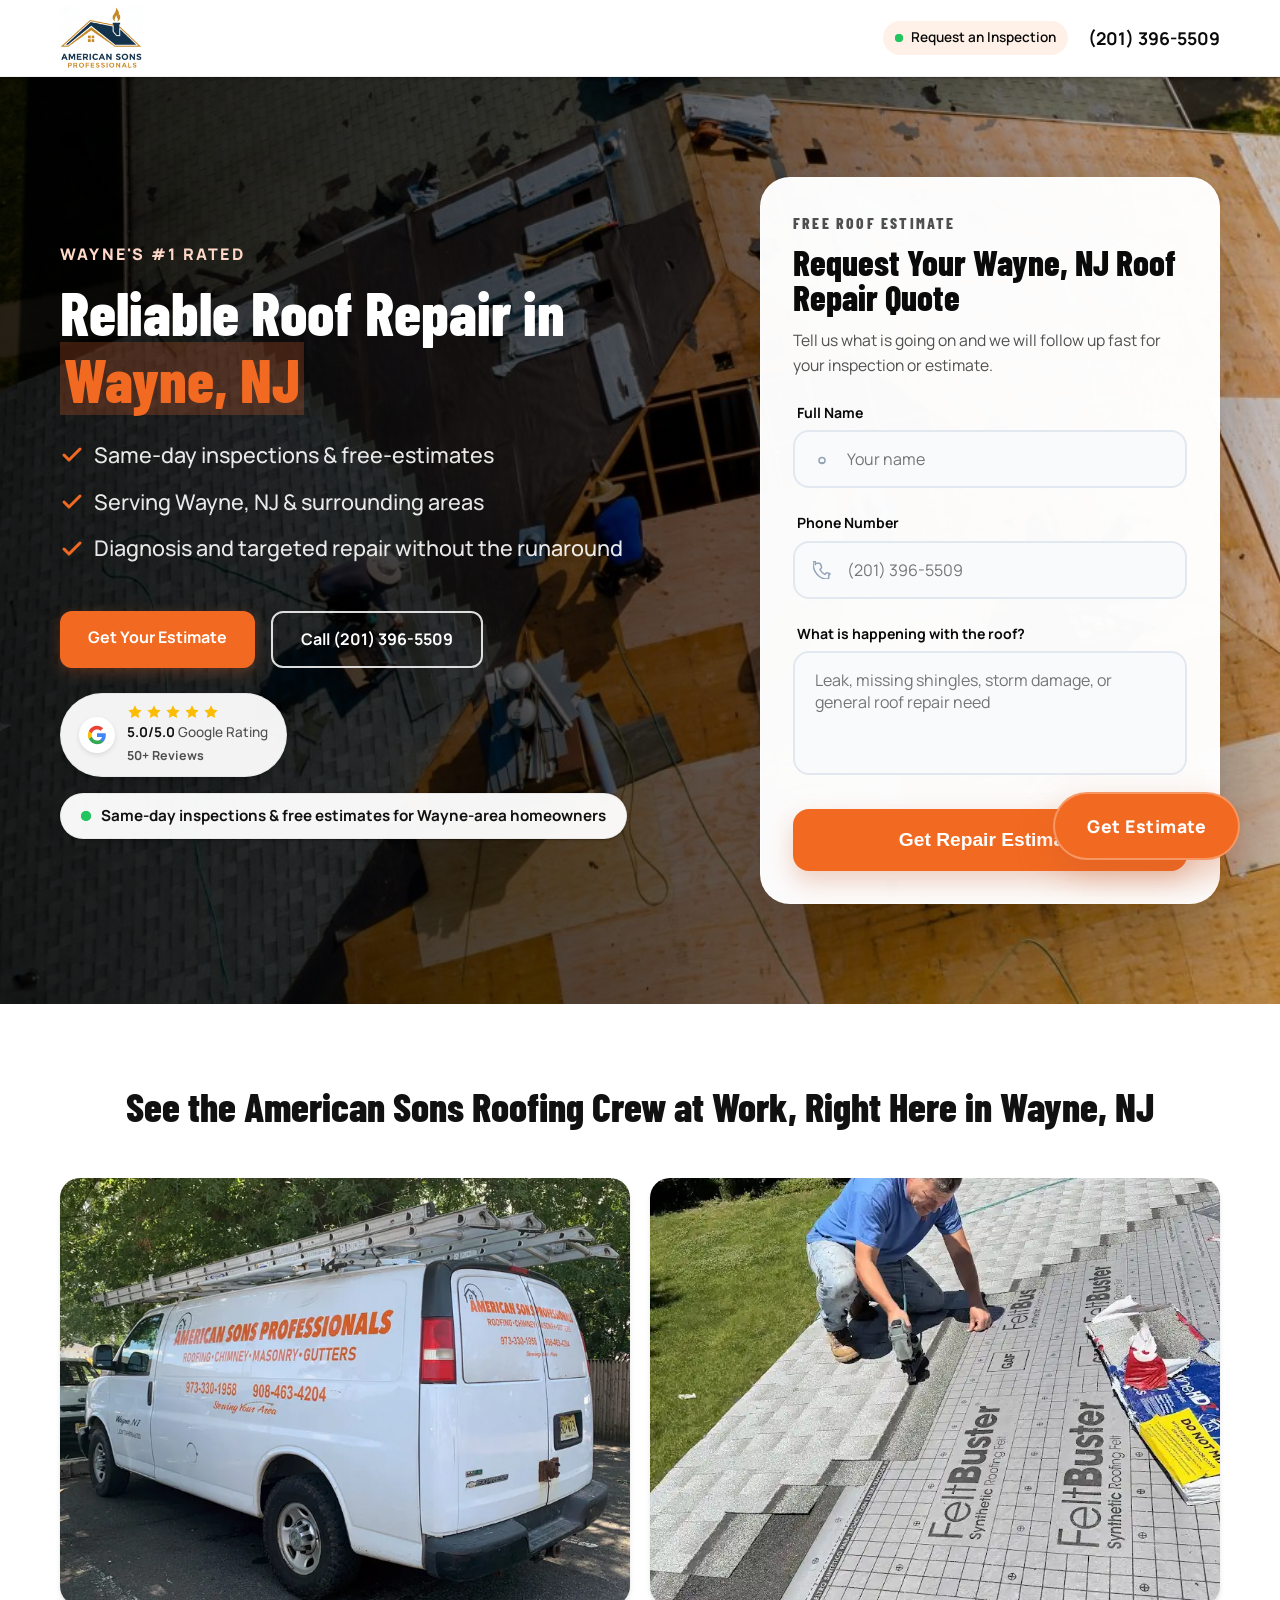
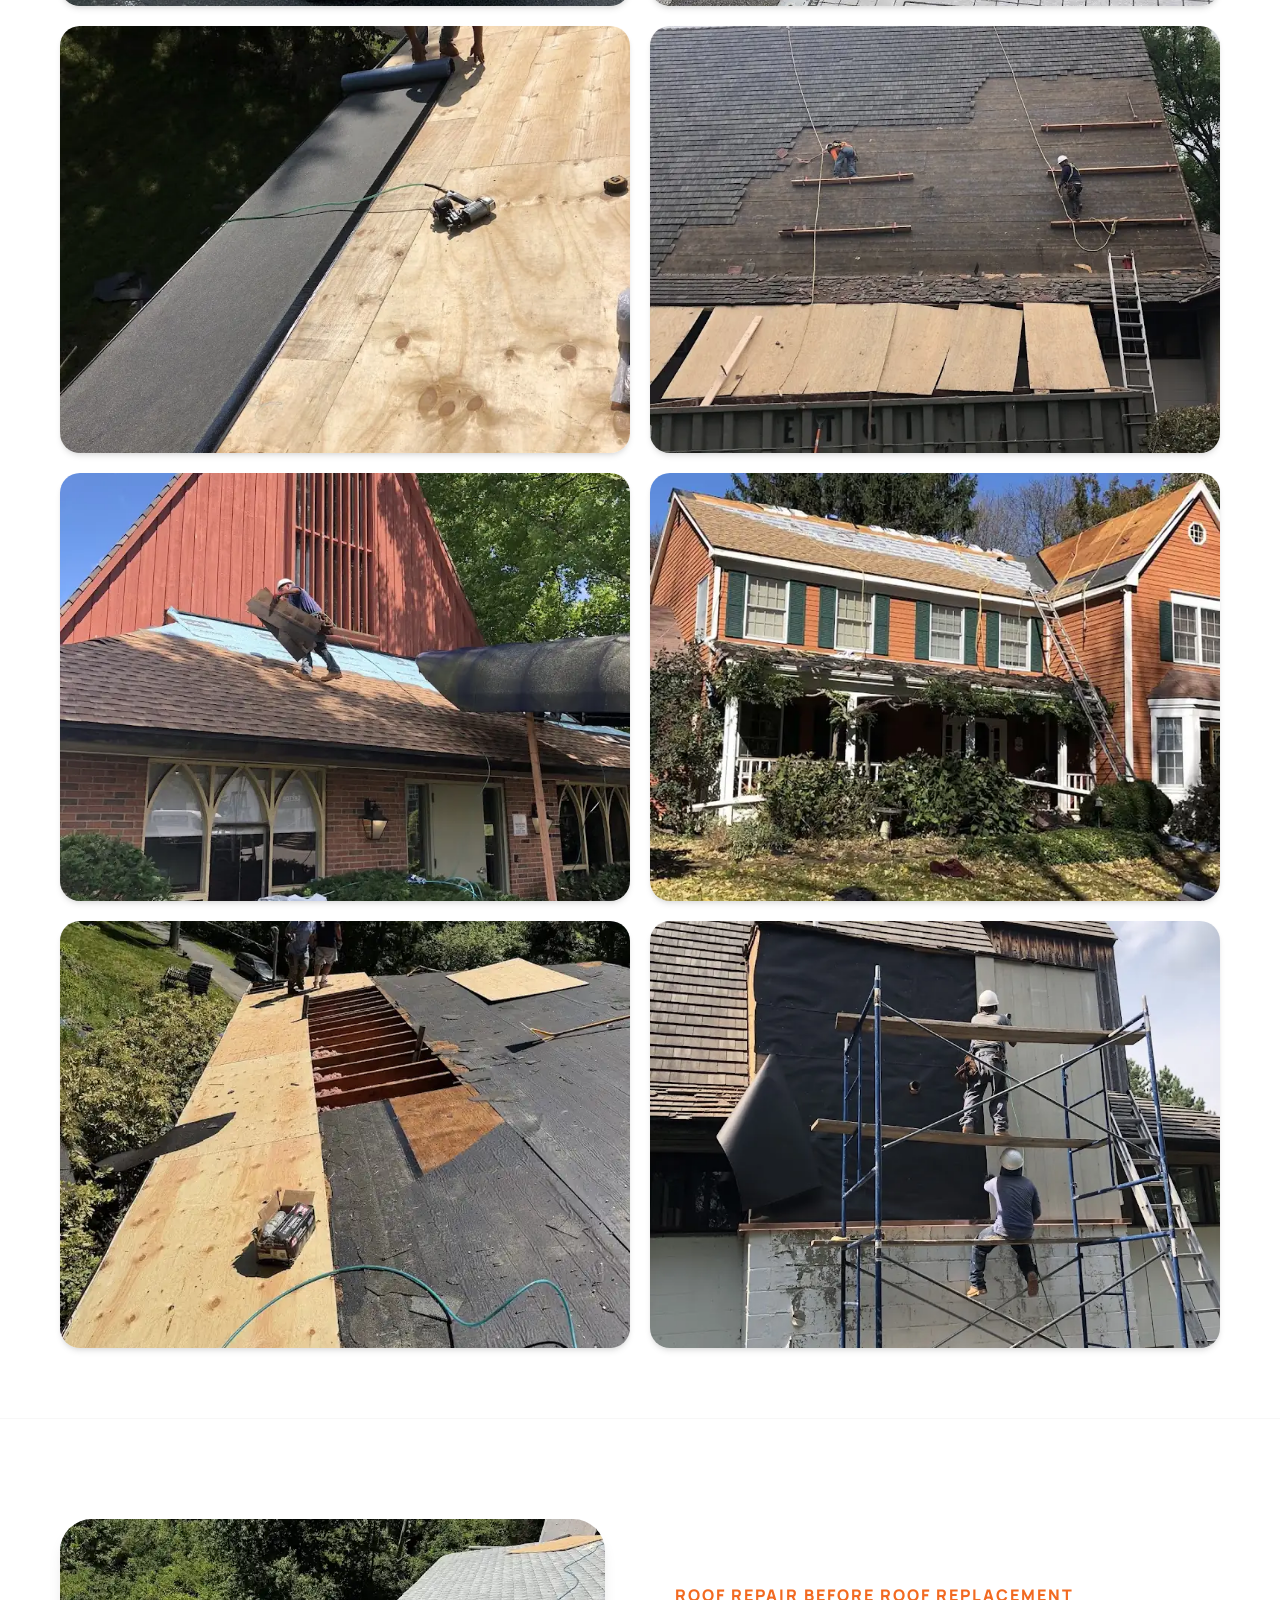
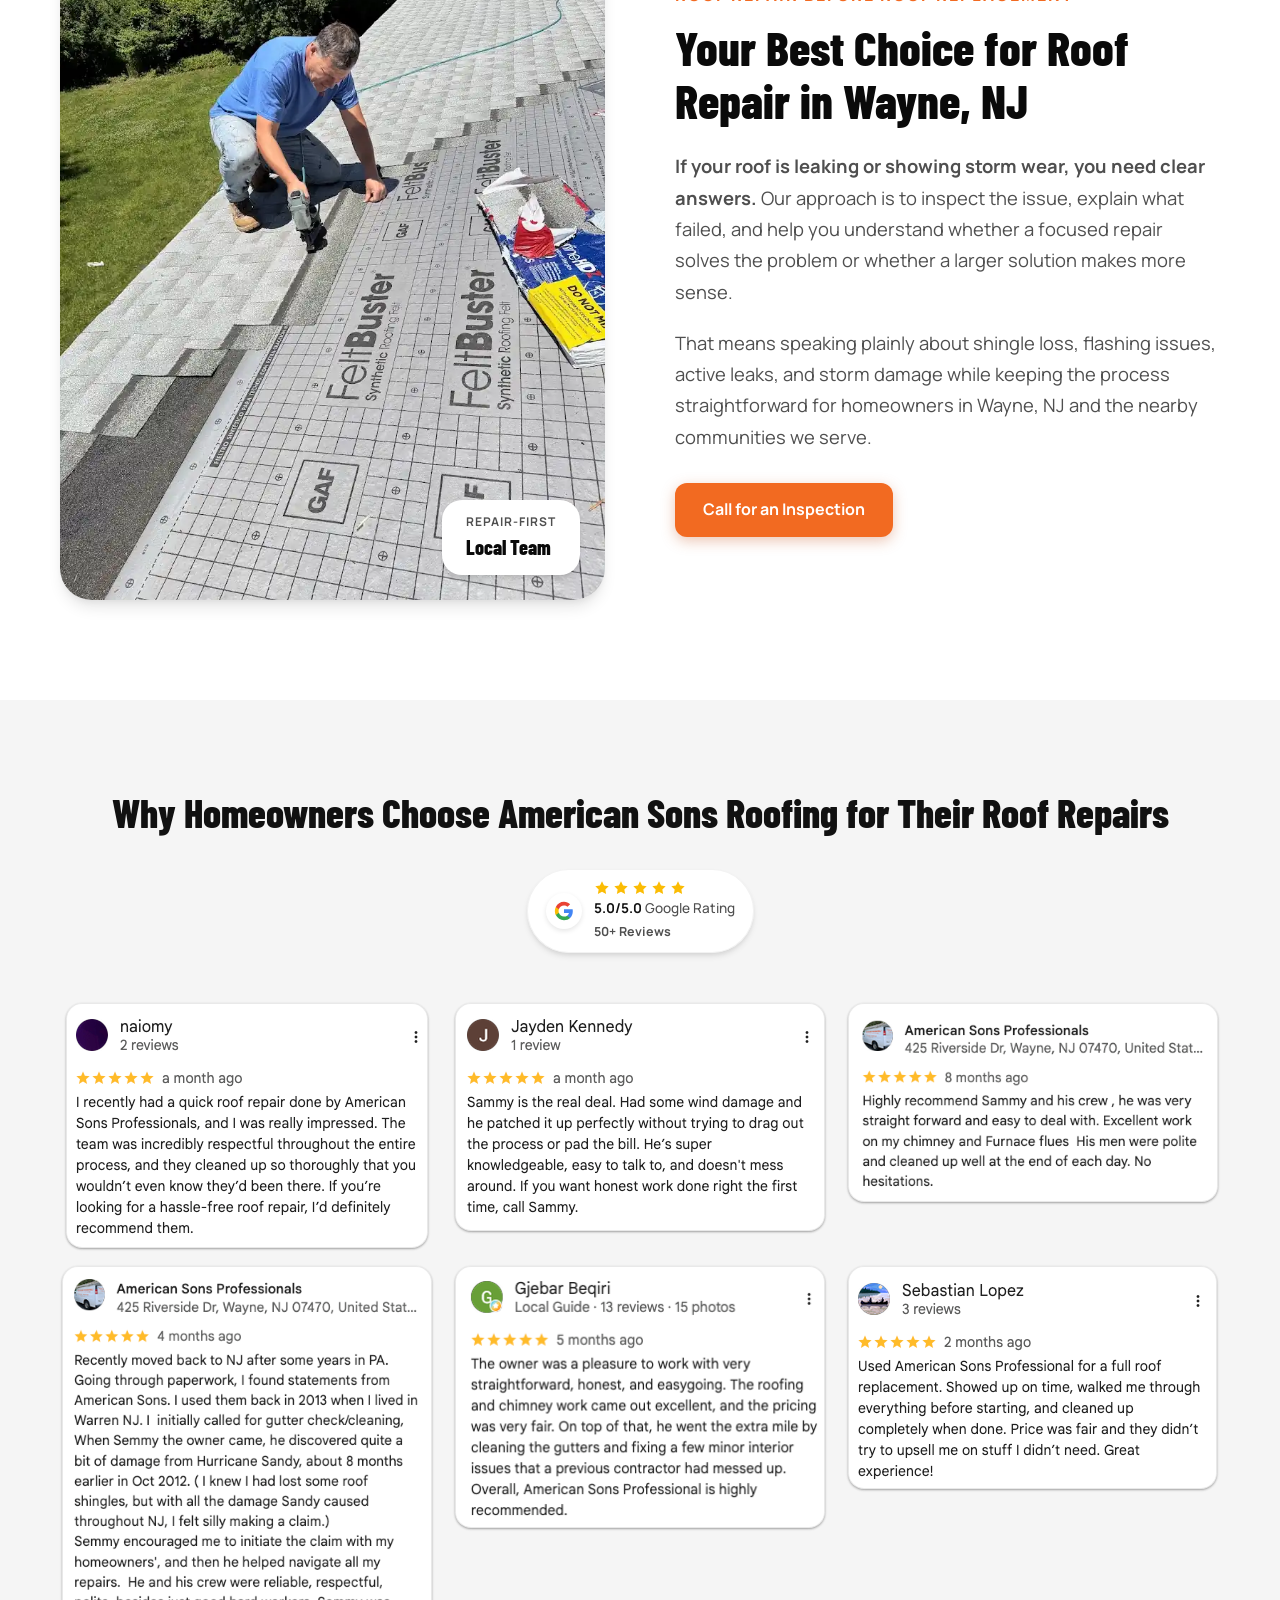
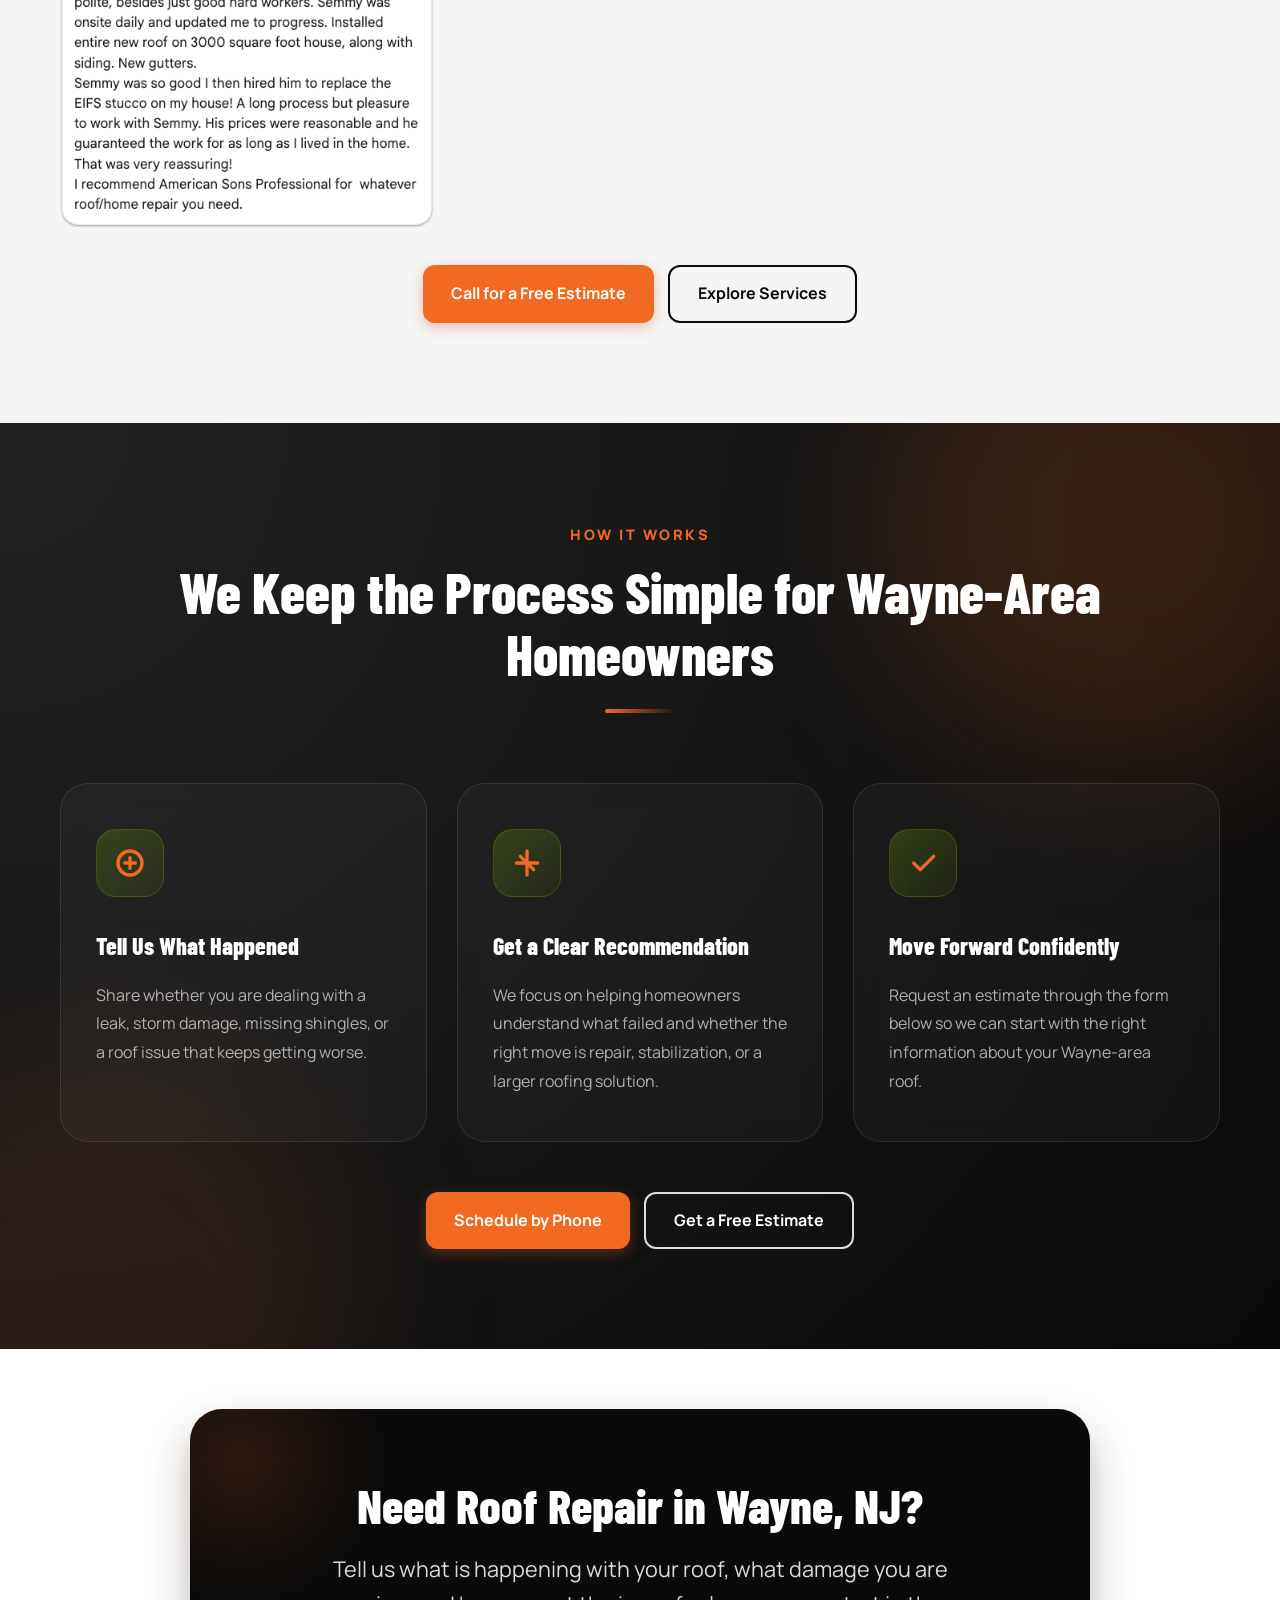
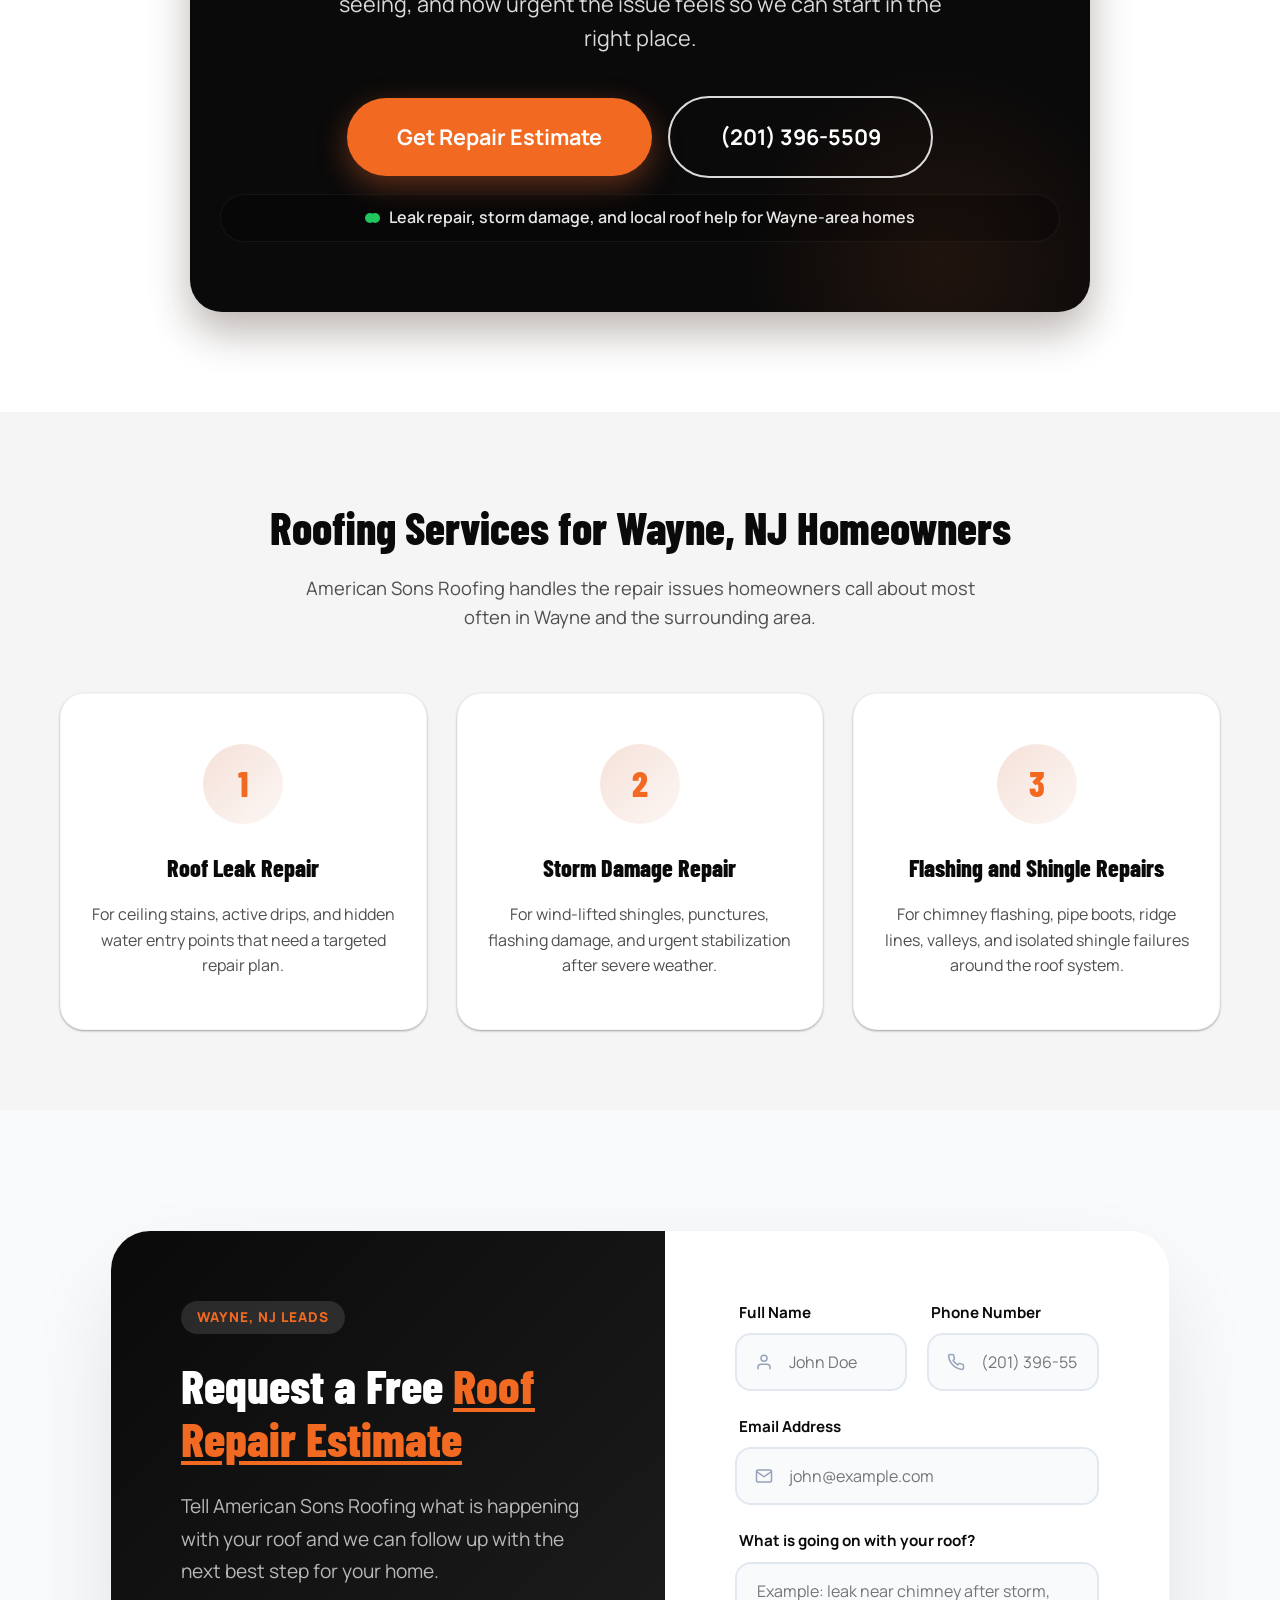
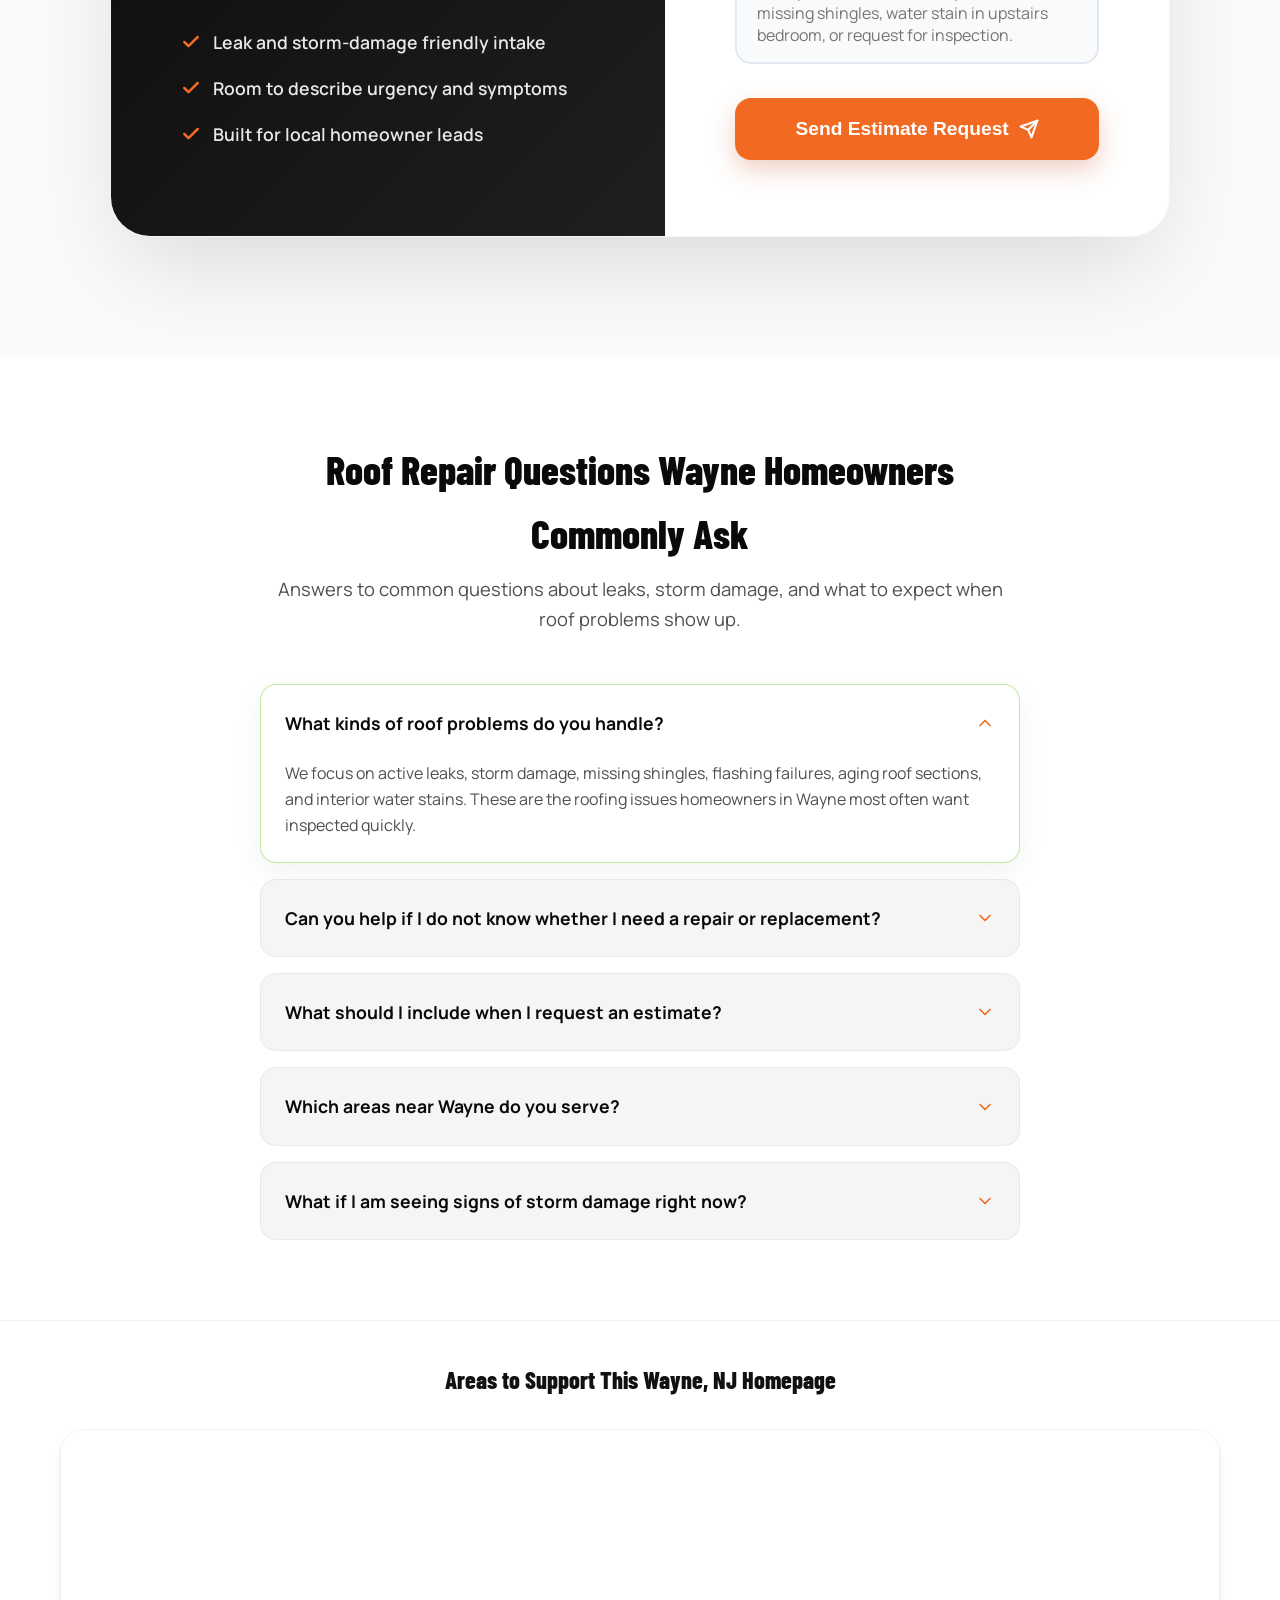
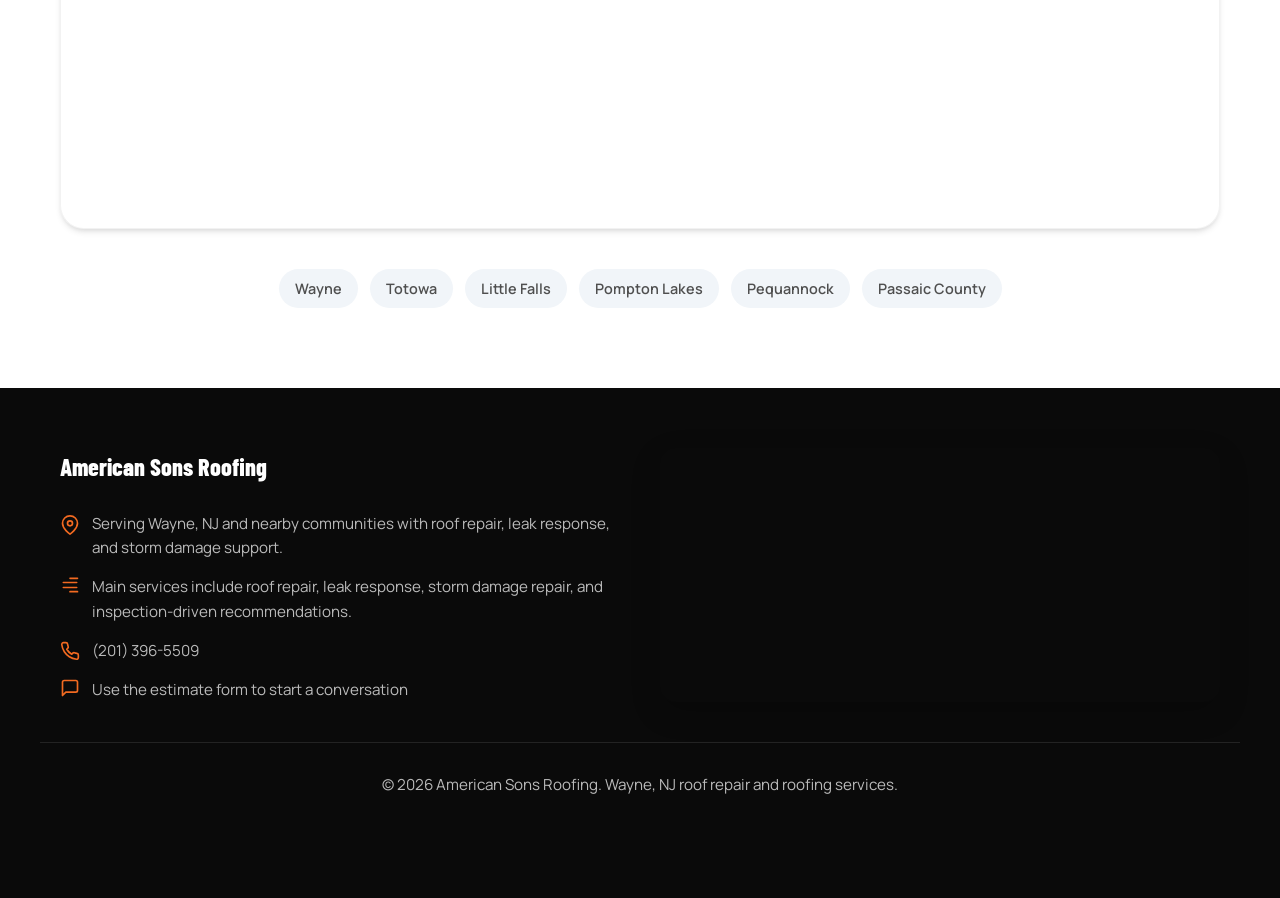
==== index.html @ 3f510e05 "chore: add GTM tracking snippet" ====
<!DOCTYPE html>
<html lang="en">

<head>
    <meta charset="UTF-8">
    <meta name="viewport" content="width=device-width, initial-scale=1.0">
    <!-- Google Tag Manager -->
    <script>(function(w,d,s,l,i){w[l]=w[l]||[];w[l].push({'gtm.start':
    new Date().getTime(),event:'gtm.js'});var f=d.getElementsByTagName(s)[0],
    j=d.createElement(s),dl=l!='dataLayer'?'&l='+l:'';j.async=true;j.src=
    'https://www.googletagmanager.com/gtm.js?id='+i+dl;f.parentNode.insertBefore(j,f);
    })(window,document,'script','dataLayer','GTM-ML44QQBG');</script>
    <!-- End Google Tag Manager -->
    <title>Roof Repair in Wayne, NJ | American Sons Roofing</title>
    <meta name="description"
        content="American Sons Roofing provides roof repair in Wayne, NJ with leak response, storm damage repair, shingle replacement, and honest inspections for homeowners across the area.">
    <link rel="stylesheet" href="style.css">
    <link rel="preconnect" href="https://fonts.googleapis.com">
    <link rel="preconnect" href="https://fonts.gstatic.com" crossorigin>
    <link
        href="https://fonts.googleapis.com/css2?family=Barlow+Condensed:wght@600;700;800&family=Manrope:wght@400;500;600;700;800&display=swap"
        rel="stylesheet">
    <script type="application/ld+json">
    {
      "@context": "https://schema.org",
      "@type": "RoofingContractor",
      "name": "American Sons Roofing",
      "telephone": "+12013965509",
      "areaServed": [
        {
          "@type": "City",
          "name": "Wayne"
        },
        {
          "@type": "City",
          "name": "Totowa"
        },
        {
          "@type": "City",
          "name": "Little Falls"
        },
        {
          "@type": "City",
          "name": "Pompton Lakes"
        },
        {
          "@type": "City",
          "name": "Pequannock"
        }
      ],
      "address": {
        "@type": "PostalAddress",
        "addressLocality": "Wayne",
        "addressRegion": "NJ",
        "addressCountry": "US"
      },
      "serviceType": [
        "Roof repair",
        "Leak repair",
        "Storm damage roof repair",
        "Shingle roof repair",
        "Roof inspections"
      ]
    }
    </script>
</head>

<body>
    <header class="sticky-header">
        <div class="container header-content">
            <div class="logo">
                <img src="americansons-logo.png" alt="American Sons Professionals logo" class="logo-img">
            </div>
            <div class="header-right">
                <div class="status-badge">
                    <span class="pulse-dot"></span>
                    Request an Inspection
                </div>
                <a href="tel:2013965509" class="phone-link">(201) 396-5509</a>
            </div>
        </div>
    </header>

    <main>
        <section class="hero-v2">
            <div class="hero-overlay"></div>
            <img src="roofingnewjersey.jpg" alt="American Sons Roofing crew replacing a roof in New Jersey" class="hero-bg-img">
            <div class="container hero-container">
                <div class="hero-content">
                    <p class="eyebrow">Wayne's #1 Rated</p>
                    <h1>Reliable Roof Repair in <span class="highlight">Wayne, NJ</span></h1>
                    <ul class="hero-subtext" style="list-style: none; padding: 0; text-align: left;">
                        <li style="display: flex; align-items: center; gap: 10px; margin-bottom: 12px; text-align: left;">
                            <svg width="24" height="24" viewBox="0 0 24 24" fill="none" stroke="var(--accent)" stroke-width="3" stroke-linecap="round" stroke-linejoin="round" style="flex-shrink: 0;"><polyline points="20 6 9 17 4 12"></polyline></svg>
                            Same-day inspections &amp; free-estimates
                        </li>
                        <li style="display: flex; align-items: center; gap: 10px; margin-bottom: 12px; text-align: left;">
                            <svg width="24" height="24" viewBox="0 0 24 24" fill="none" stroke="var(--accent)" stroke-width="3" stroke-linecap="round" stroke-linejoin="round" style="flex-shrink: 0;"><polyline points="20 6 9 17 4 12"></polyline></svg>
                            Serving Wayne, NJ &amp; surrounding areas
                        </li>
                        <li style="display: flex; align-items: center; gap: 10px; text-align: left;">
                            <svg width="24" height="24" viewBox="0 0 24 24" fill="none" stroke="var(--accent)" stroke-width="3" stroke-linecap="round" stroke-linejoin="round" style="flex-shrink: 0;"><polyline points="20 6 9 17 4 12"></polyline></svg>
                            Diagnosis and targeted repair without the runaround
                        </li>
                    </ul>

                    <div class="hero-actions-container">
                        <a href="tel:2013965509" class="btn btn-primary btn-cta-main desktop-only">Get Your Estimate</a>
                        <a href="tel:2013965509" class="btn btn-secondary btn-cta-text desktop-only">Call (201) 396-5509</a>
                        <a href="tel:2013965509" class="btn btn-primary btn-cta-main mobile-only">Call (201) 396-5509</a>
                        <a href="sms:2013965509" class="btn btn-secondary btn-cta-text mobile-only">
                            <svg class="phone-icon" viewBox="0 0 24 24" fill="none" stroke="currentColor"
                                stroke-width="2" stroke-linecap="round" stroke-linejoin="round">
                                <path d="M21 15a2 2 0 0 1-2 2H7l-4 4V5a2 2 0 0 1 2-2h14a2 2 0 0 1 2 2z"></path>
                            </svg>
                            Text Us
                        </a>
                    </div>

                    <div style="margin-top: 8px;">
                        <a href="https://share.google/MnQl6Sqzfr0b3BNDC" target="_blank" rel="noopener noreferrer" style="display: inline-flex; align-items: center; gap: 12px; background: rgba(255, 255, 255, 0.95); padding: 10px 18px; border-radius: 50px; box-shadow: var(--shadow-md); border: 1px solid rgba(0,0,0,0.05); text-decoration: none; transition: transform 0.2s ease;">
                            <div style="width: 36px; height: 36px; background: #fff; border-radius: 50%; box-shadow: 0 2px 5px rgba(0,0,0,0.1); display: flex; align-items: center; justify-content: center; flex-shrink: 0;">
                                <svg width="20" height="20" viewBox="0 0 24 24">
                                  <path fill="#4285F4" d="M22.56 12.25c0-.78-.07-1.53-.2-2.25H12v4.26h5.92c-.26 1.37-1.04 2.53-2.21 3.31v2.77h3.57c2.08-1.92 3.28-4.74 3.28-8.09z"/>
                                  <path fill="#34A853" d="M12 23c2.97 0 5.46-.98 7.28-2.66l-3.57-2.77c-.98.66-2.23 1.06-3.71 1.06-2.86 0-5.29-1.93-6.16-4.53H2.18v2.84C3.99 20.53 7.7 23 12 23z"/>
                                  <path fill="#FBBC05" d="M5.84 14.09c-.22-.66-.35-1.36-.35-2.09s.13-1.43.35-2.09V7.07H2.18C1.43 8.55 1 10.22 1 12s.43 3.45 1.18 4.93l2.85-2.22.81-.62z"/>
                                  <path fill="#EA4335" d="M12 5.38c1.62 0 3.06.56 4.21 1.64l3.15-3.15C17.45 2.09 14.97 1 12 1 7.7 1 3.99 3.47 2.18 7.07l3.66 2.84c.87-2.6 3.3-4.53 6.16-4.53z"/>
                                </svg>
                            </div>
                            <div style="display: flex; flex-direction: column; align-items: flex-start; text-align: left;">
                                <div style="display: flex; gap: 3px; color: #FBBC04;">
                                    <svg width="16" height="16" viewBox="0 0 24 24" fill="currentColor"><path d="M12 2L15.09 8.26L22 9.27L17 14.14L18.18 21.02L12 17.77L5.82 21.02L7 14.14L2 9.27L8.91 8.26L12 2Z"/></svg>
                                    <svg width="16" height="16" viewBox="0 0 24 24" fill="currentColor"><path d="M12 2L15.09 8.26L22 9.27L17 14.14L18.18 21.02L12 17.77L5.82 21.02L7 14.14L2 9.27L8.91 8.26L12 2Z"/></svg>
                                    <svg width="16" height="16" viewBox="0 0 24 24" fill="currentColor"><path d="M12 2L15.09 8.26L22 9.27L17 14.14L18.18 21.02L12 17.77L5.82 21.02L7 14.14L2 9.27L8.91 8.26L12 2Z"/></svg>
                                    <svg width="16" height="16" viewBox="0 0 24 24" fill="currentColor"><path d="M12 2L15.09 8.26L22 9.27L17 14.14L18.18 21.02L12 17.77L5.82 21.02L7 14.14L2 9.27L8.91 8.26L12 2Z"/></svg>
                                    <svg width="16" height="16" viewBox="0 0 24 24" fill="currentColor"><path d="M12 2L15.09 8.26L22 9.27L17 14.14L18.18 21.02L12 17.77L5.82 21.02L7 14.14L2 9.27L8.91 8.26L12 2Z"/></svg>
                                </div>
                                <span style="font-size: 0.85rem; font-weight: 700; color: var(--text-main); margin-top: 2px;">5.0/5.0 <span style="font-weight: 500; color: var(--text-light);">Google Rating</span></span>
                                <span style="font-size: 0.78rem; font-weight: 700; color: var(--text-light); margin-top: 2px;">50+ Reviews</span>
                            </div>
                        </a>
                    </div>

                    <div class="desktop-only" style="margin-top: 16px;">
                        <div style="display: inline-flex; align-items: center; gap: 10px; background: rgba(255, 255, 255, 0.96); padding: 10px 20px; border-radius: 50px; box-shadow: var(--shadow-sm); border: 1px solid rgba(0,0,0,0.05);">
                            <span class="pulse-dot" style="width: 10px; height: 10px;"></span>
                            <span style="font-size: 0.95rem; font-weight: 700; color: var(--text-main);">Same-day inspections &amp; free estimates for Wayne-area homeowners</span>
                        </div>
                    </div>
                </div>
                <div class="hero-form-card desktop-only">
                    <div class="hero-form-shell">
                        <div class="hero-form-top">
                            <p class="hero-form-eyebrow">Free Roof Estimate</p>
                            <h2>Request Your Wayne, NJ Roof Repair Quote</h2>
                            <p>Tell us what is going on and we will follow up fast for your inspection or estimate.</p>
                        </div>
                        <form data-lead-form data-netlify="true" name="roof-repair-wayne-quote" class="premium-form hero-form">
                            <input type="hidden" name="form-name" value="roof-repair-wayne-quote">
                            <div class="input-field">
                                <label for="hero-name">Full Name</label>
                                <div class="input-wrapper">
                                    <input type="text" id="hero-name" name="name" placeholder="Your name" required>
                                    <svg class="input-icon" width="18" height="18" fill="none" stroke="currentColor" viewBox="0 0 24 24">
                                        <path stroke-linecap="round" stroke-linejoin="round" stroke-width="2" d="M16 14a4 4 0 1 0-8 0m8 0a4 4 0 1 1-8 0m8 0v1a2 2 0 0 1-2 2H10a2 2 0 0 1-2-2v-1"></path>
                                    </svg>
                                </div>
                            </div>
                            <div class="input-field">
                                <label for="hero-phone">Phone Number</label>
                                <div class="input-wrapper">
                                    <input type="tel" id="hero-phone" name="phone" placeholder="(201) 396-5509" required>
                                    <svg class="input-icon" width="18" height="18" fill="none" stroke="currentColor" viewBox="0 0 24 24">
                                        <path stroke-linecap="round" stroke-linejoin="round" stroke-width="2" d="M3 5a2 2 0 0 1 2-2h3.28a2 2 0 0 1 1.9 1.37l1.1 3.31a2 2 0 0 1-.45 2.05l-1.6 1.6a16 16 0 0 0 6.51 6.51l1.6-1.6a2 2 0 0 1 2.05-.45l3.31 1.1A2 2 0 0 1 21 18.72V22a2 2 0 0 1-2 2h-1C9.16 24 0 14.84 0 3V2a2 2 0 0 1 2-2h1z"></path>
                                    </svg>
                                </div>
                            </div>
                            <div class="input-field">
                                <label for="hero-needs">What is happening with the roof?</label>
                                <textarea id="hero-needs" name="needs" rows="4" placeholder="Leak, missing shingles, storm damage, or general roof repair need" required></textarea>
                            </div>
                            <button type="submit" class="btn btn-primary submit-btn-v2 hero-submit-btn">Get Repair Estimate</button>
                        </form>
                    </div>
                </div>
            </div>
        </section>

        <section class="team-gallery" style="background: var(--white); padding: 70px 0;">
            <div class="container">
                <div class="section-header" style="margin-bottom: 40px;">
                    <h2>See the American Sons Roofing Crew at Work, Right Here in Wayne, NJ</h2>
                </div>
                <div class="team-grid">
                    <div class="team-item">
                        <img src="americansons-gallery-1.webp" alt="American Sons Roofing work van in Wayne NJ" style="position: absolute; top: 0; left: 0; width: 100%; height: 100%; object-fit: cover;">
                    </div>
                    <div class="team-item">
                        <img src="americansons-gallery-2.webp" alt="American Sons Roofing crew installing shingles" style="position: absolute; top: 0; left: 0; width: 100%; height: 100%; object-fit: cover;">
                    </div>
                    <div class="team-item">
                        <img src="americansons-gallery-3.webp" alt="American Sons Roofing crew preparing roof underlayment" style="position: absolute; top: 0; left: 0; width: 100%; height: 100%; object-fit: cover;">
                    </div>
                    <div class="team-item">
                        <img src="americansons-gallery-4.webp" alt="American Sons Roofing residential roof project in progress" style="position: absolute; top: 0; left: 0; width: 100%; height: 100%; object-fit: cover;">
                    </div>
                    <div class="team-item">
                        <img src="americansons-gallery-5.webp" alt="American Sons Roofing crew working on a steep roof" style="position: absolute; top: 0; left: 0; width: 100%; height: 100%; object-fit: cover;">
                    </div>
                    <div class="team-item">
                        <img src="americansons-gallery-6.webp" alt="American Sons Roofing roof replacement project on an orange home" style="position: absolute; top: 0; left: 0; width: 100%; height: 100%; object-fit: cover;">
                    </div>
                    <div class="team-item">
                        <img src="americansons-gallery-7.webp" alt="American Sons Roofing crew replacing roof decking" style="position: absolute; top: 0; left: 0; width: 100%; height: 100%; object-fit: cover;">
                    </div>
                    <div class="team-item">
                        <img src="americansons-gallery-8.webp" alt="American Sons Roofing crew working on exterior siding and roof repairs" style="position: absolute; top: 0; left: 0; width: 100%; height: 100%; object-fit: cover;">
                    </div>
                </div>
            </div>
        </section>

        <section class="owner-intro">
            <div class="container split-50">
                <div class="owner-image-box">
                    <img src="americansons-gallery-2.webp" alt="American Sons Roofing crew member installing shingles" class="owner-img">
                    <div class="owner-badge">
                        <span class="badge-title">Repair-First</span>
                        <span class="badge-name">Local Team</span>
                    </div>
                </div>
                <div class="owner-text-box">
                    <p class="owner-subtitle">Roof Repair Before Roof Replacement</p>
                    <h2 class="owner-title">Your Best Choice for Roof Repair in Wayne, NJ</h2>
                    <div class="owner-blurb">
                        <p><strong>If your roof is leaking or showing storm wear, you need clear answers.</strong> Our approach is to inspect the issue, explain what failed, and help you understand whether a focused repair solves the problem or whether a larger solution makes more sense.</p>
                        <p>That means speaking plainly about shingle loss, flashing issues, active leaks, and storm damage while keeping the process straightforward for homeowners in Wayne, NJ and the nearby communities we serve.</p>
                    </div>
                    <div class="owner-cta">
                        <a href="tel:2013965509" class="btn btn-primary">Call for an Inspection</a>
                    </div>
                </div>
            </div>
        </section>

        <section id="reviews" class="reviews">
            <div class="container">
                <div class="section-header" style="display: flex; flex-direction: column; align-items: center;">
                    <h2>Why Homeowners Choose American Sons Roofing for Their Roof Repairs</h2>
                    <a href="https://share.google/MnQl6Sqzfr0b3BNDC" target="_blank" rel="noopener noreferrer" style="display: inline-flex; align-items: center; gap: 12px; background: rgba(255, 255, 255, 0.95); padding: 10px 18px; border-radius: 50px; box-shadow: var(--shadow-md); border: 1px solid rgba(0,0,0,0.05); margin-top: 15px; text-decoration: none;">
                        <div style="width: 36px; height: 36px; background: #fff; border-radius: 50%; box-shadow: 0 2px 5px rgba(0,0,0,0.1); display: flex; align-items: center; justify-content: center; flex-shrink: 0;">
                            <svg width="20" height="20" viewBox="0 0 24 24">
                              <path fill="#4285F4" d="M22.56 12.25c0-.78-.07-1.53-.2-2.25H12v4.26h5.92c-.26 1.37-1.04 2.53-2.21 3.31v2.77h3.57c2.08-1.92 3.28-4.74 3.28-8.09z"/>
                              <path fill="#34A853" d="M12 23c2.97 0 5.46-.98 7.28-2.66l-3.57-2.77c-.98.66-2.23 1.06-3.71 1.06-2.86 0-5.29-1.93-6.16-4.53H2.18v2.84C3.99 20.53 7.7 23 12 23z"/>
                              <path fill="#FBBC05" d="M5.84 14.09c-.22-.66-.35-1.36-.35-2.09s.13-1.43.35-2.09V7.07H2.18C1.43 8.55 1 10.22 1 12s.43 3.45 1.18 4.93l2.85-2.22.81-.62z"/>
                              <path fill="#EA4335" d="M12 5.38c1.62 0 3.06.56 4.21 1.64l3.15-3.15C17.45 2.09 14.97 1 12 1 7.7 1 3.99 3.47 2.18 7.07l3.66 2.84c.87-2.6 3.3-4.53 6.16-4.53z"/>
                            </svg>
                        </div>
                        <div style="display: flex; flex-direction: column; align-items: flex-start; text-align: left;">
                            <div style="display: flex; gap: 3px; color: #FBBC04;">
                                <svg width="16" height="16" viewBox="0 0 24 24" fill="currentColor"><path d="M12 2L15.09 8.26L22 9.27L17 14.14L18.18 21.02L12 17.77L5.82 21.02L7 14.14L2 9.27L8.91 8.26L12 2Z"/></svg>
                                <svg width="16" height="16" viewBox="0 0 24 24" fill="currentColor"><path d="M12 2L15.09 8.26L22 9.27L17 14.14L18.18 21.02L12 17.77L5.82 21.02L7 14.14L2 9.27L8.91 8.26L12 2Z"/></svg>
                                <svg width="16" height="16" viewBox="0 0 24 24" fill="currentColor"><path d="M12 2L15.09 8.26L22 9.27L17 14.14L18.18 21.02L12 17.77L5.82 21.02L7 14.14L2 9.27L8.91 8.26L12 2Z"/></svg>
                                <svg width="16" height="16" viewBox="0 0 24 24" fill="currentColor"><path d="M12 2L15.09 8.26L22 9.27L17 14.14L18.18 21.02L12 17.77L5.82 21.02L7 14.14L2 9.27L8.91 8.26L12 2Z"/></svg>
                                <svg width="16" height="16" viewBox="0 0 24 24" fill="currentColor"><path d="M12 2L15.09 8.26L22 9.27L17 14.14L18.18 21.02L12 17.77L5.82 21.02L7 14.14L2 9.27L8.91 8.26L12 2Z"/></svg>
                            </div>
                            <span style="font-size: 0.85rem; font-weight: 700; color: var(--text-main); margin-top: 2px;">5.0/5.0 <span style="font-weight: 500; color: var(--text-light);">Google Rating</span></span>
                            <span style="font-size: 0.78rem; font-weight: 700; color: var(--text-light); margin-top: 2px;">50+ Reviews</span>
                        </div>
                    </a>
                </div>

                <div class="reviews-grid-v2">
                    <a href="https://share.google/MnQl6Sqzfr0b3BNDC" target="_blank" rel="noopener noreferrer">
                        <img src="review-americansons-1.png" alt="American Sons Roofing Google Review from Naiomy" class="review-img-v2">
                    </a>
                    <a href="https://share.google/MnQl6Sqzfr0b3BNDC" target="_blank" rel="noopener noreferrer">
                        <img src="review-americansons-2.png" alt="American Sons Roofing Google Review from Jayden Kennedy" class="review-img-v2">
                    </a>
                    <a href="https://share.google/MnQl6Sqzfr0b3BNDC" target="_blank" rel="noopener noreferrer">
                        <img src="review-americansons-3.png" alt="American Sons Roofing Google Review from Dardan Beqiri" class="review-img-v2">
                    </a>
                    <a href="https://share.google/MnQl6Sqzfr0b3BNDC" target="_blank" rel="noopener noreferrer">
                        <img src="review-americansons-4.png" alt="American Sons Roofing Google Review from Ilir Shakiri" class="review-img-v2">
                    </a>
                    <a href="https://share.google/MnQl6Sqzfr0b3BNDC" target="_blank" rel="noopener noreferrer">
                        <img src="review-americansons-5.png" alt="American Sons Roofing Google Review from Gjebar Beqiri" class="review-img-v2">
                    </a>
                    <a href="https://share.google/MnQl6Sqzfr0b3BNDC" target="_blank" rel="noopener noreferrer">
                        <img src="review-americansons-6.png" alt="American Sons Roofing Google Review from Sebastian Lopez" class="review-img-v2">
                    </a>
                </div>

                <div style="display: flex; flex-wrap: wrap; justify-content: center; gap: 14px; margin-top: 40px; margin-bottom: 20px;">
                    <a href="tel:2013965509" class="btn btn-primary" id="reviews-call-btn">Call for a Free Estimate</a>
                    <a href="#services" class="btn btn-secondary desktop-only" id="reviews-text-btn" style="border-color: var(--primary); color: var(--primary);">Explore Services</a>
                </div>
            </div>
        </section>

        <section class="why-pick-v3">
            <div class="blob-1"></div>
            <div class="blob-2"></div>

            <div class="container" style="position: relative; z-index: 2;">
                <div class="section-header-v3">
                    <p class="subtitle-v3">How It Works</p>
                    <h2 class="title-v3">We Keep the Process Simple for Wayne-Area Homeowners</h2>
                    <div class="divider-v3"></div>
                </div>

                <div class="feature-grid-v3">
                    <div class="feature-card-v3 reveal">
                        <div class="icon-box-v3">
                            <svg width="32" height="32" viewBox="0 0 24 24" fill="none" stroke="var(--accent)" stroke-width="2.5" stroke-linecap="round" stroke-linejoin="round">
                                <path d="M8 12h8"></path><path d="M12 8v8"></path><circle cx="12" cy="12" r="9"></circle>
                            </svg>
                        </div>
                        <h3 class="card-title-v3">Tell Us What Happened</h3>
                        <p class="card-text-v3">Share whether you are dealing with a leak, storm damage, missing shingles, or a roof issue that keeps getting worse.</p>
                        <div class="card-glow-v3"></div>
                    </div>

                    <div class="feature-card-v3 reveal" style="transition-delay: 0.1s;">
                        <div class="icon-box-v3">
                            <svg width="32" height="32" viewBox="0 0 24 24" fill="none" stroke="var(--accent)" stroke-width="2.5" stroke-linecap="round" stroke-linejoin="round">
                                <path d="M12 3v18"></path><path d="M4 12h16"></path><path d="M7 7l10 10"></path>
                            </svg>
                        </div>
                        <h3 class="card-title-v3">Get a Clear Recommendation</h3>
                        <p class="card-text-v3">We focus on helping homeowners understand what failed and whether the right move is repair, stabilization, or a larger roofing solution.</p>
                        <div class="card-glow-v3"></div>
                    </div>

                    <div class="feature-card-v3 reveal" style="transition-delay: 0.2s;">
                        <div class="icon-box-v3">
                            <svg width="32" height="32" viewBox="0 0 24 24" fill="none" stroke="var(--accent)" stroke-width="2.5" stroke-linecap="round" stroke-linejoin="round">
                                <path d="M5 12l5 5L20 7"></path>
                            </svg>
                        </div>
                        <h3 class="card-title-v3">Move Forward Confidently</h3>
                        <p class="card-text-v3">Request an estimate through the form below so we can start with the right information about your Wayne-area roof.</p>
                        <div class="card-glow-v3"></div>
                    </div>
                </div>

                <div style="display: flex; flex-wrap: wrap; justify-content: center; gap: 14px; margin-top: 50px;">
                    <a href="tel:2013965509" class="btn btn-primary" id="why-pick-call-btn">Schedule by Phone</a>
                    <a href="#quote-form" class="btn btn-secondary" id="why-pick-text-btn">Get a Free Estimate</a>
                </div>
            </div>
        </section>

        <section class="final-cta" style="padding: 60px 20px 100px;">
            <div class="container" style="background: var(--primary); border-radius: 32px; padding: 70px 30px; text-align: center; box-shadow: 0 20px 40px rgba(43, 28, 20, 0.32); position: relative; overflow: hidden; max-width: 900px; margin: 0 auto;">
                <div style="position: absolute; top: -100px; left: -100px; width: 300px; height: 300px; background: radial-gradient(circle, rgba(201, 91, 43, 0.18) 0%, transparent 70%); border-radius: 50%; pointer-events: none;"></div>
                <div style="position: absolute; bottom: -150px; right: -50px; width: 400px; height: 400px; background: radial-gradient(circle, rgba(201, 91, 43, 0.12) 0%, transparent 70%); border-radius: 50%; pointer-events: none;"></div>

                <h2 style="color: var(--white); position: relative; z-index: 2; line-height: 1.1;">Need Roof Repair in Wayne, NJ?</h2>
                <p style="color: rgba(255, 255, 255, 0.85); position: relative; z-index: 2; max-width: 650px; margin: 0 auto 40px auto; font-size: 1.35rem;">Tell us what is happening with your roof, what damage you are seeing, and how urgent the issue feels so we can start in the right place.</p>

                <div style="position: relative; z-index: 2; display: flex; flex-wrap: wrap; align-items: center; justify-content: center; gap: 16px;">
                    <a href="#quote-form" class="btn btn-primary btn-large desktop-only" id="final-call-btn" style="padding: 22px 50px; border-radius: 50px; display: inline-flex; align-items: center; gap: 16px; box-shadow: 0 10px 30px rgba(201, 91, 43, 0.45); font-size: 1.35rem;">
                        Get Repair Estimate
                    </a>
                    <a href="tel:2013965509" class="btn btn-secondary desktop-only" id="final-text-btn" style="padding: 22px 50px; border-radius: 50px; display: inline-flex; align-items: center; gap: 16px; font-size: 1.35rem;">
                        (201) 396-5509
                    </a>
                    <a href="tel:2013965509" class="btn btn-primary btn-large mobile-only" id="final-call-btn-mobile" style="padding: 22px 50px; border-radius: 50px; display: inline-flex; align-items: center; gap: 16px; box-shadow: 0 10px 30px rgba(201, 91, 43, 0.45); font-size: 1.35rem;">
                        Call (201) 396-5509
                    </a>
                    <a href="#services" class="btn btn-secondary mobile-only" id="final-text-btn-mobile" style="padding: 22px 50px; border-radius: 50px; display: inline-flex; align-items: center; gap: 16px; font-size: 1.35rem;">
                        Review Services
                    </a>

                    <div style="width: 100%; display: flex; align-items: center; gap: 10px; justify-content: center; background: rgba(0, 0, 0, 0.22); padding: 10px 20px; border-radius: 50px; border: 1px solid rgba(255,255,255,0.05);">
                        <span class="pulse-dot" style="width: 10px; height: 10px; margin-right: 4px;"></span>
                        <span style="font-size: 1rem; font-weight: 600; color: rgba(255, 255, 255, 0.9);">Leak repair, storm damage, and local roof help for Wayne-area homes</span>
                    </div>
                </div>
            </div>
        </section>

        <section id="services" class="process" style="padding: 80px 0; background: var(--bg-light);">
            <div class="container">
                <div class="section-header" style="text-align: center; margin-bottom: 60px;">
                    <h2 style="font-size: 2.8rem; color: var(--primary);">Roofing Services for Wayne, NJ Homeowners</h2>
                    <p style="color: var(--text-light); font-size: 1.15rem; max-width: 680px; margin: 10px auto 0;">American Sons Roofing handles the repair issues homeowners call about most often in Wayne and the surrounding area.</p>
                </div>

                <div style="display: grid; grid-template-columns: repeat(auto-fit, minmax(300px, 1fr)); gap: 30px; position: relative;">
                    <div style="background: var(--white); padding: 50px 30px; border-radius: 24px; text-align: center; box-shadow: var(--shadow-sm); border: 1px solid rgba(0,0,0,0.04); transition: transform 0.3s ease;">
                        <div style="width: 80px; height: 80px; background: linear-gradient(135deg, rgba(201, 91, 43, 0.18), rgba(201, 91, 43, 0.05)); color: var(--accent); border-radius: 50%; display: flex; align-items: center; justify-content: center; font-size: 2.2rem; margin: 0 auto 25px; font-weight: 800; font-family: 'Barlow Condensed', sans-serif;">1</div>
                        <h3 style="font-size: 1.5rem; margin-bottom: 15px; color: var(--primary);">Roof Leak Repair</h3>
                        <p style="color: var(--text-light); line-height: 1.6;">For ceiling stains, active drips, and hidden water entry points that need a targeted repair plan.</p>
                    </div>

                    <div style="background: var(--white); padding: 50px 30px; border-radius: 24px; text-align: center; box-shadow: var(--shadow-sm); border: 1px solid rgba(0,0,0,0.04); transition: transform 0.3s ease;">
                        <div style="width: 80px; height: 80px; background: linear-gradient(135deg, rgba(201, 91, 43, 0.18), rgba(201, 91, 43, 0.05)); color: var(--accent); border-radius: 50%; display: flex; align-items: center; justify-content: center; font-size: 2.2rem; margin: 0 auto 25px; font-weight: 800; font-family: 'Barlow Condensed', sans-serif;">2</div>
                        <h3 style="font-size: 1.5rem; margin-bottom: 15px; color: var(--primary);">Storm Damage Repair</h3>
                        <p style="color: var(--text-light); line-height: 1.6;">For wind-lifted shingles, punctures, flashing damage, and urgent stabilization after severe weather.</p>
                    </div>

                    <div style="background: var(--white); padding: 50px 30px; border-radius: 24px; text-align: center; box-shadow: var(--shadow-sm); border: 1px solid rgba(0,0,0,0.04); transition: transform 0.3s ease;">
                        <div style="width: 80px; height: 80px; background: linear-gradient(135deg, rgba(201, 91, 43, 0.18), rgba(201, 91, 43, 0.05)); color: var(--accent); border-radius: 50%; display: flex; align-items: center; justify-content: center; font-size: 2.2rem; margin: 0 auto 25px; font-weight: 800; font-family: 'Barlow Condensed', sans-serif;">3</div>
                        <h3 style="font-size: 1.5rem; margin-bottom: 15px; color: var(--primary);">Flashing and Shingle Repairs</h3>
                        <p style="color: var(--text-light); line-height: 1.6;">For chimney flashing, pipe boots, ridge lines, valleys, and isolated shingle failures around the roof system.</p>
                    </div>
                </div>
            </div>
        </section>

        <section id="quote-form" class="quote-form-section-v2">
            <div class="container container-medium">
                <div class="form-wrapper-v2">
                    <div class="form-grid-v2">
                        <div class="form-content-v2">
                            <span class="form-tag">Wayne, NJ Leads</span>
                            <h2 class="form-title">Request a Free <span class="highlight">Roof Repair Estimate</span></h2>
                            <p class="form-description">Tell American Sons Roofing what is happening with your roof and we can follow up with the next best step for your home.</p>

                            <ul class="form-perks">
                                <li>
                                    <svg width="20" height="20" viewBox="0 0 24 24" fill="none" stroke="var(--accent)" stroke-width="3" stroke-linecap="round" stroke-linejoin="round"><polyline points="20 6 9 17 4 12"></polyline></svg>
                                    Leak and storm-damage friendly intake
                                </li>
                                <li>
                                    <svg width="20" height="20" viewBox="0 0 24 24" fill="none" stroke="var(--accent)" stroke-width="3" stroke-linecap="round" stroke-linejoin="round"><polyline points="20 6 9 17 4 12"></polyline></svg>
                                    Room to describe urgency and symptoms
                                </li>
                                <li>
                                    <svg width="20" height="20" viewBox="0 0 24 24" fill="none" stroke="var(--accent)" stroke-width="3" stroke-linecap="round" stroke-linejoin="round"><polyline points="20 6 9 17 4 12"></polyline></svg>
                                    Built for local homeowner leads
                                </li>
                            </ul>
                        </div>

                        <div class="form-container-v2">
                            <form id="lead-form" data-lead-form data-netlify="true" name="roof-repair-wayne-quote" class="premium-form">
                                <input type="hidden" name="form-name" value="roof-repair-wayne-quote">
                                <div class="input-row">
                                    <div class="input-field">
                                        <label for="name">Full Name</label>
                                        <div class="input-wrapper">
                                            <svg class="input-icon" width="18" height="18" viewBox="0 0 24 24" fill="none" stroke="currentColor" stroke-width="2" stroke-linecap="round" stroke-linejoin="round"><path d="M20 21v-2a4 4 0 0 0-4-4H8a4 4 0 0 0-4 4v2"></path><circle cx="12" cy="7" r="4"></circle></svg>
                                            <input type="text" id="name" name="name" required placeholder="John Doe">
                                        </div>
                                    </div>
                                    <div class="input-field">
                                        <label for="phone">Phone Number</label>
                                        <div class="input-wrapper">
                                            <svg class="input-icon" width="18" height="18" viewBox="0 0 24 24" fill="none" stroke="currentColor" stroke-width="2" stroke-linecap="round" stroke-linejoin="round"><path d="M22 16.92v3a2 2 0 0 1-2.18 2 19.79 19.79 0 0 1-8.63-3.07 19.5 19.5 0 0 1-6-6 19.79 19.79 0 0 1-3.07-8.67A2 2 0 0 1 4.11 2h3a2 2 0 0 1 2 1.72 12.84 12.84 0 0 0 .7 2.81 2 2 0 0 1-.45 2.11L8.09 9.91a16 16 0 0 0 6 6l1.27-1.27a2 2 0 0 1 2.11-.45 12.84 12.84 0 0 0 2.81.7A2 2 0 0 1 22 16.92z"></path></svg>
                                            <input type="tel" id="phone" name="phone" required placeholder="(201) 396-5509">
                                        </div>
                                    </div>
                                </div>
                                <div class="input-field">
                                    <label for="email">Email Address</label>
                                    <div class="input-wrapper">
                                        <svg class="input-icon" width="18" height="18" viewBox="0 0 24 24" fill="none" stroke="currentColor" stroke-width="2" stroke-linecap="round" stroke-linejoin="round"><path d="M4 4h16c1.1 0 2 .9 2 2v12c0 1.1-.9 2-2 2H4c-1.1 0-2-.9-2-2V6c0-1.1.9-2 2-2z"></path><polyline points="22,6 12,13 2,6"></polyline></svg>
                                        <input type="email" id="email" name="email" required placeholder="john@example.com">
                                    </div>
                                </div>
                                <div class="input-field">
                                    <label for="needs">What is going on with your roof?</label>
                                    <div class="input-wrapper">
                                        <textarea id="needs" name="needs" rows="3" required placeholder="Example: leak near chimney after storm, missing shingles, water stain in upstairs bedroom, or request for inspection."></textarea>
                                    </div>
                                </div>
                                <button type="submit" class="btn btn-primary submit-btn-v2">
                                    <span>Send Estimate Request</span>
                                    <svg width="20" height="20" viewBox="0 0 24 24" fill="none" stroke="currentColor" stroke-width="2.5" stroke-linecap="round" stroke-linejoin="round"><line x1="22" y1="2" x2="11" y2="13"></line><polygon points="22 2 15 22 11 13 2 9 22 2"></polygon></svg>
                                </button>
                            </form>
                        </div>
                    </div>
                </div>
            </div>
        </section>

        <div id="success-modal" class="modal">
            <div class="modal-content">
                <div class="modal-header">
                    <span class="close-modal">&times;</span>
                </div>
                <div class="modal-body" style="text-align: center; padding: 20px 10px 40px;">
                    <div class="success-icon">✓</div>
                    <h3 style="font-size: 2rem; color: var(--primary); margin-bottom: 15px;">Request Received</h3>
                    <p style="font-size: 1.15rem; color: var(--text-light); line-height: 1.6; max-width: 420px; margin: 0 auto 30px;">Thanks for reaching out. Your estimate request has been sent and someone can follow up with the next step shortly.</p>
                    <button class="btn btn-primary close-modal-btn" style="width: 100%; border-radius: 50px; padding: 15px;">Close</button>
                </div>
            </div>
        </div>

        <section id="faq" class="faq-section" style="padding: 80px 0; background: var(--white);">
            <div class="container" style="max-width: 800px;">
                <div class="section-header" style="text-align: center; margin-bottom: 50px;">
                    <h2 style="font-size: 2.5rem; color: var(--primary);">Roof Repair Questions Wayne Homeowners Commonly Ask</h2>
                    <p style="color: var(--text-light); font-size: 1.15rem; margin-top: 10px;">Answers to common questions about leaks, storm damage, and what to expect when roof problems show up.</p>
                </div>

                <div class="faq-accordion">
                    <details class="faq-item" name="faq" open>
                        <summary class="faq-question">
                            What kinds of roof problems do you handle?
                            <svg class="faq-icon" viewBox="0 0 24 24" fill="none" stroke="currentColor" stroke-width="2" stroke-linecap="round" stroke-linejoin="round"><polyline points="6 9 12 15 18 9"></polyline></svg>
                        </summary>
                        <div class="faq-answer">
                            <p>We focus on active leaks, storm damage, missing shingles, flashing failures, aging roof sections, and interior water stains. These are the roofing issues homeowners in Wayne most often want inspected quickly.</p>
                        </div>
                    </details>

                    <details class="faq-item" name="faq">
                        <summary class="faq-question">
                            Can you help if I do not know whether I need a repair or replacement?
                            <svg class="faq-icon" viewBox="0 0 24 24" fill="none" stroke="currentColor" stroke-width="2" stroke-linecap="round" stroke-linejoin="round"><polyline points="6 9 12 15 18 9"></polyline></svg>
                        </summary>
                        <div class="faq-answer">
                            <p>Yes. Many homeowners are not sure whether a roof problem needs a focused repair or a bigger solution. The first goal is to understand the issue clearly so the right recommendation can follow.</p>
                        </div>
                    </details>

                    <details class="faq-item" name="faq">
                        <summary class="faq-question">
                            What should I include when I request an estimate?
                            <svg class="faq-icon" viewBox="0 0 24 24" fill="none" stroke="currentColor" stroke-width="2" stroke-linecap="round" stroke-linejoin="round"><polyline points="6 9 12 15 18 9"></polyline></svg>
                        </summary>
                        <div class="faq-answer">
                            <p>Include what problem you see, where it is happening, whether the roof leaked after a storm, and how urgent the situation feels. That context helps us understand the likely repair path faster.</p>
                        </div>
                    </details>

                    <details class="faq-item" name="faq">
                        <summary class="faq-question">
                            Which areas near Wayne do you serve?
                            <svg class="faq-icon" viewBox="0 0 24 24" fill="none" stroke="currentColor" stroke-width="2" stroke-linecap="round" stroke-linejoin="round"><polyline points="6 9 12 15 18 9"></polyline></svg>
                        </summary>
                        <div class="faq-answer">
                            <p>Wayne is the primary focus, with nearby support areas including Totowa, Little Falls, Pompton Lakes, and Pequannock. That gives homeowners around Wayne a clearer sense of local coverage.</p>
                        </div>
                    </details>

                    <details class="faq-item" name="faq">
                        <summary class="faq-question">
                            What if I am seeing signs of storm damage right now?
                            <svg class="faq-icon" viewBox="0 0 24 24" fill="none" stroke="currentColor" stroke-width="2" stroke-linecap="round" stroke-linejoin="round"><polyline points="6 9 12 15 18 9"></polyline></svg>
                        </summary>
                        <div class="faq-answer">
                            <p>If shingles are missing, flashing is bent, or you are seeing new water intrusion after a storm, document what you can safely from the ground and request an estimate as soon as possible.</p>
                        </div>
                    </details>
                </div>
            </div>
        </section>

        <section class="service-areas">
            <div class="container">
                <h3>Areas to Support This Wayne, NJ Homepage</h3>
                <div class="map-container">
                    <iframe
                        src="https://maps.google.com/maps?q=Wayne,%20NJ&t=&z=11&ie=UTF8&iwloc=&output=embed"
                        allowfullscreen="" loading="lazy" referrerpolicy="no-referrer-when-downgrade">
                    </iframe>
                </div>
                <div class="tags">
                    <span class="tag">Wayne</span>
                    <span class="tag">Totowa</span>
                    <span class="tag">Little Falls</span>
                    <span class="tag">Pompton Lakes</span>
                    <span class="tag">Pequannock</span>
                    <span class="tag">Passaic County</span>
                </div>
            </div>
        </section>
    </main>

    <footer style="padding: 60px 0 100px; background: var(--primary); color: rgba(255, 255, 255, 0.72); font-size: 0.95rem;">
        <div class="container" style="display: grid; grid-template-columns: repeat(auto-fit, minmax(300px, 1fr)); gap: 40px; margin-bottom: 40px; text-align: left;">
            <div class="footer-contact">
                <h3 style="color: var(--white); font-size: 1.5rem; margin-bottom: 25px;">American Sons Roofing</h3>
                <p style="margin-bottom: 15px; display: flex; align-items: flex-start; gap: 12px;">
                    <svg width="20" height="20" viewBox="0 0 24 24" fill="none" stroke="currentColor" stroke-width="2" stroke-linecap="round" stroke-linejoin="round" style="flex-shrink: 0; margin-top: 3px; color: var(--accent);"><path d="M21 10c0 7-9 13-9 13s-9-6-9-13a9 9 0 0 1 18 0z"></path><circle cx="12" cy="10" r="3"></circle></svg>
                    <span>Serving Wayne, NJ and nearby communities with roof repair, leak response, and storm damage support.</span>
                </p>
                <p style="margin-bottom: 15px; display: flex; align-items: flex-start; gap: 12px;">
                    <svg width="20" height="20" viewBox="0 0 24 24" fill="none" stroke="currentColor" stroke-width="2" stroke-linecap="round" stroke-linejoin="round" style="flex-shrink: 0; color: var(--accent);"><path d="M12 20h9"></path><path d="M12 4h9"></path><path d="M4 9h16"></path><path d="M4 15h16"></path></svg>
                    <span>Main services include roof repair, leak response, storm damage repair, and inspection-driven recommendations.</span>
                </p>
                <p style="margin-bottom: 15px; display: flex; align-items: center; gap: 12px;">
                    <svg width="20" height="20" viewBox="0 0 24 24" fill="none" stroke="currentColor" stroke-width="2" stroke-linecap="round" stroke-linejoin="round" style="flex-shrink: 0; color: var(--accent);"><path d="M22 16.92v3a2 2 0 0 1-2.18 2 19.79 19.79 0 0 1-8.63-3.07 19.5 19.79 0 0 1-6-6 19.79 19.79 0 0 1-3.07-8.67A2 2 0 0 1 4.11 2h3a2 2 0 0 1 2 1.72 12.84 12.84 0 0 0 .7 2.81 2 2 0 0 1-.45 2.11L8.09 9.91a16 16 0 0 0 6 6l1.27-1.27a2 2 0 0 1 2.11-.45 12.84 12.84 0 0 0 2.81.7A2 2 0 0 1 22 16.92z"></path></svg>
                    <a href="tel:2013965509" style="color: inherit; text-decoration: none;">(201) 396-5509</a>
                </p>
                <p style="margin-bottom: 0; display: flex; align-items: flex-start; gap: 12px;">
                    <svg width="20" height="20" viewBox="0 0 24 24" fill="none" stroke="currentColor" stroke-width="2" stroke-linecap="round" stroke-linejoin="round" style="flex-shrink: 0; color: var(--accent);"><path d="M21 15a2 2 0 0 1-2 2H7l-4 4V5a2 2 0 0 1 2-2h14a2 2 0 0 1 2 2z"></path></svg>
                    <a href="#quote-form" style="color: inherit; text-decoration: none;">Use the estimate form to start a conversation</a>
                </p>
            </div>

            <div class="footer-map" style="border-radius: 16px; overflow: hidden; box-shadow: 0 10px 30px rgba(0,0,0,0.2);">
                <iframe src="https://maps.google.com/maps?q=Wayne,+NJ&t=&z=12&ie=UTF8&iwloc=&output=embed" width="100%" height="250" style="border:0; display: block;" allowfullscreen="" loading="lazy" referrerpolicy="no-referrer-when-downgrade"></iframe>
            </div>
        </div>
        <div class="container" style="text-align: center; border-top: 1px solid rgba(255,255,255,0.1); padding-top: 30px;">
            <p>&copy; 2026 American Sons Roofing. Wayne, NJ roof repair and roofing services.</p>
        </div>
    </footer>

    <div class="mobile-cta-bar" id="mobile-scroll-trigger">
        <div style="display: flex; gap: 10px;">
            <a href="tel:2013965509" class="btn btn-primary btn-full" id="mobile-call-btn">
                <svg class="phone-icon ring-animation" viewBox="0 0 24 24" fill="none" stroke="currentColor"
                    stroke-width="2" stroke-linecap="round" stroke-linejoin="round">
                    <path
                        d="M22 16.92v3a2 2 0 0 1-2.18 2 19.79 19.79 0 0 1-8.63-3.07 19.5 19.5 0 0 1-6-6 19.79 19.79 0 0 1-3.07-8.67A2 2 0 0 1 4.11 2h3a2 2 0 0 1 2 1.72 12.84 12.84 0 0 0 .7 2.81 2 2 0 0 1-.45 2.11L8.09 9.91a16 16 0 0 0 6 6l1.27-1.27a2 2 0 0 1 2.11-.45 12.84 12.84 0 0 0 2.81.7A2 2 0 0 1 22 16.92z">
                    </path>
                </svg>
                (201) 396-5509
            </a>
            <a href="sms:2013965509" class="btn btn-secondary btn-full" id="mobile-text-btn">
                <svg class="phone-icon" viewBox="0 0 24 24" fill="none" stroke="currentColor"
                    stroke-width="2" stroke-linecap="round" stroke-linejoin="round">
                    <path d="M21 15a2 2 0 0 1-2 2H7l-4 4V5a2 2 0 0 1 2-2h14a2 2 0 0 1 2 2z"></path>
                </svg>
                Text Us
            </a>
        </div>
    </div>

    <script>
        document.addEventListener("DOMContentLoaded", function() {
            const observerOptions = {
                threshold: 0.05,
                rootMargin: "0px 0px 20px 0px"
            };

            const observer = new IntersectionObserver((entries) => {
                entries.forEach(entry => {
                    if (entry.isIntersecting) {
                        entry.target.classList.add("in-view");
                        observer.unobserve(entry.target);
                    }
                });
            }, observerOptions);

            document.querySelectorAll(".reveal").forEach(el => {
                observer.observe(el);
            });

            const mobileCta = document.querySelector(".mobile-cta-bar");
            if (mobileCta) {
                window.addEventListener("scroll", function() {
                    if (window.scrollY > 300) {
                        mobileCta.classList.add("is-visible");
                    } else {
                        mobileCta.classList.remove("is-visible");
                    }
                }, { passive: true });
            }

            const leadForms = document.querySelectorAll("[data-lead-form]");
            const modal = document.getElementById("success-modal");
            const closeButtons = document.querySelectorAll(".close-modal, .close-modal-btn");

            leadForms.forEach(form => {
                form.addEventListener("submit", function(e) {
                    e.preventDefault();

                    const formData = new FormData(this);
                    fetch("/", {
                        method: "POST",
                        body: new URLSearchParams(formData).toString(),
                        headers: { "Content-Type": "application/x-www-form-urlencoded" }
                    })
                    .then(() => {
                        window.dataLayer = window.dataLayer || [];
                        window.dataLayer.push({ "event": "form_submit" });
                        document.body.setAttribute("data-form-status", "form_submit");
                        window.dispatchEvent(new CustomEvent("form-submit-success"));

                        modal.style.display = "block";
                        document.body.style.overflow = "hidden";
                        form.reset();
                    })
                    .catch(error => {
                        console.error("Error submitting form:", error);
                        modal.style.display = "block";
                        document.body.style.overflow = "hidden";
                    });
                });
            });

            closeButtons.forEach(btn => {
                btn.addEventListener("click", () => {
                    modal.style.display = "none";
                    document.body.style.overflow = "auto";
                });
            });

            window.addEventListener("click", (event) => {
                if (event.target === modal) {
                    modal.style.display = "none";
                    document.body.style.overflow = "auto";
                }
            });
        });
    </script>

    <div class="desktop-cta-container desktop-only">
        <a href="#quote-form" class="floating-cta-v2">
            <span class="cta-pulse"></span>
            Get Estimate
        </a>
    </div>
</body>

</html>
---- style.css ----
/* Base Styles & Design Tokens */
:root {
    --primary: #0a0a0a;
    --accent: #f26a21;
    --accent-hover: #d95512;
    --bg-light: #f5f5f5;
    --white: #ffffff;
    --text-main: #111111;
    --text-light: #4f4f4f;
    --success: #22c55e;
    --shadow-sm: 0 1px 3px rgba(0, 0, 0, 0.12), 0 1px 2px rgba(0, 0, 0, 0.24);
    --shadow-md: 0 4px 6px -1px rgba(0, 0, 0, 0.1), 0 2px 4px -1px rgba(0, 0, 0, 0.06);
    --shadow-lg: 0 10px 15px -3px rgba(0, 0, 0, 0.1), 0 4px 6px -2px rgba(0, 0, 0, 0.05);
    --transition: all 0.3s cubic-bezier(0.4, 0, 0.2, 1);
}

* {
    margin: 0;
    padding: 0;
    box-sizing: border-box;
}

html {
    scroll-behavior: smooth;
}

#quote-form {
    scroll-margin-top: 150px;
}

body {
    font-family: 'Manrope', sans-serif;
    color: var(--text-main);
    background-color: var(--white);
    line-height: 1.6;
    overflow-x: hidden;
}

h1,
h2,
h3 {
    font-family: 'Barlow Condensed', sans-serif;
    font-weight: 800;
}

html, body {
    overflow-x: hidden;
    scroll-behavior: smooth;
    width: 100%;
}

/* Global Visibility Utility */
.mobile-only {
    display: none !important;
}

.desktop-only {
    display: block !important;
}

@media (max-width: 768px) {
    .mobile-only {
        display: block !important;
    }
    .desktop-only {
        display: none !important;
    }
}

.container {
    max-width: 1200px;
    margin: 0 auto;
    padding: 0 20px;
    position: relative;
    z-index: 10;
}

.accent {
    color: var(--accent);
}

.highlight {
    color: var(--accent);
    text-decoration: underline;
    text-underline-offset: 4px;
}

/* Sticky Header */
.sticky-header {
    position: sticky;
    top: 0;
    z-index: 1000;
    background: rgba(255, 255, 255, 0.95);
    backdrop-filter: blur(10px);
    border-bottom: 1px solid rgba(0, 0, 0, 0.05);
    padding: 6px 0;
    box-shadow: var(--shadow-sm);
}

.header-content {
    display: flex;
    justify-content: space-between;
    align-items: center;
}

.logo {
    display: flex;
    align-items: center;
    gap: 0;
}

.logo-img {
    height: 64px;
    width: auto;
    display: block;
}


.header-right {
    display: flex;
    align-items: center;
    gap: 20px;
}

.status-badge {
    display: flex;
    align-items: center;
    gap: 8px;
    background: #fff1e8;
    padding: 6px 12px;
    border-radius: 50px;
    font-size: 0.85rem;
    font-weight: 600;
    color: var(--primary);
}

.pulse-dot {
    width: 8px;
    height: 8px;
    background-color: var(--success);
    border-radius: 50%;
    position: relative;
}

.pulse-dot::after {
    content: '';
    position: absolute;
    width: 100%;
    height: 100%;
    background-color: var(--success);
    border-radius: 50%;
    animation: pulse 2s infinite;
}

@keyframes pulse {
    0% {
        transform: scale(1);
        opacity: 1;
    }

    100% {
        transform: scale(3);
        opacity: 0;
    }
}

.phone-link {
    display: flex;
    align-items: center;
    gap: 8px;
    color: var(--primary);
    text-decoration: none;
    font-weight: 700;
    font-size: 1.1rem;
}

/* Buttons */
.btn {
    display: inline-flex;
    align-items: center;
    justify-content: center;
    gap: 10px;
    padding: 14px 28px;
    border-radius: 12px;
    font-weight: 700;
    text-decoration: none;
    transition: var(--transition);
    cursor: pointer;
    border: none;
}

.btn-primary {
    background-color: var(--accent);
    color: var(--white);
    box-shadow: 0 4px 14px 0 rgba(201, 91, 43, 0.35);
}

.btn-primary:hover {
    background-color: var(--accent-hover);
    transform: translateY(-2px);
    box-shadow: 0 6px 20px rgba(201, 91, 43, 0.45);
}

.btn-secondary {
    background-color: transparent;
    color: var(--white);
    border: 2px solid rgba(255, 255, 255, 0.85);
    box-shadow: none;
}

.btn-secondary:hover {
    background-color: rgba(255, 255, 255, 0.1);
    transform: translateY(-2px);
    border-color: var(--white);
}

/* Icons */
.phone-icon {
    width: 20px;
    height: 20px;
}

@keyframes ring {
    0% {
        transform: rotate(0deg);
    }

    10% {
        transform: rotate(15deg);
    }

    20% {
        transform: rotate(-15deg);
    }

    30% {
        transform: rotate(15deg);
    }

    40% {
        transform: rotate(-15deg);
    }

    50% {
        transform: rotate(0deg);
    }

    100% {
        transform: rotate(0deg);
    }
}

.ring-animation {
    animation: ring 2s infinite;
}

/* Hero Section V2 */
.hero-v2 {
    position: relative;
    min-height: 700px;
    display: flex;
    align-items: center;
    justify-content: center;
    overflow: hidden;
    padding: 100px 0;
}

.hero-bg-img {
    position: absolute;
    top: 0;
    left: 0;
    width: 100%;
    height: 100%;
    object-fit: cover;
    z-index: -2;
}

.hero-overlay {
    position: absolute;
    top: 0;
    left: 0;
    width: 100%;
    height: 100%;
    background: linear-gradient(to right, rgba(0, 0, 0, 0.82) 0%, rgba(0, 0, 0, 0.62) 52%, rgba(0, 0, 0, 0.15) 100%);
    z-index: -1;
}

.hero-container {
    position: relative;
    z-index: 10;
    width: 100%;
    display: flex;
    justify-content: space-between;
    align-items: center;
    gap: 40px;
}

.hero-content {
    width: 50%;
    max-width: 650px;
    text-align: left;
    margin: 0;
}

.hero-content h1 {
    font-size: 3.8rem;
    line-height: 1.1;
    margin-bottom: 25px;
    color: var(--white);
}

.hero-form-card {
    width: min(460px, 40%);
    flex-shrink: 0;
}

.hero-form-shell {
    background: rgba(255, 255, 255, 0.98);
    border-radius: 30px;
    padding: 32px;
    box-shadow: 0 32px 80px rgba(0, 0, 0, 0.24);
    border: 1px solid rgba(255, 255, 255, 0.28);
}

.hero-form-top {
    margin-bottom: 24px;
}

.hero-form-eyebrow {
    font-family: 'Barlow Condensed', sans-serif;
    font-size: 0.92rem;
    font-weight: 800;
    letter-spacing: 0.14em;
    text-transform: uppercase;
    color: var(--accent);
    margin-bottom: 10px;
}

.hero-form-top h2 {
    font-size: 2.2rem;
    line-height: 1;
    color: var(--primary);
    margin-bottom: 12px;
}

.hero-form-top p {
    font-size: 0.98rem;
    color: var(--text-light);
    line-height: 1.6;
}

.hero-form {
    gap: 18px;
}

.hero-form .input-field {
    gap: 6px;
}

.hero-form .input-field label {
    font-size: 0.88rem;
}

.hero-form input,
.hero-form textarea {
    background: #fff;
    font-size: 0.98rem;
}

.hero-form textarea {
    min-height: 120px;
}

.hero-submit-btn {
    margin-top: 2px;
    padding: 18px;
    font-size: 1.08rem;
    border-radius: 18px;
}

.hero-v2 .highlight {
    background: linear-gradient(120deg, rgba(201, 91, 43, 0.28) 0%, rgba(201, 91, 43, 0.28) 100%);
    padding: 0 4px;
    text-decoration: none;
}

.eyebrow {
    color: #ffd8c8;
    font-size: 1rem;
    font-weight: 800;
    letter-spacing: 0.14em;
    text-transform: uppercase;
    margin-bottom: 12px;
}

@keyframes subtle-vibrate {
    0%, 100% { transform: translateX(0); }
    10% { transform: translateX(-1px) rotate(-1deg); }
    20% { transform: translateX(1px) rotate(1deg); }
    30% { transform: translateX(-2px) rotate(0deg); }
    40% { transform: translateX(2px) rotate(1deg); }
    50% { transform: translateX(-1px) rotate(-1deg); }
    60% { transform: translateX(1px) rotate(0deg); }
    70%, 100% { transform: translateX(0); }
}

.vibrate-text {
    display: inline-block;
    animation: subtle-vibrate 2s infinite ease-in-out;
}

@keyframes driveInLeft {
    0% {
        transform: translateX(-120%) scale(0.9);
        opacity: 0;
    }
    60% {
        transform: translateX(5%) scale(1.02);
        opacity: 1;
    }
    80% {
        transform: translateX(-2%) scale(0.99);
    }
    100% {
        transform: translateX(0) scale(1);
        opacity: 1;
    }
}

.drive-in {
    animation: driveInLeft 3s cubic-bezier(0.175, 0.885, 0.32, 1.275) forwards;
}

.hero-subtext {
    font-size: 1.35rem;
    color: rgba(255, 255, 255, 0.9);
    margin-bottom: 45px;
    font-weight: 500;
}

.trust-pill {
    display: inline-flex;
    flex-direction: column;
    align-items: flex-start;
    gap: 6px;
    max-width: 520px;
    background: rgba(255, 255, 255, 0.94);
    color: var(--text-main);
    padding: 16px 20px;
    border-radius: 24px;
    border: 1px solid rgba(0, 0, 0, 0.06);
    box-shadow: var(--shadow-md);
}

.trust-pill-title {
    font-family: 'Barlow Condensed', sans-serif;
    font-size: 1.1rem;
    font-weight: 800;
    color: var(--primary);
    letter-spacing: 0.05em;
    text-transform: uppercase;
}

.trust-pill-copy {
    font-size: 0.98rem;
    color: var(--text-light);
}

.btn-hero {
    font-size: 1.25rem;
    padding: 18px 40px;
}

/* Trust Strip */
.trust-strip {
    background: var(--primary);
    padding: 40px 0;
    color: var(--white);
}

.grid-4 {
    display: grid;
    grid-template-columns: repeat(4, 1fr);
    gap: 20px;
}

.trust-item {
    text-align: center;
}

.trust-icon {
    font-size: 2rem;
    margin-bottom: 10px;
}

.trust-text {
    font-weight: 600;
    font-size: 0.9rem;
}

/* Reviews */
.reviews {
    padding: 80px 0;
    background: var(--bg-light);
}

.section-header {
    text-align: center;
    margin-bottom: 50px;
}

.section-header h2 {
    font-size: 2.5rem;
    margin-bottom: 10px;
}

.rating-summary {
    display: flex;
    align-items: center;
    justify-content: center;
    gap: 10px;
}

.stars {
    color: var(--accent);
    font-size: 1.5rem;
}

.stars.small {
    font-size: 1.1rem;
}

.score {
    font-weight: 700;
    color: var(--text-light);
}

.review-grid {
    display: grid;
    grid-template-columns: repeat(3, 1fr);
    gap: 30px;
}

.review-card {
    background: var(--white);
    padding: 30px;
    border-radius: 20px;
    box-shadow: var(--shadow-md);
    transition: var(--transition);
    border: 1px solid rgba(0, 0, 0, 0.03);
    position: relative;
}

.review-card::before {
    content: "G";
    position: absolute;
    top: 20px;
    right: 20px;
    width: 24px;
    height: 24px;
    background: #4285F4;
    color: white;
    border-radius: 50%;
    display: flex;
    align-items: center;
    justify-content: center;
    font-weight: 900;
    font-size: 14px;
}

.review-card:hover {
    transform: translateY(-5px);
    box-shadow: var(--shadow-lg);
}

.review-quote {
    font-style: italic;
    margin: 20px 0;
    color: var(--text-light);
}

.reviewer {
    font-weight: 700;
    font-size: 0.9rem;
}

.reviews-main-img {
    max-width: 50%;
    width: 100%;
    height: auto;
    border-radius: 12px;
    box-shadow: var(--shadow-md);
}

/* Services */
.services {
    padding: 80px 0;
}

.services-grid {
    display: grid;
    grid-template-columns: repeat(4, 1fr);
    gap: 20px;
}

.service-card {
    background: var(--white);
    padding: 40px 20px;
    border-radius: 24px;
    text-align: center;
    box-shadow: var(--shadow-sm);
    border: 1px solid rgba(0, 0, 0, 0.05);
    transition: var(--transition);
}

.service-card:hover {
    transform: translateY(-5px);
    box-shadow: var(--shadow-md);
    border-color: var(--accent);
}

.service-icon {
    font-size: 3rem;
    margin-bottom: 20px;
}

.service-card h3 {
    font-size: 1.25rem;
}

/* Stats Section */
.stats {
    background: var(--bg-light);
    padding: 60px 0;
    text-align: center;
}

.grid-3 {
    display: grid;
    grid-template-columns: repeat(3, 1fr);
    gap: 40px;
}

.stat-value {
    font-family: 'Barlow Condensed', sans-serif;
    font-size: 3rem;
    font-weight: 800;
    color: var(--accent);
    line-height: 1;
}

.stat-label {
    font-weight: 600;
    color: var(--text-light);
    margin-top: 10px;
}

/* Final CTA */
.final-cta {
    padding: 100px 0;
    text-align: center;
}

.final-cta h2 {
    font-size: 3rem;
    margin-bottom: 20px;
}

.final-cta p {
    font-size: 1.25rem;
    color: var(--text-light);
    margin-bottom: 40px;
}

/* FAQ Section */
.faq-accordion {
    display: flex;
    flex-direction: column;
    gap: 16px;
    text-align: left;
}

.faq-item {
    background: var(--bg-light);
    border-radius: 16px;
    border: 1px solid rgba(0,0,0,0.05);
    overflow: hidden;
    transition: var(--transition);
}

.faq-item[open] {
    background: #fff;
    border-color: rgba(95, 200, 32, 0.4);
    box-shadow: 0 10px 30px rgba(0,0,0,0.05);
}

.faq-question {
    padding: 24px;
    font-size: 1.1rem;
    font-weight: 700;
    color: var(--primary);
    cursor: pointer;
    display: flex;
    justify-content: space-between;
    align-items: center;
    list-style: none;
    position: relative;
    user-select: none;
}

.faq-question::-webkit-details-marker {
    display: none;
}

.faq-question:hover {
    color: var(--accent);
}

.faq-icon {
    width: 20px;
    height: 20px;
    color: var(--accent);
    transition: transform 0.3s ease;
    flex-shrink: 0;
    margin-left: 15px;
}

.faq-item[open] .faq-icon {
    transform: rotate(180deg);
}

.faq-answer {
    padding: 0 24px 24px;
    color: var(--text-light);
    line-height: 1.6;
}

/* Service Area Tags */
.service-areas {
    padding: 40px 0 80px;
    border-top: 1px solid rgba(0, 0, 0, 0.05);
    text-align: center;
}

.service-areas h3 {
    margin-bottom: 30px;
    font-size: 1.5rem;
}

.tags {
    display: flex;
    flex-wrap: wrap;
    justify-content: center;
    gap: 12px;
}

.tag {
    background: #f1f5f9;
    padding: 8px 16px;
    border-radius: 50px;
    font-size: 0.9rem;
    font-weight: 600;
    color: var(--text-light);
}

/* Team Gallery / Photo Grid */
.team-gallery {
    padding: 80px 0;
    background: var(--bg-light);
}

.team-grid {
    display: grid;
    grid-template-columns: repeat(2, 1fr);
    gap: 20px;
}

.team-item {
    position: relative;
    border-radius: 20px;
    overflow: hidden;
    aspect-ratio: 4/3;
    box-shadow: var(--shadow-md);
    transition: var(--transition);
}

.team-img {
    width: 100%;
    height: 100%;
    object-fit: cover;
    display: block;
    transition: var(--transition);
}

.team-overlay {
    position: absolute;
    bottom: 0;
    left: 0;
    right: 0;
    background: linear-gradient(to top, rgba(0, 43, 92, 0.9), transparent);
    padding: 20px;
    color: var(--white);
    font-weight: 700;
    font-size: 1rem;
    opacity: 0;
    transform: translateY(10px);
    transition: var(--transition);
    display: flex;
    align-items: flex-end;
}

.team-item:hover .team-overlay {
    opacity: 1;
    transform: translateY(0);
}

.team-item:hover .team-img {
    transform: scale(1.05);
}

/* Photo Placeholders */
.photo-placeholder {
    background: #e8eef5;
    border: 2px dashed #c5d4e8;
}

.placeholder-inner {
    position: absolute;
    inset: 0;
    display: flex;
    flex-direction: column;
    align-items: center;
    justify-content: center;
    gap: 12px;
    color: #90a8c3;
}

.placeholder-inner svg {
    opacity: 0.5;
}

.placeholder-inner span {
    font-size: 0.9rem;
    font-weight: 600;
    opacity: 0.7;
}

.map-container {
    width: 100%;
    height: 400px;
    border-radius: 24px;
    overflow: hidden;
    margin-bottom: 40px;
    box-shadow: var(--shadow-md);
    border: 1px solid rgba(0, 0, 0, 0.05);
}

.map-container iframe {
    width: 100%;
    height: 100%;
    border: none;
}

/* Footer */
footer {
    padding: 40px 0 100px;
    text-align: center;
    background: var(--primary);
    color: rgba(255, 255, 255, 0.6);
    font-size: 0.9rem;
}

/* Mobile Sticky Bar */
.mobile-cta-bar {
    position: fixed;
    bottom: 0;
    left: 0;
    right: 0;
    padding: 16px;
    z-index: 2000;
    display: none;
    pointer-events: none;
    transform: translateY(150px);
    opacity: 0;
    transition: transform 0.4s ease-out, opacity 0.4s ease-out;
    background: rgba(0,0,0,0.94);
    backdrop-filter: blur(8px);
    border-top: 1px solid rgba(255,255,255,0.1);
}

.mobile-cta-bar > div {
    pointer-events: auto;
    display: flex;
    gap: 10px;
    justify-content: center;
    align-items: center;
}

.mobile-cta-bar.is-visible {
    transform: translateY(0);
    opacity: 1;
}

.mobile-cta-bar .btn {
    pointer-events: auto;
    box-shadow: 0 10px 25px rgba(0, 0, 0, 0.3);
}

.btn-full {
    flex: 0 0 auto;
}

/* Desktop Floating CTA */
@keyframes attention-wiggle {
    0%, 80% { transform: scale(1) rotate(0); }
    84% { transform: scale(1.05) rotate(-3deg); }
    88% { transform: scale(1.05) rotate(3deg); }
    92% { transform: scale(1.05) rotate(-3deg); }
    96% { transform: scale(1.05) rotate(3deg); }
    100% { transform: scale(1) rotate(0); }
}

.desktop-cta-widget {
    position: fixed;
    bottom: 30px;
    right: 30px;
    z-index: 2000;
    box-shadow: 0 10px 30px rgba(0,0,0,0.15);
    border-radius: 50px;
    display: block;
    animation: attention-wiggle 2.5s infinite ease-in-out;
}

/* Responsive Styles */
@media (max-width: 991px) {

    .grid-4,
    .services-grid,
    .team-grid {
        grid-template-columns: repeat(2, 1fr);
    }
}

@media (max-width: 768px) {
    .desktop-only {
        display: none !important;
    }
    
    .mobile-only {
        display: block !important;
    }

    .focus-bottom-mobile {
        object-position: center bottom !important;
    }

    @keyframes zoomInCenter {
        0% { transform: scale(0.5); opacity: 0; }
        100% { transform: scale(1); opacity: 1; }
    }

    .drive-in {
        animation: zoomInCenter 1.5s cubic-bezier(0.175, 0.885, 0.32, 1.275) forwards !important;
    }

    .hero-container {
        flex-direction: column;
    }

    .hero-v2 {
        min-height: auto;
        padding: 36px 0 80px;
    }

    .hero-bg-img {
        opacity: 0.3;
    }

    .hero-overlay {
        background: rgba(0, 0, 0, 0.68);
    }

    .hero-content {
        width: 100%;
        text-align: center;
        max-width: 100%;
    }

    .hero-form-card {
        display: none !important;
    }

    .hero-content h1 {
        font-size: 2.5rem;
    }

    .section-header h2 {
        font-size: 2rem;
    }

    .review-grid {
        grid-template-columns: 1fr;
    }

    .reviews-main-img {
        max-width: 100%;
    }

    .grid-3 {
        gap: 20px;
    }

    .mobile-cta-bar {
        display: block;
    }

    .mobile-cta-bar > div {
        flex-wrap: nowrap;
    }

    .mobile-cta-bar .btn {
        white-space: nowrap;
    }

    #mobile-call-btn {
        flex: 1 1 auto;
        min-width: 0;
        font-size: 0.95rem;
        padding-left: 14px;
        padding-right: 14px;
    }

    #mobile-text-btn {
        flex: 0 0 auto;
        padding-left: 14px;
        padding-right: 14px;
    }

    .header-right .status-badge {
        display: none;
    }

    .sticky-header {
        padding: 8px 0;
    }

    .logo-img {
        height: 52px;
    }

    .header-right {
        gap: 10px;
    }

    .phone-link {
        background: var(--accent);
        color: var(--white);
        padding: 10px 14px;
        border-radius: 999px;
        font-size: 0.95rem;
        line-height: 1;
        box-shadow: 0 8px 20px rgba(201, 91, 43, 0.22);
    }

    .eyebrow {
        text-align: center;
    }

    .hero-subtext,
    .trust-pill {
        text-align: left;
    }

    footer {
        padding-bottom: 120px;
    }
}

@media (max-width: 480px) {
    .grid-4 {
        grid-template-columns: 1fr;
    }

    .services-grid,
    .team-grid {
        grid-template-columns: 1fr;
    }
}

/* --- Feature Section V3 Styles --- */
.why-pick-v3 {
    padding: 100px 0;
    background: radial-gradient(circle at top left, #222222 0%, #0a0a0a 100%);
    position: relative;
    overflow: hidden;
}

.blob-1, .blob-2 {
    position: absolute;
    width: 500px;
    height: 500px;
    border-radius: 50%;
    filter: blur(80px);
    z-index: 1;
    pointer-events: none;
}

.blob-1 {
    top: -150px;
    right: -100px;
    background: rgba(242, 106, 33, 0.16);
}

.blob-2 {
    bottom: -200px;
    left: -150px;
    background: rgba(242, 106, 33, 0.1);
}

.section-header-v3 {
    text-align: center;
    margin-bottom: 70px;
    position: relative;
    z-index: 10;
}

.subtitle-v3 {
    color: var(--accent);
    font-weight: 800;
    font-size: 0.9rem;
    text-transform: uppercase;
    letter-spacing: 2.5px;
    margin-bottom: 15px;
}

.title-v3 {
    color: var(--white);
    font-size: clamp(2.2rem, 5vw, 3.5rem);
    line-height: 1.1;
    margin: 0;
}

.highlight-v3 {
    color: var(--accent);
    position: relative;
}

.divider-v3 {
    width: 70px;
    height: 4px;
    background: linear-gradient(to right, var(--accent), transparent);
    border-radius: 2px;
    margin: 25px auto 0;
}

.feature-grid-v3 {
    display: grid;
    grid-template-columns: repeat(auto-fit, minmax(280px, 1fr));
    justify-content: center;
    gap: 30px;
    position: relative;
    z-index: 10;
}

.feature-card-v3 {
    background: rgba(255, 255, 255, 0.03);
    backdrop-filter: blur(12px);
    -webkit-backdrop-filter: blur(12px);
    border: 1px solid rgba(255, 255, 255, 0.1);
    border-radius: 28px;
    padding: 45px 35px;
    transition: all 0.4s cubic-bezier(0.4, 0, 0.2, 1);
    position: relative;
    overflow: hidden;
}

.feature-card-v3:hover {
    background: rgba(255, 255, 255, 0.07);
    border-color: rgba(143, 208, 0, 0.4);
    transform: translateY(-8px) scale(1.02);
    box-shadow: 0 20px 40px rgba(0, 0, 0, 0.3);
}

.icon-box-v3 {
    width: 68px;
    height: 68px;
    background: linear-gradient(135deg, rgba(143, 208, 0, 0.2), rgba(143, 208, 0, 0.05));
    border-radius: 20px;
    display: flex;
    align-items: center;
    justify-content: center;
    margin-bottom: 30px;
    border: 1px solid rgba(143, 208, 0, 0.2);
    transition: transform 0.4s ease;
}

.feature-card-v3:hover .icon-box-v3 {
    transform: rotate(10deg) scale(1.1);
    background: linear-gradient(135deg, rgba(143, 208, 0, 0.4), rgba(143, 208, 0, 0.1));
}

.card-title-v3 {
    color: var(--white);
    font-size: 1.5rem;
    margin-bottom: 15px;
    font-family: 'Barlow Condensed', sans-serif;
}

.card-text-v3 {
    color: rgba(255, 255, 255, 0.65);
    line-height: 1.8;
    font-size: 1rem;
    margin: 0;
}

.card-glow-v3 {
    position: absolute;
    top: 50%;
    left: 50%;
    width: 150%;
    height: 150%;
    background: radial-gradient(circle, rgba(143, 208, 0, 0.1) 0%, transparent 70%);
    transform: translate(-50%, -50%);
    opacity: 0;
    transition: opacity 0.4s ease;
    pointer-events: none;
}

.feature-card-v3:hover .card-glow-v3 {
    opacity: 1;
}

/* Animations */
.reveal {
    opacity: 0;
    transform: translateY(30px);
    transition: all 0.8s cubic-bezier(0.4, 0, 0.2, 1);
}

.reveal.in-view {
    opacity: 1;
    transform: translateY(0);
}

@media (max-width: 768px) {
    .why-pick-v3 {
        padding: 70px 0;
    }
    
    .section-header-v3 {
        margin-bottom: 40px;
    }
    
    .feature-card-v3 {
        padding: 35px 25px;
    }

    .split-50 {
        flex-direction: column;
        gap: 40px;
    }

    .owner-title {
        font-size: 2.2rem;
    }

    .owner-image-box {
        max-width: 500px;
        margin: 0 auto;
    }
}

/* Meet the Owner Section */
.owner-intro {
    padding: 100px 0;
    background-color: var(--white);
    border-top: 1px solid rgba(0,0,0,0.03);
}

.split-50 {
    display: flex;
    align-items: center;
    gap: 70px;
}

.owner-image-box {
    flex: 1;
    position: relative;
    border-radius: 32px;
    overflow: hidden;
    box-shadow: var(--shadow-lg);
}

.owner-img {
    width: 100%;
    height: auto;
    display: block;
    aspect-ratio: 4/5;
    object-fit: cover;
}

.owner-badge {
    position: absolute;
    bottom: 25px;
    right: 25px;
    background: var(--white);
    padding: 12px 24px;
    border-radius: 20px;
    box-shadow: var(--shadow-md);
    display: flex;
    flex-direction: column;
    z-index: 5;
}

.badge-title {
    font-size: 0.75rem;
    font-weight: 700;
    color: var(--text-light);
    text-transform: uppercase;
    letter-spacing: 1px;
}

.badge-name {
    font-size: 1.25rem;
    font-weight: 800;
    color: var(--primary);
    font-family: 'Barlow Condensed', sans-serif;
}

.owner-text-box {
    flex: 1;
}

.owner-subtitle {
    color: var(--accent);
    font-weight: 800;
    font-size: 1rem;
    text-transform: uppercase;
    letter-spacing: 2px;
    margin-bottom: 12px;
}

.owner-title {
    font-size: 3rem;
    line-height: 1.1;
    margin-bottom: 25px;
    color: var(--primary);
}

.owner-blurb p {
    font-size: 1.15rem;
    color: var(--text-light);
    line-height: 1.7;
    margin-bottom: 20px;
}

.owner-cta {
    margin-top: 30px;
}

/* --- Premium Floating Desktop CTA V2 --- */
.desktop-cta-container {
    position: fixed;
    bottom: 40px;
    right: 40px;
    z-index: 2000;
}

.floating-cta-v2 {
    display: flex;
    align-items: center;
    background: var(--accent);
    color: var(--white);
    padding: 18px 32px;
    border-radius: 60px;
    font-weight: 800;
    text-decoration: none;
    box-shadow: 0 15px 35px rgba(201, 91, 43, 0.35);
    transition: all 0.4s cubic-bezier(0.175, 0.885, 0.32, 1.275);
    border: 2px solid rgba(255, 255, 255, 0.3);
    position: relative;
    font-size: 1.1rem;
    letter-spacing: 0.5px;
}

.floating-cta-v2:hover {
    transform: translateY(-8px) scale(1.05);
    background: var(--accent-hover);
    box-shadow: 0 20px 45px rgba(201, 91, 43, 0.5);
    border-color: var(--white);
}

.cta-pulse {
    position: absolute;
    top: 0;
    left: 0;
    right: 0;
    bottom: 0;
    border-radius: 60px;
    background: var(--accent);
    z-index: -1;
    opacity: 0.6;
    animation: cta-pulse-anim 2s infinite;
}

@keyframes cta-pulse-anim {
    0% { transform: scale(1); opacity: 0.6; }
    100% { transform: scale(1.4); opacity: 0; }
}

/* --- Premium Quote Form Section V2 --- */
.quote-form-section-v2 {
    padding: 120px 0;
    background-color: #f8fafc;
    position: relative;
    overflow: hidden;
}

.container-medium {
    max-width: 1100px;
}

.form-wrapper-v2 {
    background: var(--white);
    border-radius: 40px;
    overflow: hidden;
    box-shadow: 0 40px 100px -20px rgba(0, 0, 0, 0.14);
    border: 1px solid rgba(0, 0, 0, 0.04);
}

.form-grid-v2 {
    display: grid;
    grid-template-columns: 1.1fr 1fr;
}

.form-content-v2 {
    background: linear-gradient(135deg, var(--primary) 0%, #1f1f1f 100%);
    padding: 70px;
    color: var(--white);
    display: flex;
    flex-direction: column;
    justify-content: center;
}

.form-tag {
    display: inline-block;
    background: rgba(255, 255, 255, 0.12);
    color: var(--accent);
    padding: 6px 16px;
    border-radius: 50px;
    font-weight: 800;
    font-size: 0.85rem;
    text-transform: uppercase;
    letter-spacing: 1px;
    margin-bottom: 25px;
    align-self: flex-start;
}

.form-title {
    font-size: 3rem;
    line-height: 1.1;
    margin-bottom: 25px;
    color: var(--white);
}

.form-description {
    font-size: 1.2rem;
    color: rgba(255, 255, 255, 0.7);
    line-height: 1.7;
    margin-bottom: 40px;
}

.form-perks {
    list-style: none;
    padding: 0;
}

.form-perks li {
    display: flex;
    align-items: center;
    gap: 12px;
    font-size: 1.1rem;
    font-weight: 600;
    margin-bottom: 18px;
    color: rgba(255, 255, 255, 0.9);
}

.form-container-v2 {
    padding: 70px;
    background: var(--white);
}

.premium-form {
    display: flex;
    flex-direction: column;
    gap: 24px;
}

.input-row {
    display: grid;
    grid-template-columns: 1fr 1fr;
    gap: 20px;
}

.input-field {
    display: flex;
    flex-direction: column;
    gap: 8px;
}

.input-field label {
    font-weight: 700;
    font-size: 0.95rem;
    color: var(--primary);
    margin-left: 4px;
}

.input-wrapper {
    position: relative;
    display: flex;
    align-items: center;
}

.input-icon {
    position: absolute;
    left: 20px;
    color: #94a3b8;
    transition: color 0.3s ease;
}

.premium-form input,
.premium-form textarea {
    width: 100%;
    padding: 16px 20px 16px 52px;
    border-radius: 16px;
    border: 2px solid #e2e8f0;
    background: #f8fafc;
    font-family: inherit;
    font-size: 1rem;
    transition: all 0.3s ease;
}

.premium-form textarea {
    padding-left: 20px;
    resize: none;
}

.premium-form input:focus,
.premium-form textarea:focus {
    outline: none;
    border-color: var(--accent);
    background: var(--white);
    box-shadow: 0 10px 20px -5px rgba(201, 91, 43, 0.15);
}

.premium-form input:focus + .input-icon {
    color: var(--accent);
}

.submit-btn-v2 {
    width: 100%;
    border-radius: 16px;
    padding: 20px;
    font-size: 1.2rem;
    margin-top: 10px;
    box-shadow: 0 10px 25px rgba(201, 91, 43, 0.28);
}

/* Success Modal & Animations */
.modal {
    display: none;
    position: fixed;
    z-index: 3000;
    left: 0;
    top: 0;
    width: 100%;
    height: 100%;
    background-color: rgba(0, 0, 0, 0.78);
    backdrop-filter: blur(12px);
    -webkit-backdrop-filter: blur(12px);
}

.modal-content {
    background-color: var(--white);
    margin: 15vh auto;
    border-radius: 40px;
    width: 90%;
    max-width: 550px;
    position: relative;
    box-shadow: 0 50px 100px -20px rgba(0, 0, 0, 0.5);
    overflow: hidden;
}

.success-icon {
    width: 100px;
    height: 100px;
    background: var(--accent);
    color: white;
    border-radius: 50%;
    display: flex;
    align-items: center;
    justify-content: center;
    font-size: 50px;
    margin: 0 auto 30px;
    box-shadow: 0 15px 30px rgba(201, 91, 43, 0.3);
    animation: successPop 0.6s cubic-bezier(0.175, 0.885, 0.32, 1.275) forwards;
}

@keyframes successPop {
    0% { transform: scale(0.5); opacity: 0; }
    100% { transform: scale(1); opacity: 1; }
}

@media (max-width: 991px) {
    .form-grid-v2 {
        grid-template-columns: 1fr;
    }
    .form-content-v2 {
        padding: 50px;
        text-align: center;
        align-items: center;
    }
    .form-container-v2 {
        padding: 50px 30px;
    }
}

@media (max-width: 768px) {
    .container-medium {
        padding: 0 20px;
    }
    .form-title {
        font-size: 2.2rem;
    }
    .input-row {
        grid-template-columns: 1fr;
    }
    .quote-form-section-v2 {
        padding: 80px 0;
    }
}

/* Stats Section V2 */
.stats-row-v2 {
    display: grid;
    grid-template-columns: repeat(3, 1fr);
    gap: 30px;
    padding: 60px 0;
}

.stat-item-v2 {
    text-align: left;
}

.stat-main {
    margin-bottom: 12px;
}

.stat-value {
    font-size: 2.8rem;
    font-weight: 800;
    color: var(--primary);
    line-height: 1;
    font-family: 'Barlow Condensed', sans-serif;
}

.stat-label {
    font-size: 1.1rem;
    font-weight: 700;
    color: var(--accent);
    text-transform: uppercase;
    letter-spacing: 0.5px;
    margin-top: 4px;
}

.stat-desc {
    color: var(--text-light);
    font-size: 1rem;
    line-height: 1.6;
}

/* Reviews Grid V2 */
.reviews-grid-v2 {
    display: grid;
    grid-template-columns: repeat(3, 1fr);
    gap: 18px;
    margin-top: 40px;
    justify-items: center;
}

.review-placeholder-card {
    background: linear-gradient(180deg, #ffffff 0%, #f7f7f7 100%);
    border-radius: 22px;
    padding: 30px;
    border: 1px solid rgba(0, 0, 0, 0.08);
    box-shadow: var(--shadow-sm);
}

.review-placeholder-card h3 {
    color: var(--primary);
    font-size: 1.45rem;
    margin-bottom: 12px;
}

.review-placeholder-card p {
    color: var(--text-light);
    line-height: 1.7;
    margin: 0;
}

.review-img-v2 {
    width: 100%;
    max-width: 370px;
    height: auto;
    border-radius: 16px;
    box-shadow: var(--shadow-sm);
    display: block;
    transition: transform 0.3s cubic-bezier(0.4, 0, 0.2, 1);
    border: 1px solid rgba(0, 0, 0, 0.05);
}

.review-img-v2:hover {
    transform: translateY(-8px) scale(1.02);
    box-shadow: var(--shadow-md);
}

.review-placeholder-card:hover {
    transform: translateY(-6px);
    box-shadow: var(--shadow-md);
}

/* Hero Actions Container */
.hero-actions-container {
    display: flex;
    flex-wrap: wrap;
    gap: 16px;
    margin-top: 35px;
    margin-bottom: 25px;
}

@media (max-width: 768px) {
    .hero-actions-container {
        justify-content: center;
    }

    .stats-row-v2 {
        grid-template-columns: 1fr;
        gap: 40px;
        padding: 50px 20px;
    }

    .stat-item-v2 {
        text-align: center;
    }

    .stat-value {
        font-size: 2.4rem;
    }

    .reviews-grid-v2 {
        grid-template-columns: 1fr;
        gap: 25px;
    }

    .review-img-v2 {
        max-width: 100%;
    }
}

/* --- Hero Mobile Truck Animation V4 --- */
.mobile-truck-anim-hero {
    display: none; /* Hide on desktop */
    width: 100%;
    margin-top: 25px;
    text-align: center;
    position: relative;
    overflow: hidden;
}

@media (max-width: 768px) {
    .mobile-truck-anim-hero {
        display: block !important;
    }
}

.truck-img-hero {
    width: 80%;
    max-width: 380px;
    height: auto;
    display: block;
    margin: 0 auto;
    filter: drop-shadow(0 10px 25px rgba(0,0,0,0.15));
    opacity: 0;
    transform: translateX(-100vw); /* Drive in from LEFT */
}

/* Delay it by 0.5s so the user sees it finish after page load */
.truck-trigger.in-view .truck-img-hero {
    animation: truck-drive-from-left 2s cubic-bezier(0.19, 1, 0.22, 1) 0.8s forwards;
}

@keyframes truck-drive-from-left {
    0% {
        opacity: 0;
        transform: translateX(-100vw) scale(0.9);
    }
    40% {
        opacity: 1;
    }
    100% {
        opacity: 1;
        transform: translateX(0) scale(1);
    }
}
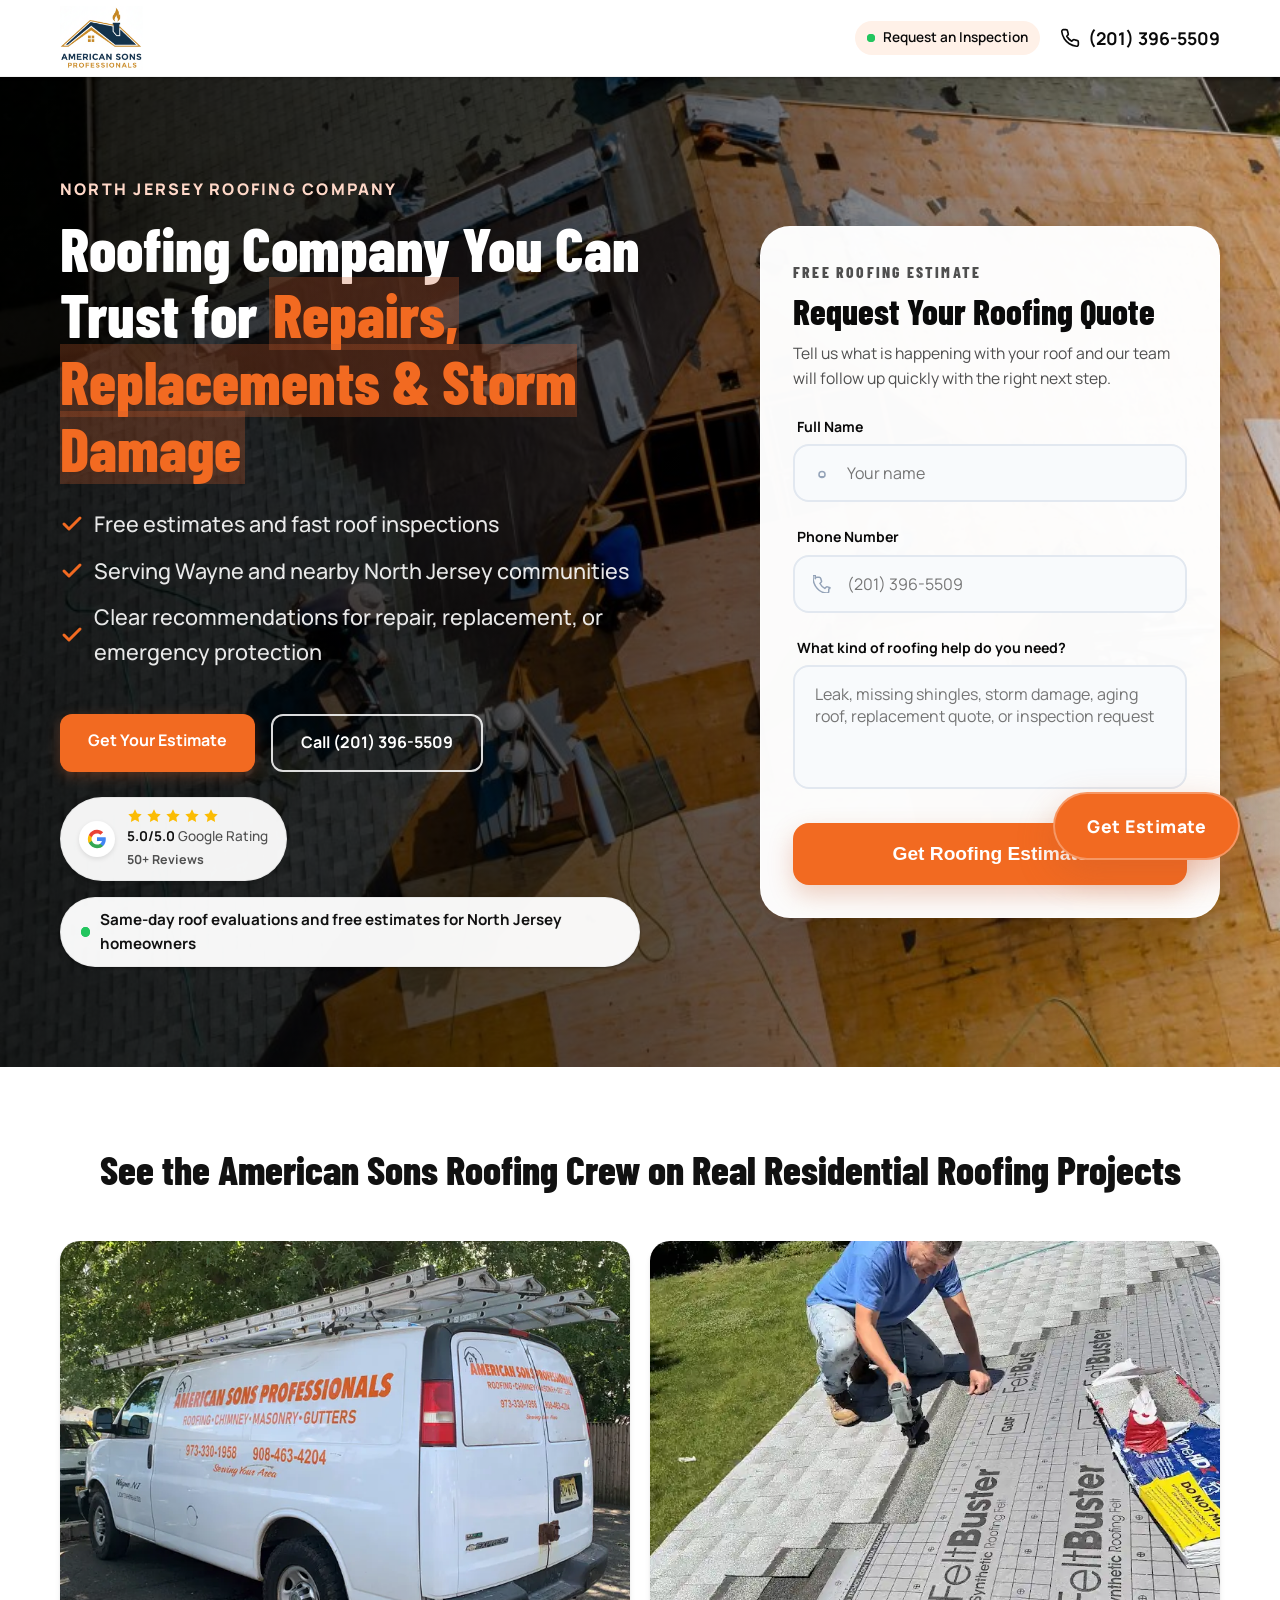
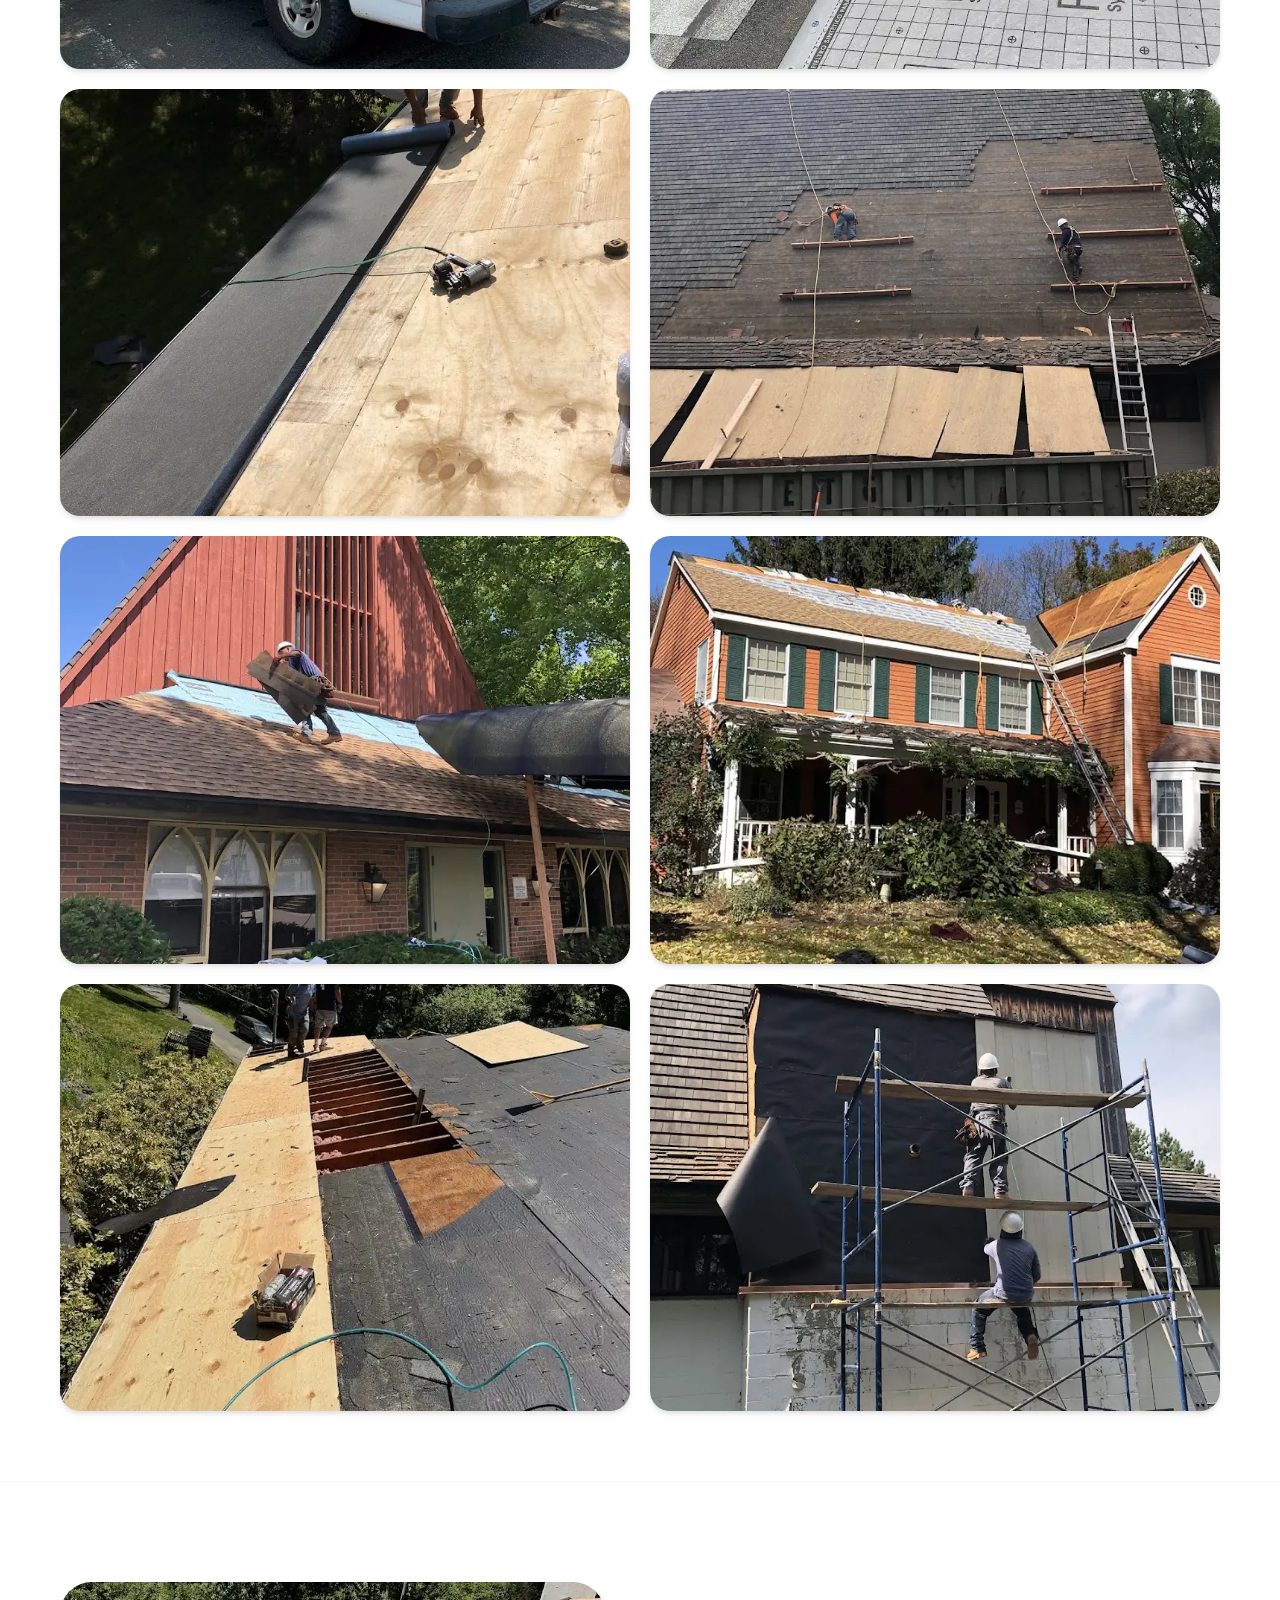
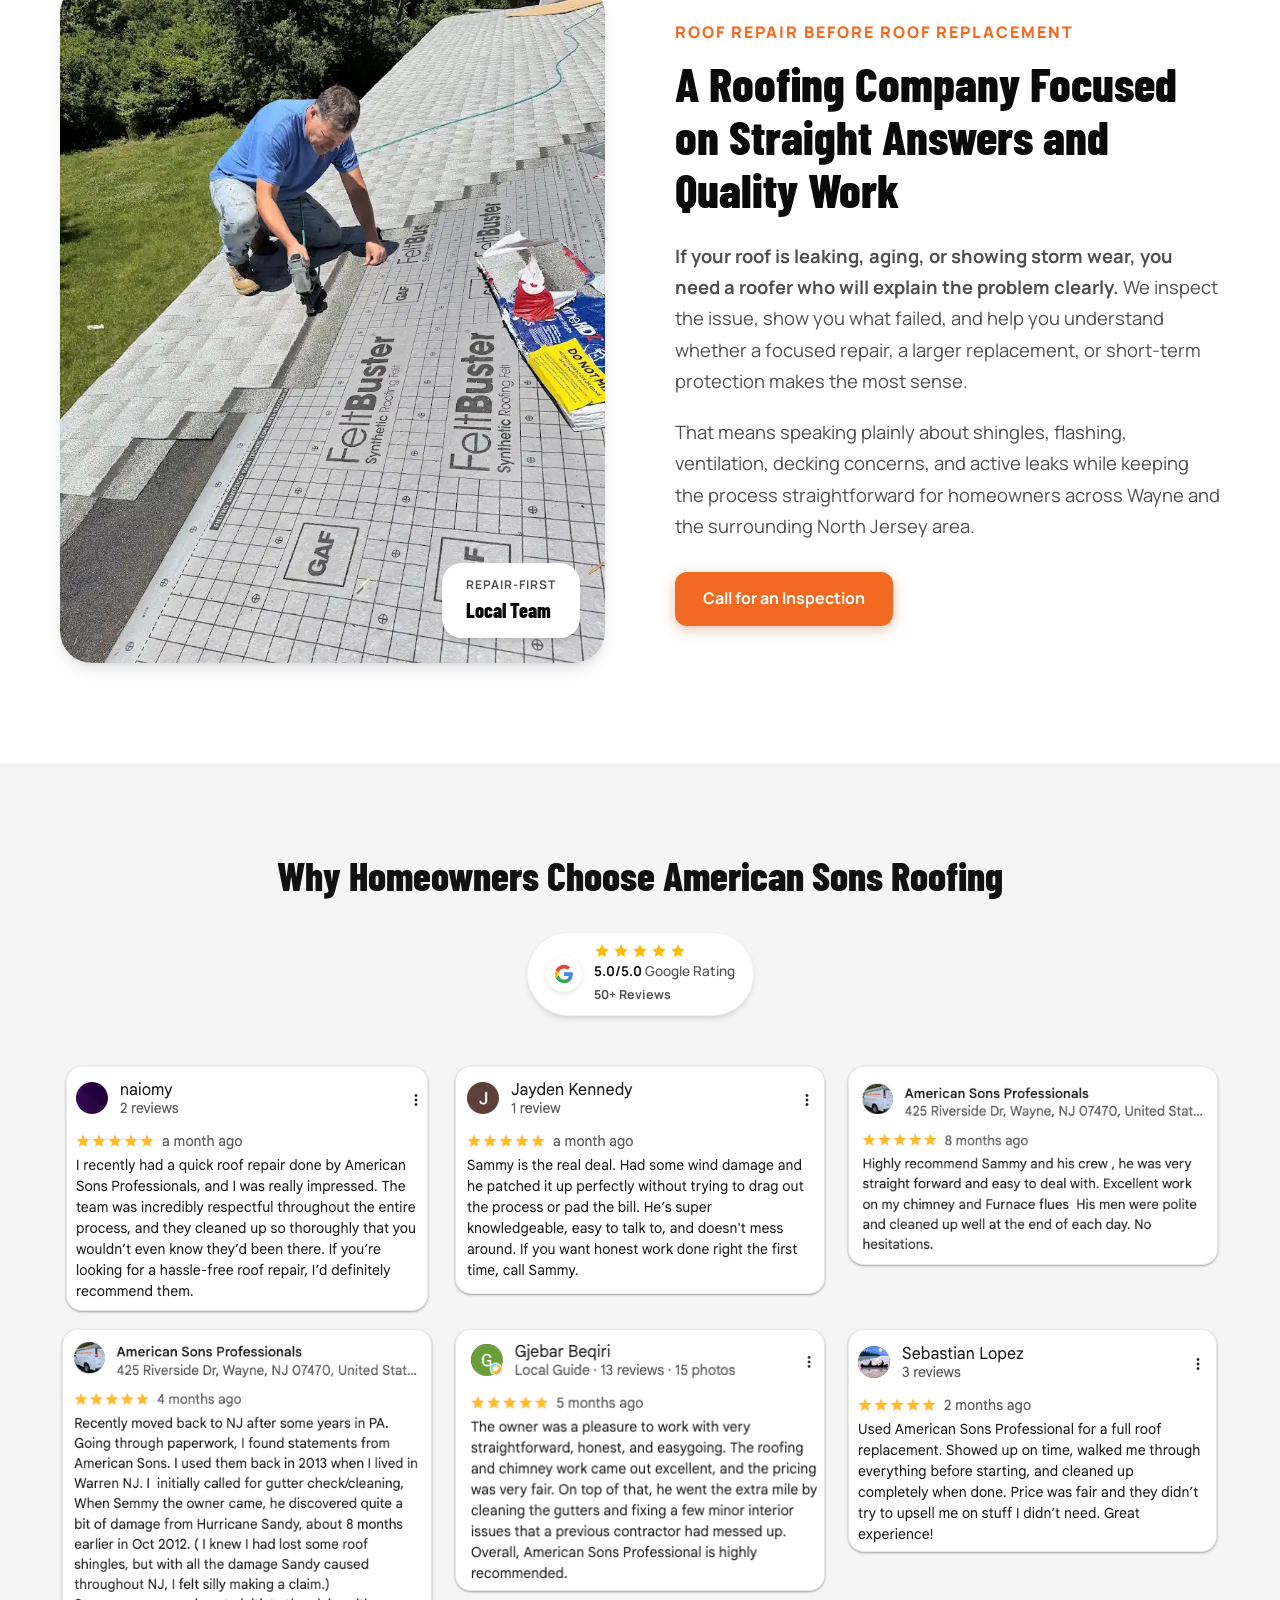
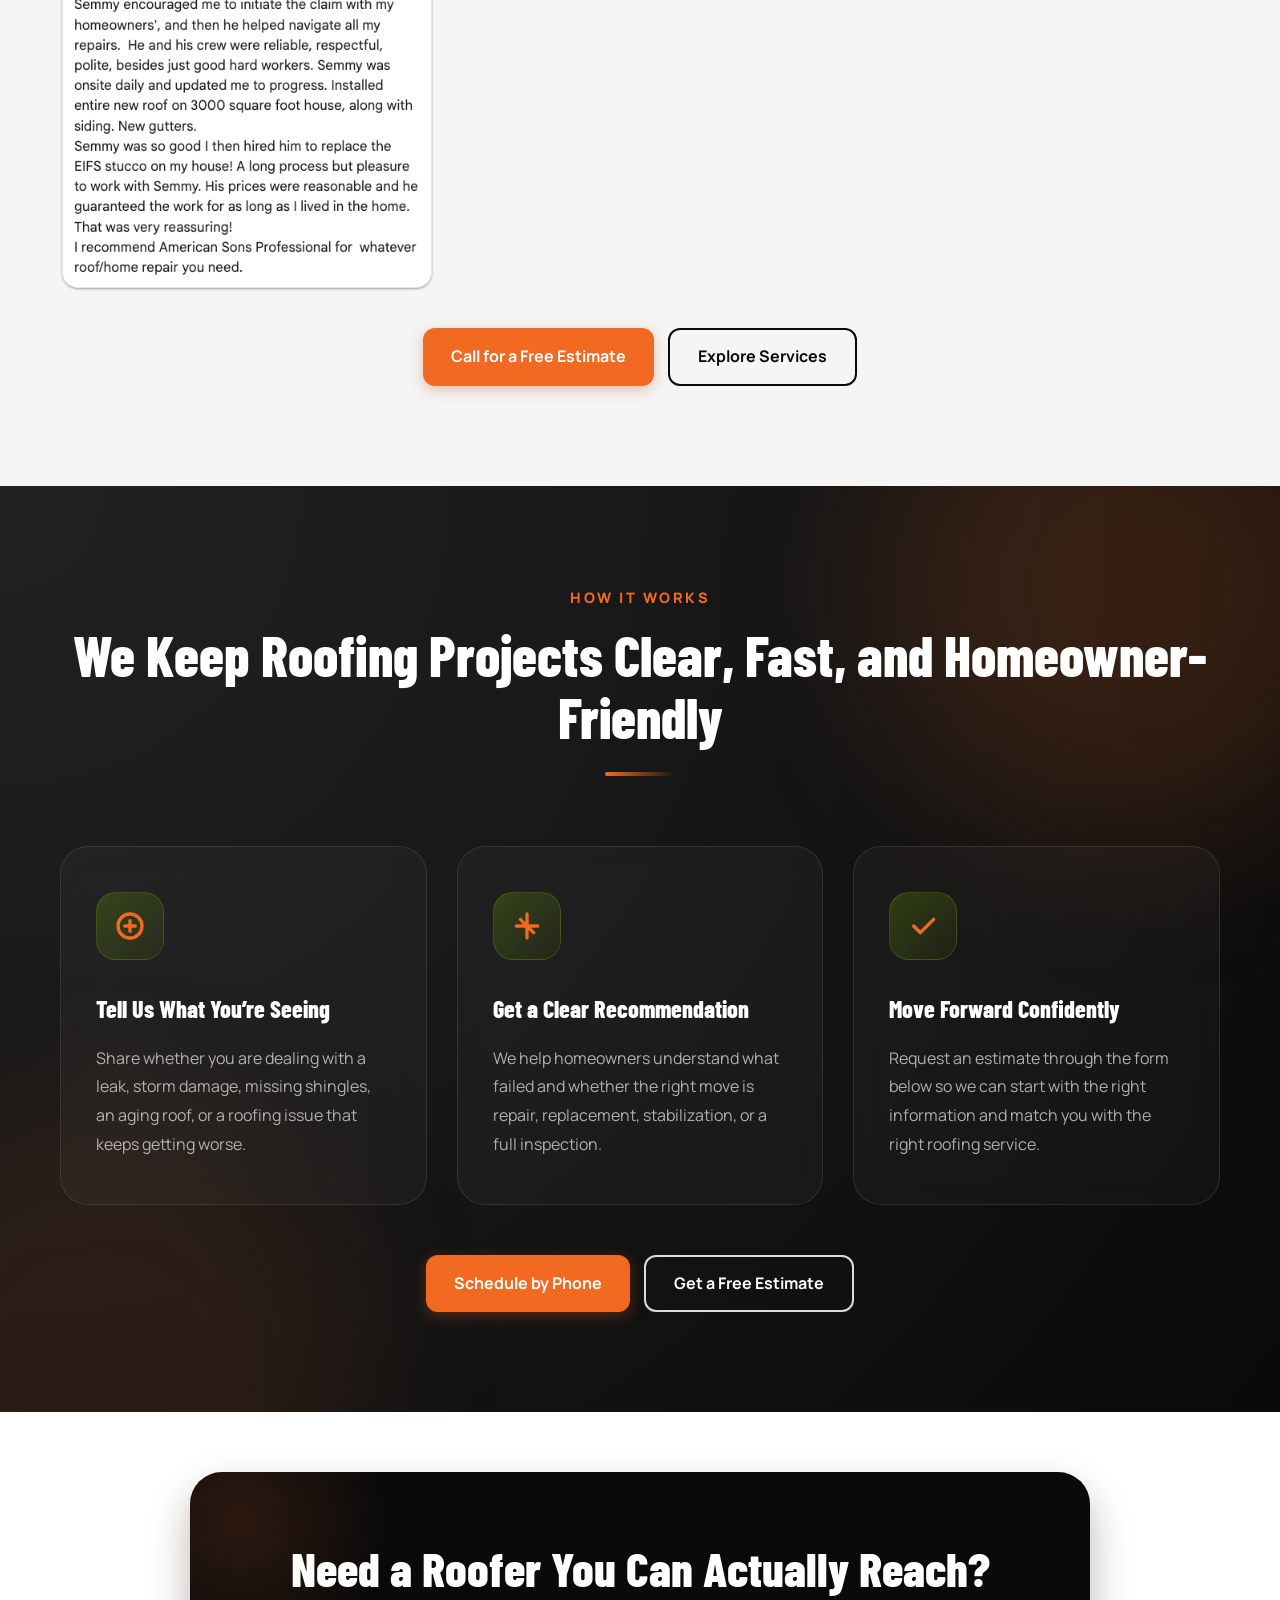
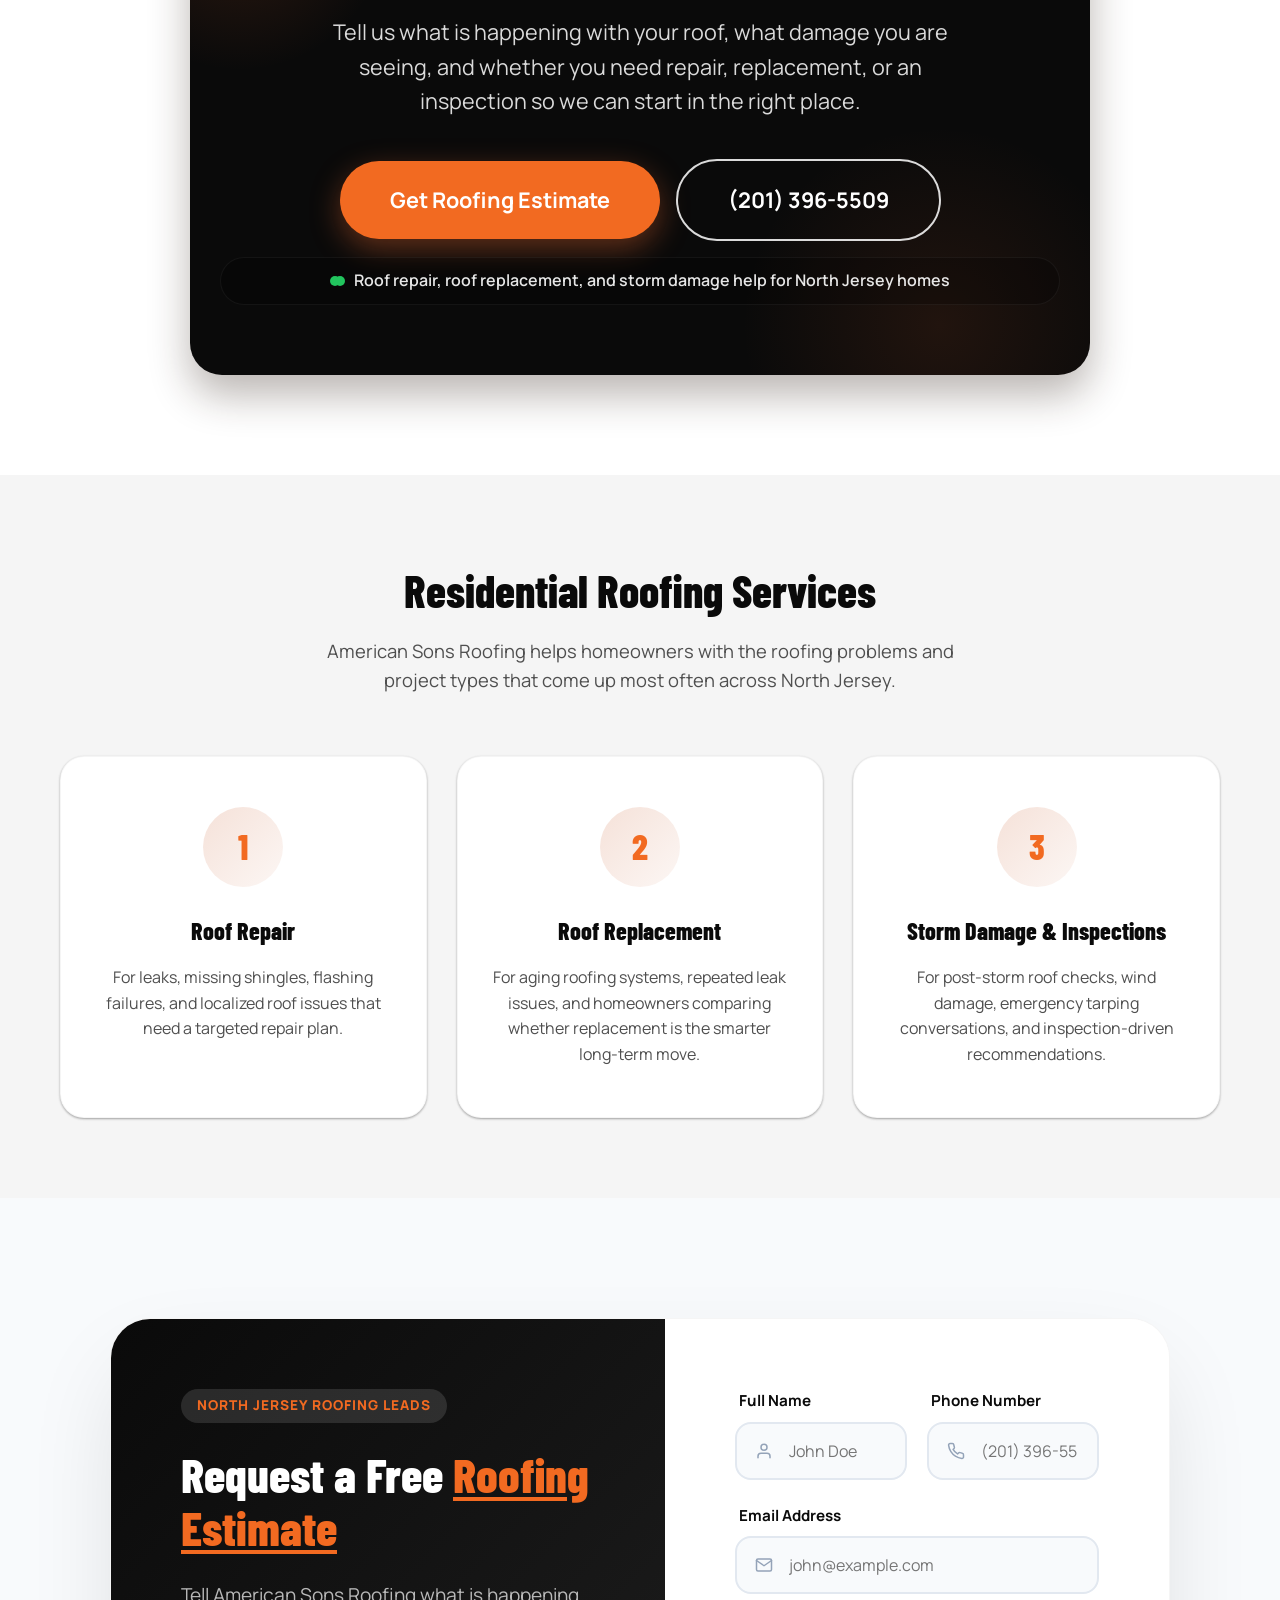
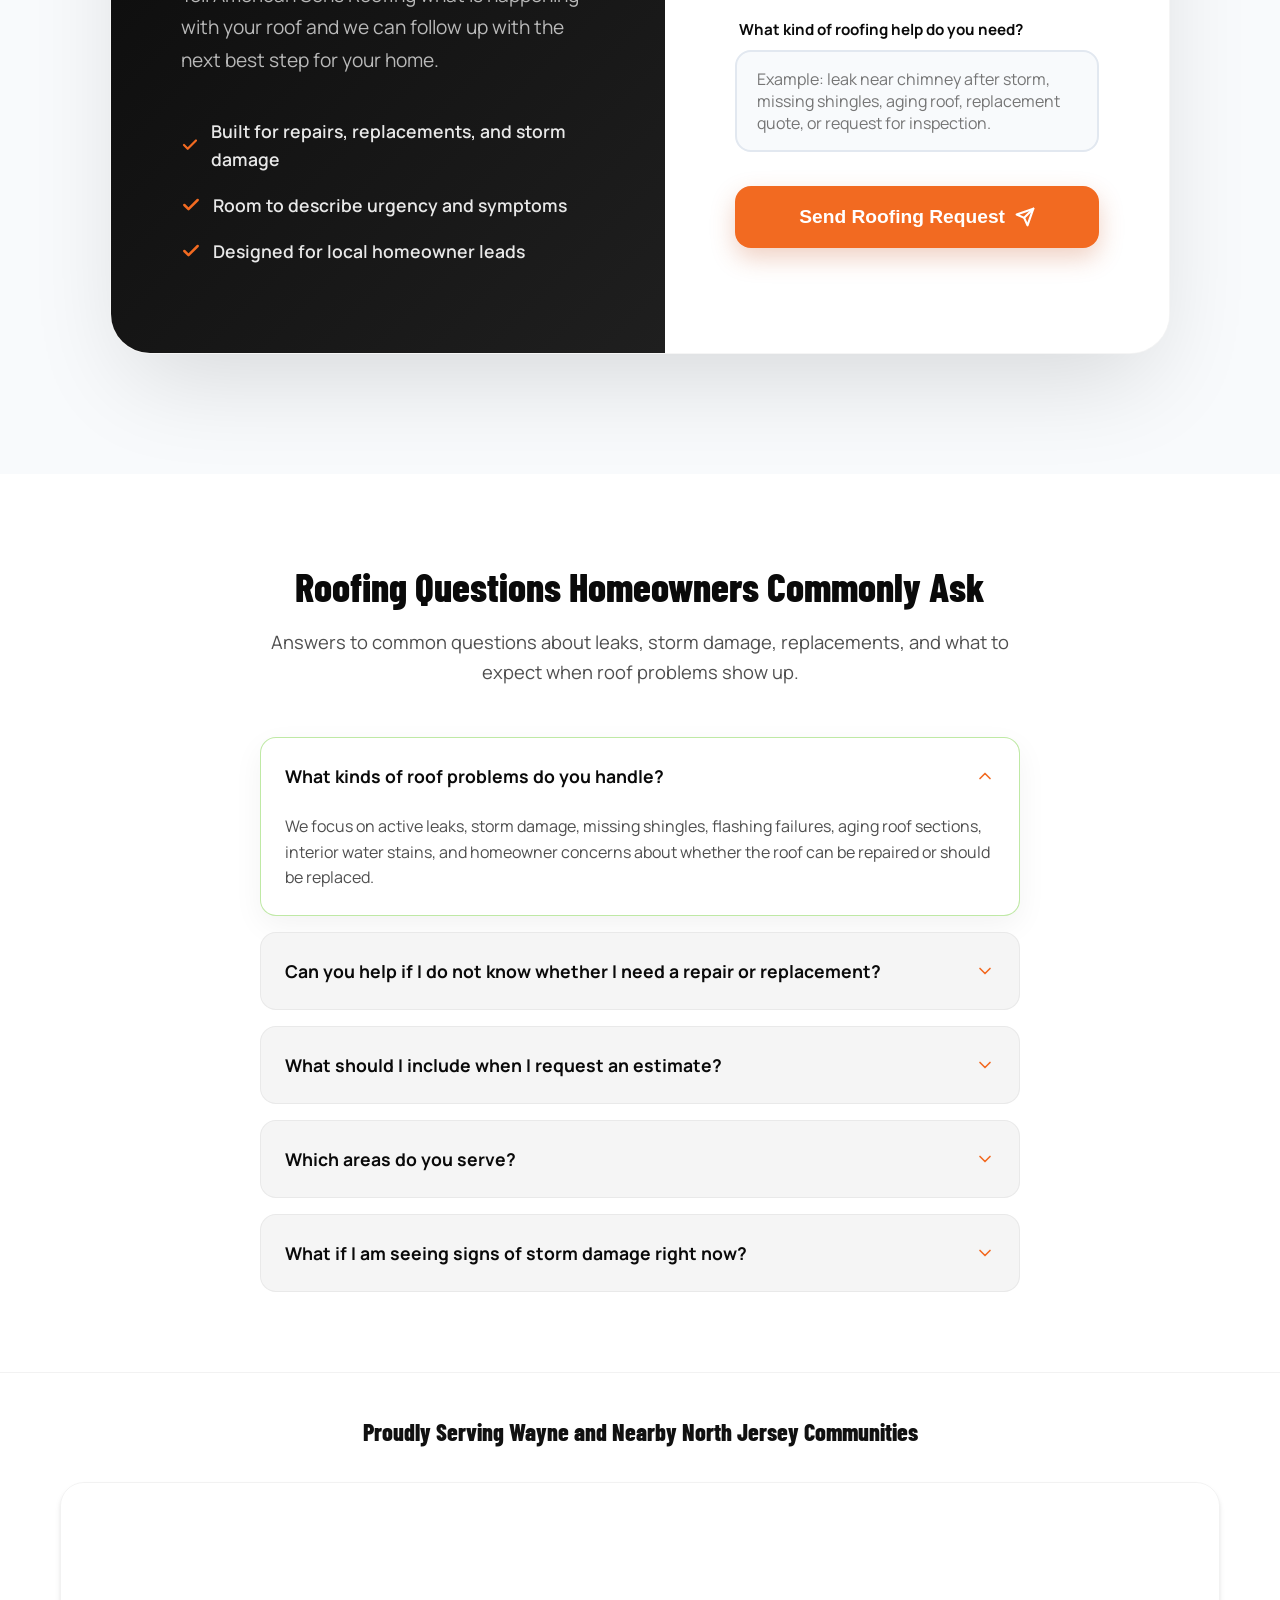
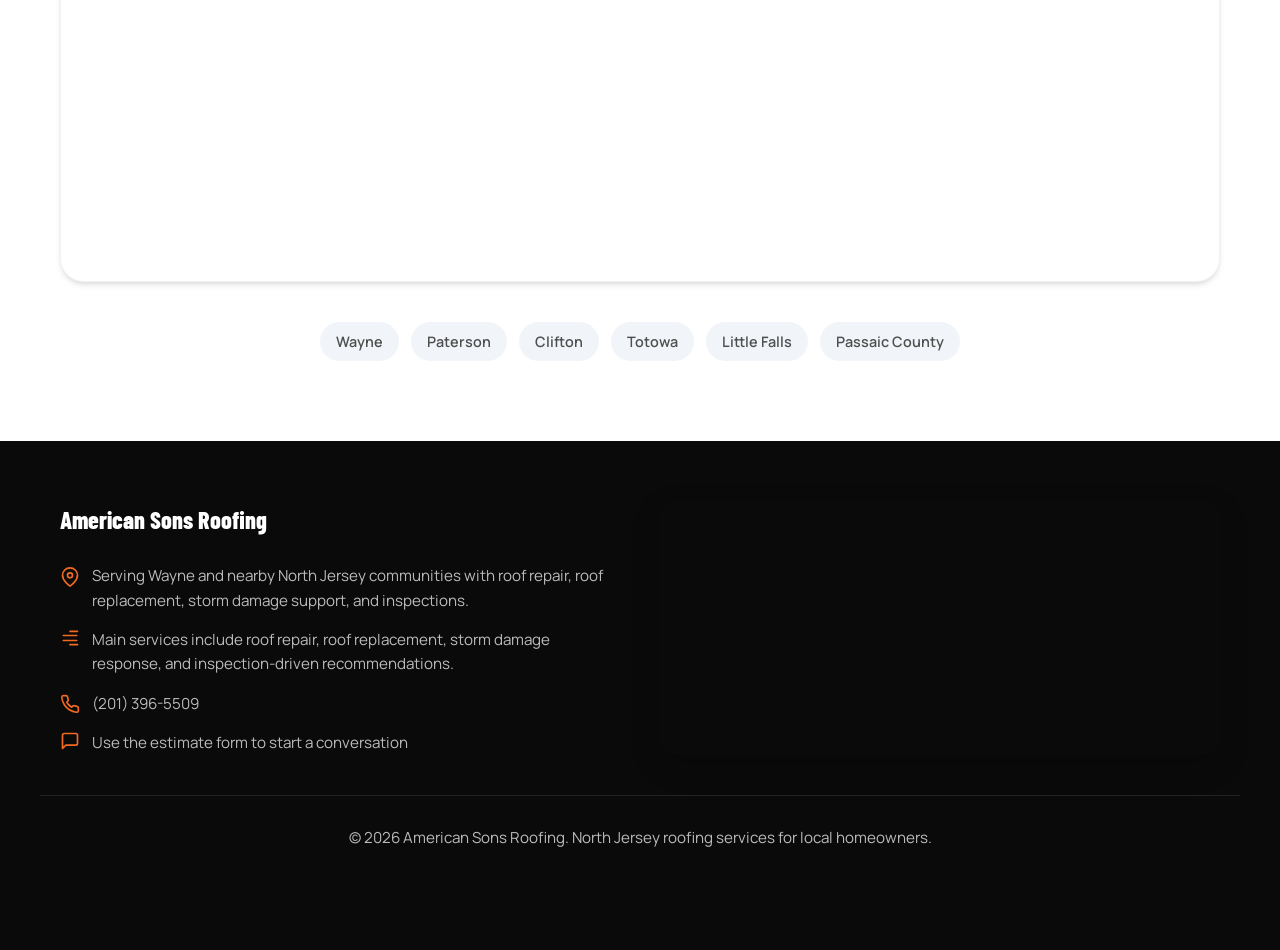
==== commit a6c0652f: "fix: refine mobile hero layout" ====
--- a/index.html
+++ b/index.html
@@ -11,9 +11,29 @@
     'https://www.googletagmanager.com/gtm.js?id='+i+dl;f.parentNode.insertBefore(j,f);
     })(window,document,'script','dataLayer','GTM-ML44QQBG');</script>
     <!-- End Google Tag Manager -->
-    <title>Roof Repair in Wayne, NJ | American Sons Roofing</title>
+    <script>
+      window.dataLayer = window.dataLayer || [];
+      function gtag(){dataLayer.push(arguments);}
+      function gtag_report_conversion(url) {
+        var callback = function () {
+          if (typeof(url) !== 'undefined') {
+            window.location = url;
+          }
+        };
+        gtag('event', 'conversion', {
+          'send_to': 'AW-18182614943/FxSvCO7W9tUcEJ_fkt5D',
+          'event_callback': callback,
+          'event_timeout': 2000
+        });
+        return false;
+      }
+      gtag('config', 'AW-18182614943/FxSvCO7W9tUcEJ_fkt5D', {
+        'phone_conversion_number': '(201) 396-5509'
+      });
+    </script>
+    <title>Roofing Company in North Jersey | American Sons Roofing</title>
     <meta name="description"
-        content="American Sons Roofing provides roof repair in Wayne, NJ with leak response, storm damage repair, shingle replacement, and honest inspections for homeowners across the area.">
+        content="American Sons Roofing is a North Jersey roofing company offering roof repair, roof replacement, storm damage help, inspections, and honest recommendations for local homeowners.">
     <link rel="stylesheet" href="style.css">
     <link rel="preconnect" href="https://fonts.googleapis.com">
     <link rel="preconnect" href="https://fonts.gstatic.com" crossorigin>
@@ -33,19 +53,19 @@
         },
         {
           "@type": "City",
+          "name": "Paterson"
+        },
+        {
+          "@type": "City",
+          "name": "Clifton"
+        },
+        {
+          "@type": "City",
           "name": "Totowa"
         },
         {
           "@type": "City",
           "name": "Little Falls"
-        },
-        {
-          "@type": "City",
-          "name": "Pompton Lakes"
-        },
-        {
-          "@type": "City",
-          "name": "Pequannock"
         }
       ],
       "address": {
@@ -56,9 +76,9 @@
       },
       "serviceType": [
         "Roof repair",
-        "Leak repair",
+        "Roof replacement",
         "Storm damage roof repair",
-        "Shingle roof repair",
+        "Shingle roofing",
         "Roof inspections"
       ]
     }
@@ -69,14 +89,19 @@
     <header class="sticky-header">
         <div class="container header-content">
             <div class="logo">
-                <img src="americansons-logo.png" alt="American Sons Professionals logo" class="logo-img">
+                <img src="americansons-logo.png" alt="American Sons Roofing logo" class="logo-img">
             </div>
             <div class="header-right">
                 <div class="status-badge">
                     <span class="pulse-dot"></span>
                     Request an Inspection
                 </div>
-                <a href="tel:2013965509" class="phone-link">(201) 396-5509</a>
+                <a href="tel:2013965509" onclick="return gtag_report_conversion('tel:2013965509');" class="phone-link">
+                    <svg class="phone-icon" viewBox="0 0 24 24" fill="none" stroke="currentColor" stroke-width="2" stroke-linecap="round" stroke-linejoin="round" aria-hidden="true">
+                        <path d="M22 16.92v3a2 2 0 0 1-2.18 2 19.79 19.79 0 0 1-8.63-3.07 19.5 19.5 0 0 1-6-6 19.79 19.79 0 0 1-3.07-8.67A2 2 0 0 1 4.11 2h3a2 2 0 0 1 2 1.72 12.84 12.84 0 0 0 .7 2.81 2 2 0 0 1-.45 2.11L8.09 9.91a16 16 0 0 0 6 6l1.27-1.27a2 2 0 0 1 2.11-.45 12.84 12.84 0 0 0 2.81.7A2 2 0 0 1 22 16.92z"></path>
+                    </svg>
+                    <span>(201) 396-5509</span>
+                </a>
             </div>
         </div>
     </header>
@@ -87,27 +112,27 @@
             <img src="roofingnewjersey.jpg" alt="American Sons Roofing crew replacing a roof in New Jersey" class="hero-bg-img">
             <div class="container hero-container">
                 <div class="hero-content">
-                    <p class="eyebrow">Wayne's #1 Rated</p>
-                    <h1>Reliable Roof Repair in <span class="highlight">Wayne, NJ</span></h1>
+                    <p class="eyebrow">North Jersey Roofing Company</p>
+                    <h1>Roofing Company You Can Trust for <span class="highlight">Repairs, Replacements &amp; Storm Damage</span></h1>
                     <ul class="hero-subtext" style="list-style: none; padding: 0; text-align: left;">
                         <li style="display: flex; align-items: center; gap: 10px; margin-bottom: 12px; text-align: left;">
                             <svg width="24" height="24" viewBox="0 0 24 24" fill="none" stroke="var(--accent)" stroke-width="3" stroke-linecap="round" stroke-linejoin="round" style="flex-shrink: 0;"><polyline points="20 6 9 17 4 12"></polyline></svg>
-                            Same-day inspections &amp; free-estimates
+                            Free estimates and fast roof inspections
                         </li>
                         <li style="display: flex; align-items: center; gap: 10px; margin-bottom: 12px; text-align: left;">
                             <svg width="24" height="24" viewBox="0 0 24 24" fill="none" stroke="var(--accent)" stroke-width="3" stroke-linecap="round" stroke-linejoin="round" style="flex-shrink: 0;"><polyline points="20 6 9 17 4 12"></polyline></svg>
-                            Serving Wayne, NJ &amp; surrounding areas
+                            Serving Wayne and nearby North Jersey communities
                         </li>
                         <li style="display: flex; align-items: center; gap: 10px; text-align: left;">
                             <svg width="24" height="24" viewBox="0 0 24 24" fill="none" stroke="var(--accent)" stroke-width="3" stroke-linecap="round" stroke-linejoin="round" style="flex-shrink: 0;"><polyline points="20 6 9 17 4 12"></polyline></svg>
-                            Diagnosis and targeted repair without the runaround
+                            Clear recommendations for repair, replacement, or emergency protection
                         </li>
                     </ul>
 
                     <div class="hero-actions-container">
-                        <a href="tel:2013965509" class="btn btn-primary btn-cta-main desktop-only">Get Your Estimate</a>
-                        <a href="tel:2013965509" class="btn btn-secondary btn-cta-text desktop-only">Call (201) 396-5509</a>
-                        <a href="tel:2013965509" class="btn btn-primary btn-cta-main mobile-only">Call (201) 396-5509</a>
+                        <a href="tel:2013965509" onclick="return gtag_report_conversion('tel:2013965509');" class="btn btn-primary btn-cta-main desktop-only">Get Your Estimate</a>
+                        <a href="tel:2013965509" onclick="return gtag_report_conversion('tel:2013965509');" class="btn btn-secondary btn-cta-text desktop-only">Call (201) 396-5509</a>
+                        <a href="tel:2013965509" onclick="return gtag_report_conversion('tel:2013965509');" class="btn btn-primary btn-cta-main mobile-only">Call (201) 396-5509</a>
                         <a href="sms:2013965509" class="btn btn-secondary btn-cta-text mobile-only">
                             <svg class="phone-icon" viewBox="0 0 24 24" fill="none" stroke="currentColor"
                                 stroke-width="2" stroke-linecap="round" stroke-linejoin="round">
@@ -144,19 +169,19 @@
                     <div class="desktop-only" style="margin-top: 16px;">
                         <div style="display: inline-flex; align-items: center; gap: 10px; background: rgba(255, 255, 255, 0.96); padding: 10px 20px; border-radius: 50px; box-shadow: var(--shadow-sm); border: 1px solid rgba(0,0,0,0.05);">
                             <span class="pulse-dot" style="width: 10px; height: 10px;"></span>
-                            <span style="font-size: 0.95rem; font-weight: 700; color: var(--text-main);">Same-day inspections &amp; free estimates for Wayne-area homeowners</span>
+                            <span style="font-size: 0.95rem; font-weight: 700; color: var(--text-main);">Same-day roof evaluations and free estimates for North Jersey homeowners</span>
                         </div>
                     </div>
                 </div>
                 <div class="hero-form-card desktop-only">
                     <div class="hero-form-shell">
                         <div class="hero-form-top">
-                            <p class="hero-form-eyebrow">Free Roof Estimate</p>
-                            <h2>Request Your Wayne, NJ Roof Repair Quote</h2>
-                            <p>Tell us what is going on and we will follow up fast for your inspection or estimate.</p>
-                        </div>
-                        <form data-lead-form data-netlify="true" name="roof-repair-wayne-quote" class="premium-form hero-form">
-                            <input type="hidden" name="form-name" value="roof-repair-wayne-quote">
+                            <p class="hero-form-eyebrow">Free Roofing Estimate</p>
+                            <h2>Request Your Roofing Quote</h2>
+                            <p>Tell us what is happening with your roof and our team will follow up quickly with the right next step.</p>
+                        </div>
+                        <form data-lead-form data-netlify="true" name="roofing-homepage-quote" class="premium-form hero-form">
+                            <input type="hidden" name="form-name" value="roofing-homepage-quote">
                             <div class="input-field">
                                 <label for="hero-name">Full Name</label>
                                 <div class="input-wrapper">
@@ -176,10 +201,10 @@
                                 </div>
                             </div>
                             <div class="input-field">
-                                <label for="hero-needs">What is happening with the roof?</label>
-                                <textarea id="hero-needs" name="needs" rows="4" placeholder="Leak, missing shingles, storm damage, or general roof repair need" required></textarea>
+                                <label for="hero-needs">What kind of roofing help do you need?</label>
+                                <textarea id="hero-needs" name="needs" rows="4" placeholder="Leak, missing shingles, storm damage, aging roof, replacement quote, or inspection request" required></textarea>
                             </div>
-                            <button type="submit" class="btn btn-primary submit-btn-v2 hero-submit-btn">Get Repair Estimate</button>
+                            <button type="submit" class="btn btn-primary submit-btn-v2 hero-submit-btn">Get Roofing Estimate</button>
                         </form>
                     </div>
                 </div>
@@ -189,7 +214,7 @@
         <section class="team-gallery" style="background: var(--white); padding: 70px 0;">
             <div class="container">
                 <div class="section-header" style="margin-bottom: 40px;">
-                    <h2>See the American Sons Roofing Crew at Work, Right Here in Wayne, NJ</h2>
+                    <h2>See the American Sons Roofing Crew on Real Residential Roofing Projects</h2>
                 </div>
                 <div class="team-grid">
                     <div class="team-item">
@@ -231,13 +256,13 @@
                 </div>
                 <div class="owner-text-box">
                     <p class="owner-subtitle">Roof Repair Before Roof Replacement</p>
-                    <h2 class="owner-title">Your Best Choice for Roof Repair in Wayne, NJ</h2>
+                    <h2 class="owner-title">A Roofing Company Focused on Straight Answers and Quality Work</h2>
                     <div class="owner-blurb">
-                        <p><strong>If your roof is leaking or showing storm wear, you need clear answers.</strong> Our approach is to inspect the issue, explain what failed, and help you understand whether a focused repair solves the problem or whether a larger solution makes more sense.</p>
-                        <p>That means speaking plainly about shingle loss, flashing issues, active leaks, and storm damage while keeping the process straightforward for homeowners in Wayne, NJ and the nearby communities we serve.</p>
+                        <p><strong>If your roof is leaking, aging, or showing storm wear, you need a roofer who will explain the problem clearly.</strong> We inspect the issue, show you what failed, and help you understand whether a focused repair, a larger replacement, or short-term protection makes the most sense.</p>
+                        <p>That means speaking plainly about shingles, flashing, ventilation, decking concerns, and active leaks while keeping the process straightforward for homeowners across Wayne and the surrounding North Jersey area.</p>
                     </div>
                     <div class="owner-cta">
-                        <a href="tel:2013965509" class="btn btn-primary">Call for an Inspection</a>
+                        <a href="tel:2013965509" onclick="return gtag_report_conversion('tel:2013965509');" class="btn btn-primary">Call for an Inspection</a>
                     </div>
                 </div>
             </div>
@@ -246,7 +271,7 @@
         <section id="reviews" class="reviews">
             <div class="container">
                 <div class="section-header" style="display: flex; flex-direction: column; align-items: center;">
-                    <h2>Why Homeowners Choose American Sons Roofing for Their Roof Repairs</h2>
+                    <h2>Why Homeowners Choose American Sons Roofing</h2>
                     <a href="https://share.google/MnQl6Sqzfr0b3BNDC" target="_blank" rel="noopener noreferrer" style="display: inline-flex; align-items: center; gap: 12px; background: rgba(255, 255, 255, 0.95); padding: 10px 18px; border-radius: 50px; box-shadow: var(--shadow-md); border: 1px solid rgba(0,0,0,0.05); margin-top: 15px; text-decoration: none;">
                         <div style="width: 36px; height: 36px; background: #fff; border-radius: 50%; box-shadow: 0 2px 5px rgba(0,0,0,0.1); display: flex; align-items: center; justify-content: center; flex-shrink: 0;">
                             <svg width="20" height="20" viewBox="0 0 24 24">
@@ -292,7 +317,7 @@
                 </div>
 
                 <div style="display: flex; flex-wrap: wrap; justify-content: center; gap: 14px; margin-top: 40px; margin-bottom: 20px;">
-                    <a href="tel:2013965509" class="btn btn-primary" id="reviews-call-btn">Call for a Free Estimate</a>
+                    <a href="tel:2013965509" onclick="return gtag_report_conversion('tel:2013965509');" class="btn btn-primary" id="reviews-call-btn">Call for a Free Estimate</a>
                     <a href="#services" class="btn btn-secondary desktop-only" id="reviews-text-btn" style="border-color: var(--primary); color: var(--primary);">Explore Services</a>
                 </div>
             </div>
@@ -305,7 +330,7 @@
             <div class="container" style="position: relative; z-index: 2;">
                 <div class="section-header-v3">
                     <p class="subtitle-v3">How It Works</p>
-                    <h2 class="title-v3">We Keep the Process Simple for Wayne-Area Homeowners</h2>
+                    <h2 class="title-v3">We Keep Roofing Projects Clear, Fast, and Homeowner-Friendly</h2>
                     <div class="divider-v3"></div>
                 </div>
 
@@ -316,8 +341,8 @@
                                 <path d="M8 12h8"></path><path d="M12 8v8"></path><circle cx="12" cy="12" r="9"></circle>
                             </svg>
                         </div>
-                        <h3 class="card-title-v3">Tell Us What Happened</h3>
-                        <p class="card-text-v3">Share whether you are dealing with a leak, storm damage, missing shingles, or a roof issue that keeps getting worse.</p>
+                        <h3 class="card-title-v3">Tell Us What You’re Seeing</h3>
+                        <p class="card-text-v3">Share whether you are dealing with a leak, storm damage, missing shingles, an aging roof, or a roofing issue that keeps getting worse.</p>
                         <div class="card-glow-v3"></div>
                     </div>
 
@@ -328,7 +353,7 @@
                             </svg>
                         </div>
                         <h3 class="card-title-v3">Get a Clear Recommendation</h3>
-                        <p class="card-text-v3">We focus on helping homeowners understand what failed and whether the right move is repair, stabilization, or a larger roofing solution.</p>
+                        <p class="card-text-v3">We help homeowners understand what failed and whether the right move is repair, replacement, stabilization, or a full inspection.</p>
                         <div class="card-glow-v3"></div>
                     </div>
 
@@ -339,13 +364,13 @@
                             </svg>
                         </div>
                         <h3 class="card-title-v3">Move Forward Confidently</h3>
-                        <p class="card-text-v3">Request an estimate through the form below so we can start with the right information about your Wayne-area roof.</p>
+                        <p class="card-text-v3">Request an estimate through the form below so we can start with the right information and match you with the right roofing service.</p>
                         <div class="card-glow-v3"></div>
                     </div>
                 </div>
 
                 <div style="display: flex; flex-wrap: wrap; justify-content: center; gap: 14px; margin-top: 50px;">
-                    <a href="tel:2013965509" class="btn btn-primary" id="why-pick-call-btn">Schedule by Phone</a>
+                    <a href="tel:2013965509" onclick="return gtag_report_conversion('tel:2013965509');" class="btn btn-primary" id="why-pick-call-btn">Schedule by Phone</a>
                     <a href="#quote-form" class="btn btn-secondary" id="why-pick-text-btn">Get a Free Estimate</a>
                 </div>
             </div>
@@ -356,17 +381,17 @@
                 <div style="position: absolute; top: -100px; left: -100px; width: 300px; height: 300px; background: radial-gradient(circle, rgba(201, 91, 43, 0.18) 0%, transparent 70%); border-radius: 50%; pointer-events: none;"></div>
                 <div style="position: absolute; bottom: -150px; right: -50px; width: 400px; height: 400px; background: radial-gradient(circle, rgba(201, 91, 43, 0.12) 0%, transparent 70%); border-radius: 50%; pointer-events: none;"></div>
 
-                <h2 style="color: var(--white); position: relative; z-index: 2; line-height: 1.1;">Need Roof Repair in Wayne, NJ?</h2>
-                <p style="color: rgba(255, 255, 255, 0.85); position: relative; z-index: 2; max-width: 650px; margin: 0 auto 40px auto; font-size: 1.35rem;">Tell us what is happening with your roof, what damage you are seeing, and how urgent the issue feels so we can start in the right place.</p>
+                <h2 style="color: var(--white); position: relative; z-index: 2; line-height: 1.1;">Need a Roofer You Can Actually Reach?</h2>
+                <p style="color: rgba(255, 255, 255, 0.85); position: relative; z-index: 2; max-width: 650px; margin: 0 auto 40px auto; font-size: 1.35rem;">Tell us what is happening with your roof, what damage you are seeing, and whether you need repair, replacement, or an inspection so we can start in the right place.</p>
 
                 <div style="position: relative; z-index: 2; display: flex; flex-wrap: wrap; align-items: center; justify-content: center; gap: 16px;">
                     <a href="#quote-form" class="btn btn-primary btn-large desktop-only" id="final-call-btn" style="padding: 22px 50px; border-radius: 50px; display: inline-flex; align-items: center; gap: 16px; box-shadow: 0 10px 30px rgba(201, 91, 43, 0.45); font-size: 1.35rem;">
-                        Get Repair Estimate
-                    </a>
-                    <a href="tel:2013965509" class="btn btn-secondary desktop-only" id="final-text-btn" style="padding: 22px 50px; border-radius: 50px; display: inline-flex; align-items: center; gap: 16px; font-size: 1.35rem;">
+                        Get Roofing Estimate
+                    </a>
+                    <a href="tel:2013965509" onclick="return gtag_report_conversion('tel:2013965509');" class="btn btn-secondary desktop-only" id="final-text-btn" style="padding: 22px 50px; border-radius: 50px; display: inline-flex; align-items: center; gap: 16px; font-size: 1.35rem;">
                         (201) 396-5509
                     </a>
-                    <a href="tel:2013965509" class="btn btn-primary btn-large mobile-only" id="final-call-btn-mobile" style="padding: 22px 50px; border-radius: 50px; display: inline-flex; align-items: center; gap: 16px; box-shadow: 0 10px 30px rgba(201, 91, 43, 0.45); font-size: 1.35rem;">
+                    <a href="tel:2013965509" onclick="return gtag_report_conversion('tel:2013965509');" class="btn btn-primary btn-large mobile-only" id="final-call-btn-mobile" style="padding: 22px 50px; border-radius: 50px; display: inline-flex; align-items: center; gap: 16px; box-shadow: 0 10px 30px rgba(201, 91, 43, 0.45); font-size: 1.35rem;">
                         Call (201) 396-5509
                     </a>
                     <a href="#services" class="btn btn-secondary mobile-only" id="final-text-btn-mobile" style="padding: 22px 50px; border-radius: 50px; display: inline-flex; align-items: center; gap: 16px; font-size: 1.35rem;">
@@ -375,7 +400,7 @@
 
                     <div style="width: 100%; display: flex; align-items: center; gap: 10px; justify-content: center; background: rgba(0, 0, 0, 0.22); padding: 10px 20px; border-radius: 50px; border: 1px solid rgba(255,255,255,0.05);">
                         <span class="pulse-dot" style="width: 10px; height: 10px; margin-right: 4px;"></span>
-                        <span style="font-size: 1rem; font-weight: 600; color: rgba(255, 255, 255, 0.9);">Leak repair, storm damage, and local roof help for Wayne-area homes</span>
+                        <span style="font-size: 1rem; font-weight: 600; color: rgba(255, 255, 255, 0.9);">Roof repair, roof replacement, and storm damage help for North Jersey homes</span>
                     </div>
                 </div>
             </div>
@@ -384,27 +409,27 @@
         <section id="services" class="process" style="padding: 80px 0; background: var(--bg-light);">
             <div class="container">
                 <div class="section-header" style="text-align: center; margin-bottom: 60px;">
-                    <h2 style="font-size: 2.8rem; color: var(--primary);">Roofing Services for Wayne, NJ Homeowners</h2>
-                    <p style="color: var(--text-light); font-size: 1.15rem; max-width: 680px; margin: 10px auto 0;">American Sons Roofing handles the repair issues homeowners call about most often in Wayne and the surrounding area.</p>
+                    <h2 style="font-size: 2.8rem; color: var(--primary);">Residential Roofing Services</h2>
+                    <p style="color: var(--text-light); font-size: 1.15rem; max-width: 680px; margin: 10px auto 0;">American Sons Roofing helps homeowners with the roofing problems and project types that come up most often across North Jersey.</p>
                 </div>
 
                 <div style="display: grid; grid-template-columns: repeat(auto-fit, minmax(300px, 1fr)); gap: 30px; position: relative;">
                     <div style="background: var(--white); padding: 50px 30px; border-radius: 24px; text-align: center; box-shadow: var(--shadow-sm); border: 1px solid rgba(0,0,0,0.04); transition: transform 0.3s ease;">
                         <div style="width: 80px; height: 80px; background: linear-gradient(135deg, rgba(201, 91, 43, 0.18), rgba(201, 91, 43, 0.05)); color: var(--accent); border-radius: 50%; display: flex; align-items: center; justify-content: center; font-size: 2.2rem; margin: 0 auto 25px; font-weight: 800; font-family: 'Barlow Condensed', sans-serif;">1</div>
-                        <h3 style="font-size: 1.5rem; margin-bottom: 15px; color: var(--primary);">Roof Leak Repair</h3>
-                        <p style="color: var(--text-light); line-height: 1.6;">For ceiling stains, active drips, and hidden water entry points that need a targeted repair plan.</p>
+                        <h3 style="font-size: 1.5rem; margin-bottom: 15px; color: var(--primary);">Roof Repair</h3>
+                        <p style="color: var(--text-light); line-height: 1.6;">For leaks, missing shingles, flashing failures, and localized roof issues that need a targeted repair plan.</p>
                     </div>
 
                     <div style="background: var(--white); padding: 50px 30px; border-radius: 24px; text-align: center; box-shadow: var(--shadow-sm); border: 1px solid rgba(0,0,0,0.04); transition: transform 0.3s ease;">
                         <div style="width: 80px; height: 80px; background: linear-gradient(135deg, rgba(201, 91, 43, 0.18), rgba(201, 91, 43, 0.05)); color: var(--accent); border-radius: 50%; display: flex; align-items: center; justify-content: center; font-size: 2.2rem; margin: 0 auto 25px; font-weight: 800; font-family: 'Barlow Condensed', sans-serif;">2</div>
-                        <h3 style="font-size: 1.5rem; margin-bottom: 15px; color: var(--primary);">Storm Damage Repair</h3>
-                        <p style="color: var(--text-light); line-height: 1.6;">For wind-lifted shingles, punctures, flashing damage, and urgent stabilization after severe weather.</p>
+                        <h3 style="font-size: 1.5rem; margin-bottom: 15px; color: var(--primary);">Roof Replacement</h3>
+                        <p style="color: var(--text-light); line-height: 1.6;">For aging roofing systems, repeated leak issues, and homeowners comparing whether replacement is the smarter long-term move.</p>
                     </div>
 
                     <div style="background: var(--white); padding: 50px 30px; border-radius: 24px; text-align: center; box-shadow: var(--shadow-sm); border: 1px solid rgba(0,0,0,0.04); transition: transform 0.3s ease;">
                         <div style="width: 80px; height: 80px; background: linear-gradient(135deg, rgba(201, 91, 43, 0.18), rgba(201, 91, 43, 0.05)); color: var(--accent); border-radius: 50%; display: flex; align-items: center; justify-content: center; font-size: 2.2rem; margin: 0 auto 25px; font-weight: 800; font-family: 'Barlow Condensed', sans-serif;">3</div>
-                        <h3 style="font-size: 1.5rem; margin-bottom: 15px; color: var(--primary);">Flashing and Shingle Repairs</h3>
-                        <p style="color: var(--text-light); line-height: 1.6;">For chimney flashing, pipe boots, ridge lines, valleys, and isolated shingle failures around the roof system.</p>
+                        <h3 style="font-size: 1.5rem; margin-bottom: 15px; color: var(--primary);">Storm Damage &amp; Inspections</h3>
+                        <p style="color: var(--text-light); line-height: 1.6;">For post-storm roof checks, wind damage, emergency tarping conversations, and inspection-driven recommendations.</p>
                     </div>
                 </div>
             </div>
@@ -415,14 +440,14 @@
                 <div class="form-wrapper-v2">
                     <div class="form-grid-v2">
                         <div class="form-content-v2">
-                            <span class="form-tag">Wayne, NJ Leads</span>
-                            <h2 class="form-title">Request a Free <span class="highlight">Roof Repair Estimate</span></h2>
+                            <span class="form-tag">North Jersey Roofing Leads</span>
+                            <h2 class="form-title">Request a Free <span class="highlight">Roofing Estimate</span></h2>
                             <p class="form-description">Tell American Sons Roofing what is happening with your roof and we can follow up with the next best step for your home.</p>
 
                             <ul class="form-perks">
                                 <li>
                                     <svg width="20" height="20" viewBox="0 0 24 24" fill="none" stroke="var(--accent)" stroke-width="3" stroke-linecap="round" stroke-linejoin="round"><polyline points="20 6 9 17 4 12"></polyline></svg>
-                                    Leak and storm-damage friendly intake
+                                    Built for repairs, replacements, and storm damage
                                 </li>
                                 <li>
                                     <svg width="20" height="20" viewBox="0 0 24 24" fill="none" stroke="var(--accent)" stroke-width="3" stroke-linecap="round" stroke-linejoin="round"><polyline points="20 6 9 17 4 12"></polyline></svg>
@@ -430,14 +455,14 @@
                                 </li>
                                 <li>
                                     <svg width="20" height="20" viewBox="0 0 24 24" fill="none" stroke="var(--accent)" stroke-width="3" stroke-linecap="round" stroke-linejoin="round"><polyline points="20 6 9 17 4 12"></polyline></svg>
-                                    Built for local homeowner leads
+                                    Designed for local homeowner leads
                                 </li>
                             </ul>
                         </div>
 
                         <div class="form-container-v2">
-                            <form id="lead-form" data-lead-form data-netlify="true" name="roof-repair-wayne-quote" class="premium-form">
-                                <input type="hidden" name="form-name" value="roof-repair-wayne-quote">
+                            <form id="lead-form" data-lead-form data-netlify="true" name="roofing-homepage-quote" class="premium-form">
+                                <input type="hidden" name="form-name" value="roofing-homepage-quote">
                                 <div class="input-row">
                                     <div class="input-field">
                                         <label for="name">Full Name</label>
@@ -462,13 +487,13 @@
                                     </div>
                                 </div>
                                 <div class="input-field">
-                                    <label for="needs">What is going on with your roof?</label>
+                                    <label for="needs">What kind of roofing help do you need?</label>
                                     <div class="input-wrapper">
-                                        <textarea id="needs" name="needs" rows="3" required placeholder="Example: leak near chimney after storm, missing shingles, water stain in upstairs bedroom, or request for inspection."></textarea>
+                                        <textarea id="needs" name="needs" rows="3" required placeholder="Example: leak near chimney after storm, missing shingles, aging roof, replacement quote, or request for inspection."></textarea>
                                     </div>
                                 </div>
                                 <button type="submit" class="btn btn-primary submit-btn-v2">
-                                    <span>Send Estimate Request</span>
+                                    <span>Send Roofing Request</span>
                                     <svg width="20" height="20" viewBox="0 0 24 24" fill="none" stroke="currentColor" stroke-width="2.5" stroke-linecap="round" stroke-linejoin="round"><line x1="22" y1="2" x2="11" y2="13"></line><polygon points="22 2 15 22 11 13 2 9 22 2"></polygon></svg>
                                 </button>
                             </form>
@@ -495,8 +520,8 @@
         <section id="faq" class="faq-section" style="padding: 80px 0; background: var(--white);">
             <div class="container" style="max-width: 800px;">
                 <div class="section-header" style="text-align: center; margin-bottom: 50px;">
-                    <h2 style="font-size: 2.5rem; color: var(--primary);">Roof Repair Questions Wayne Homeowners Commonly Ask</h2>
-                    <p style="color: var(--text-light); font-size: 1.15rem; margin-top: 10px;">Answers to common questions about leaks, storm damage, and what to expect when roof problems show up.</p>
+                    <h2 style="font-size: 2.5rem; color: var(--primary);">Roofing Questions Homeowners Commonly Ask</h2>
+                    <p style="color: var(--text-light); font-size: 1.15rem; margin-top: 10px;">Answers to common questions about leaks, storm damage, replacements, and what to expect when roof problems show up.</p>
                 </div>
 
                 <div class="faq-accordion">
@@ -506,7 +531,7 @@
                             <svg class="faq-icon" viewBox="0 0 24 24" fill="none" stroke="currentColor" stroke-width="2" stroke-linecap="round" stroke-linejoin="round"><polyline points="6 9 12 15 18 9"></polyline></svg>
                         </summary>
                         <div class="faq-answer">
-                            <p>We focus on active leaks, storm damage, missing shingles, flashing failures, aging roof sections, and interior water stains. These are the roofing issues homeowners in Wayne most often want inspected quickly.</p>
+                            <p>We focus on active leaks, storm damage, missing shingles, flashing failures, aging roof sections, interior water stains, and homeowner concerns about whether the roof can be repaired or should be replaced.</p>
                         </div>
                     </details>
 
@@ -532,11 +557,11 @@
 
                     <details class="faq-item" name="faq">
                         <summary class="faq-question">
-                            Which areas near Wayne do you serve?
+                            Which areas do you serve?
                             <svg class="faq-icon" viewBox="0 0 24 24" fill="none" stroke="currentColor" stroke-width="2" stroke-linecap="round" stroke-linejoin="round"><polyline points="6 9 12 15 18 9"></polyline></svg>
                         </summary>
                         <div class="faq-answer">
-                            <p>Wayne is the primary focus, with nearby support areas including Totowa, Little Falls, Pompton Lakes, and Pequannock. That gives homeowners around Wayne a clearer sense of local coverage.</p>
+                            <p>We focus on Wayne and surrounding North Jersey communities, including nearby homeowners looking for roof repair, replacement, storm damage help, or a professional inspection.</p>
                         </div>
                     </details>
 
@@ -555,7 +580,7 @@
 
         <section class="service-areas">
             <div class="container">
-                <h3>Areas to Support This Wayne, NJ Homepage</h3>
+                <h3>Proudly Serving Wayne and Nearby North Jersey Communities</h3>
                 <div class="map-container">
                     <iframe
                         src="https://maps.google.com/maps?q=Wayne,%20NJ&t=&z=11&ie=UTF8&iwloc=&output=embed"
@@ -564,10 +589,10 @@
                 </div>
                 <div class="tags">
                     <span class="tag">Wayne</span>
+                    <span class="tag">Paterson</span>
+                    <span class="tag">Clifton</span>
                     <span class="tag">Totowa</span>
                     <span class="tag">Little Falls</span>
-                    <span class="tag">Pompton Lakes</span>
-                    <span class="tag">Pequannock</span>
                     <span class="tag">Passaic County</span>
                 </div>
             </div>
@@ -580,15 +605,15 @@
                 <h3 style="color: var(--white); font-size: 1.5rem; margin-bottom: 25px;">American Sons Roofing</h3>
                 <p style="margin-bottom: 15px; display: flex; align-items: flex-start; gap: 12px;">
                     <svg width="20" height="20" viewBox="0 0 24 24" fill="none" stroke="currentColor" stroke-width="2" stroke-linecap="round" stroke-linejoin="round" style="flex-shrink: 0; margin-top: 3px; color: var(--accent);"><path d="M21 10c0 7-9 13-9 13s-9-6-9-13a9 9 0 0 1 18 0z"></path><circle cx="12" cy="10" r="3"></circle></svg>
-                    <span>Serving Wayne, NJ and nearby communities with roof repair, leak response, and storm damage support.</span>
+                    <span>Serving Wayne and nearby North Jersey communities with roof repair, roof replacement, storm damage support, and inspections.</span>
                 </p>
                 <p style="margin-bottom: 15px; display: flex; align-items: flex-start; gap: 12px;">
                     <svg width="20" height="20" viewBox="0 0 24 24" fill="none" stroke="currentColor" stroke-width="2" stroke-linecap="round" stroke-linejoin="round" style="flex-shrink: 0; color: var(--accent);"><path d="M12 20h9"></path><path d="M12 4h9"></path><path d="M4 9h16"></path><path d="M4 15h16"></path></svg>
-                    <span>Main services include roof repair, leak response, storm damage repair, and inspection-driven recommendations.</span>
+                    <span>Main services include roof repair, roof replacement, storm damage response, and inspection-driven recommendations.</span>
                 </p>
                 <p style="margin-bottom: 15px; display: flex; align-items: center; gap: 12px;">
                     <svg width="20" height="20" viewBox="0 0 24 24" fill="none" stroke="currentColor" stroke-width="2" stroke-linecap="round" stroke-linejoin="round" style="flex-shrink: 0; color: var(--accent);"><path d="M22 16.92v3a2 2 0 0 1-2.18 2 19.79 19.79 0 0 1-8.63-3.07 19.5 19.79 0 0 1-6-6 19.79 19.79 0 0 1-3.07-8.67A2 2 0 0 1 4.11 2h3a2 2 0 0 1 2 1.72 12.84 12.84 0 0 0 .7 2.81 2 2 0 0 1-.45 2.11L8.09 9.91a16 16 0 0 0 6 6l1.27-1.27a2 2 0 0 1 2.11-.45 12.84 12.84 0 0 0 2.81.7A2 2 0 0 1 22 16.92z"></path></svg>
-                    <a href="tel:2013965509" style="color: inherit; text-decoration: none;">(201) 396-5509</a>
+                    <a href="tel:2013965509" onclick="return gtag_report_conversion('tel:2013965509');" style="color: inherit; text-decoration: none;">(201) 396-5509</a>
                 </p>
                 <p style="margin-bottom: 0; display: flex; align-items: flex-start; gap: 12px;">
                     <svg width="20" height="20" viewBox="0 0 24 24" fill="none" stroke="currentColor" stroke-width="2" stroke-linecap="round" stroke-linejoin="round" style="flex-shrink: 0; color: var(--accent);"><path d="M21 15a2 2 0 0 1-2 2H7l-4 4V5a2 2 0 0 1 2-2h14a2 2 0 0 1 2 2z"></path></svg>
@@ -601,13 +626,13 @@
             </div>
         </div>
         <div class="container" style="text-align: center; border-top: 1px solid rgba(255,255,255,0.1); padding-top: 30px;">
-            <p>&copy; 2026 American Sons Roofing. Wayne, NJ roof repair and roofing services.</p>
+            <p>&copy; 2026 American Sons Roofing. North Jersey roofing services for local homeowners.</p>
         </div>
     </footer>
 
     <div class="mobile-cta-bar" id="mobile-scroll-trigger">
         <div style="display: flex; gap: 10px;">
-            <a href="tel:2013965509" class="btn btn-primary btn-full" id="mobile-call-btn">
+            <a href="tel:2013965509" onclick="return gtag_report_conversion('tel:2013965509');" class="btn btn-primary btn-full" id="mobile-call-btn">
                 <svg class="phone-icon ring-animation" viewBox="0 0 24 24" fill="none" stroke="currentColor"
                     stroke-width="2" stroke-linecap="round" stroke-linejoin="round">
                     <path
@@ -657,6 +682,13 @@
                 }, { passive: true });
             }
 
+            document.querySelectorAll('a[href^="tel:"]').forEach(link => {
+                link.addEventListener("click", function(e) {
+                    e.preventDefault();
+                    gtag_report_conversion(this.href);
+                });
+            });
+
             const leadForms = document.querySelectorAll("[data-lead-form]");
             const modal = document.getElementById("success-modal");
             const closeButtons = document.querySelectorAll(".close-modal, .close-modal-btn");
--- a/style.css
+++ b/style.css
@@ -991,7 +991,9 @@
     }
 
     .hero-content h1 {
-        font-size: 2.5rem;
+        font-size: 2.15rem;
+        line-height: 1.08;
+        margin-bottom: 20px;
     }
 
     .section-header h2 {
@@ -1069,6 +1071,20 @@
     .hero-subtext,
     .trust-pill {
         text-align: left;
+    }
+
+    .hero-subtext {
+        font-size: 1.05rem;
+        margin-bottom: 32px;
+    }
+
+    .hero-subtext li {
+        gap: 8px !important;
+    }
+
+    .hero-subtext svg {
+        width: 20px;
+        height: 20px;
     }
 
     footer {
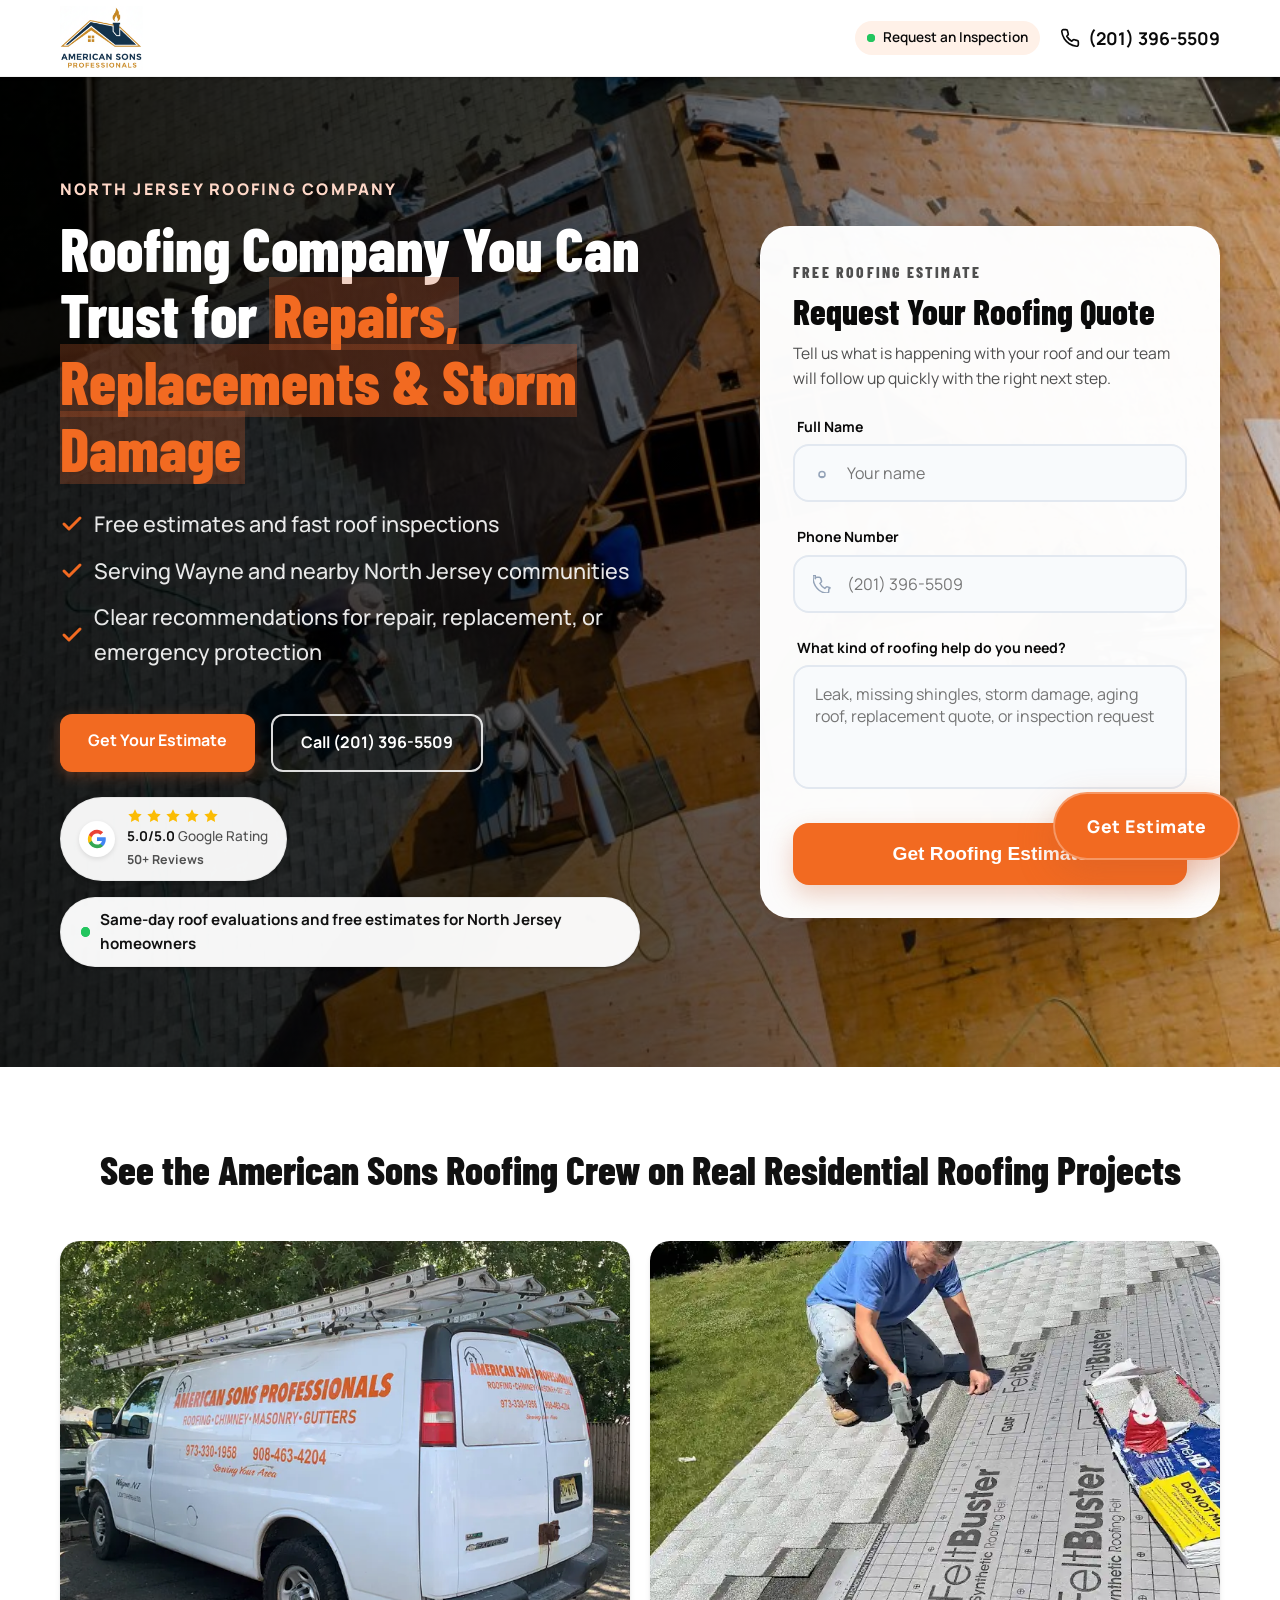
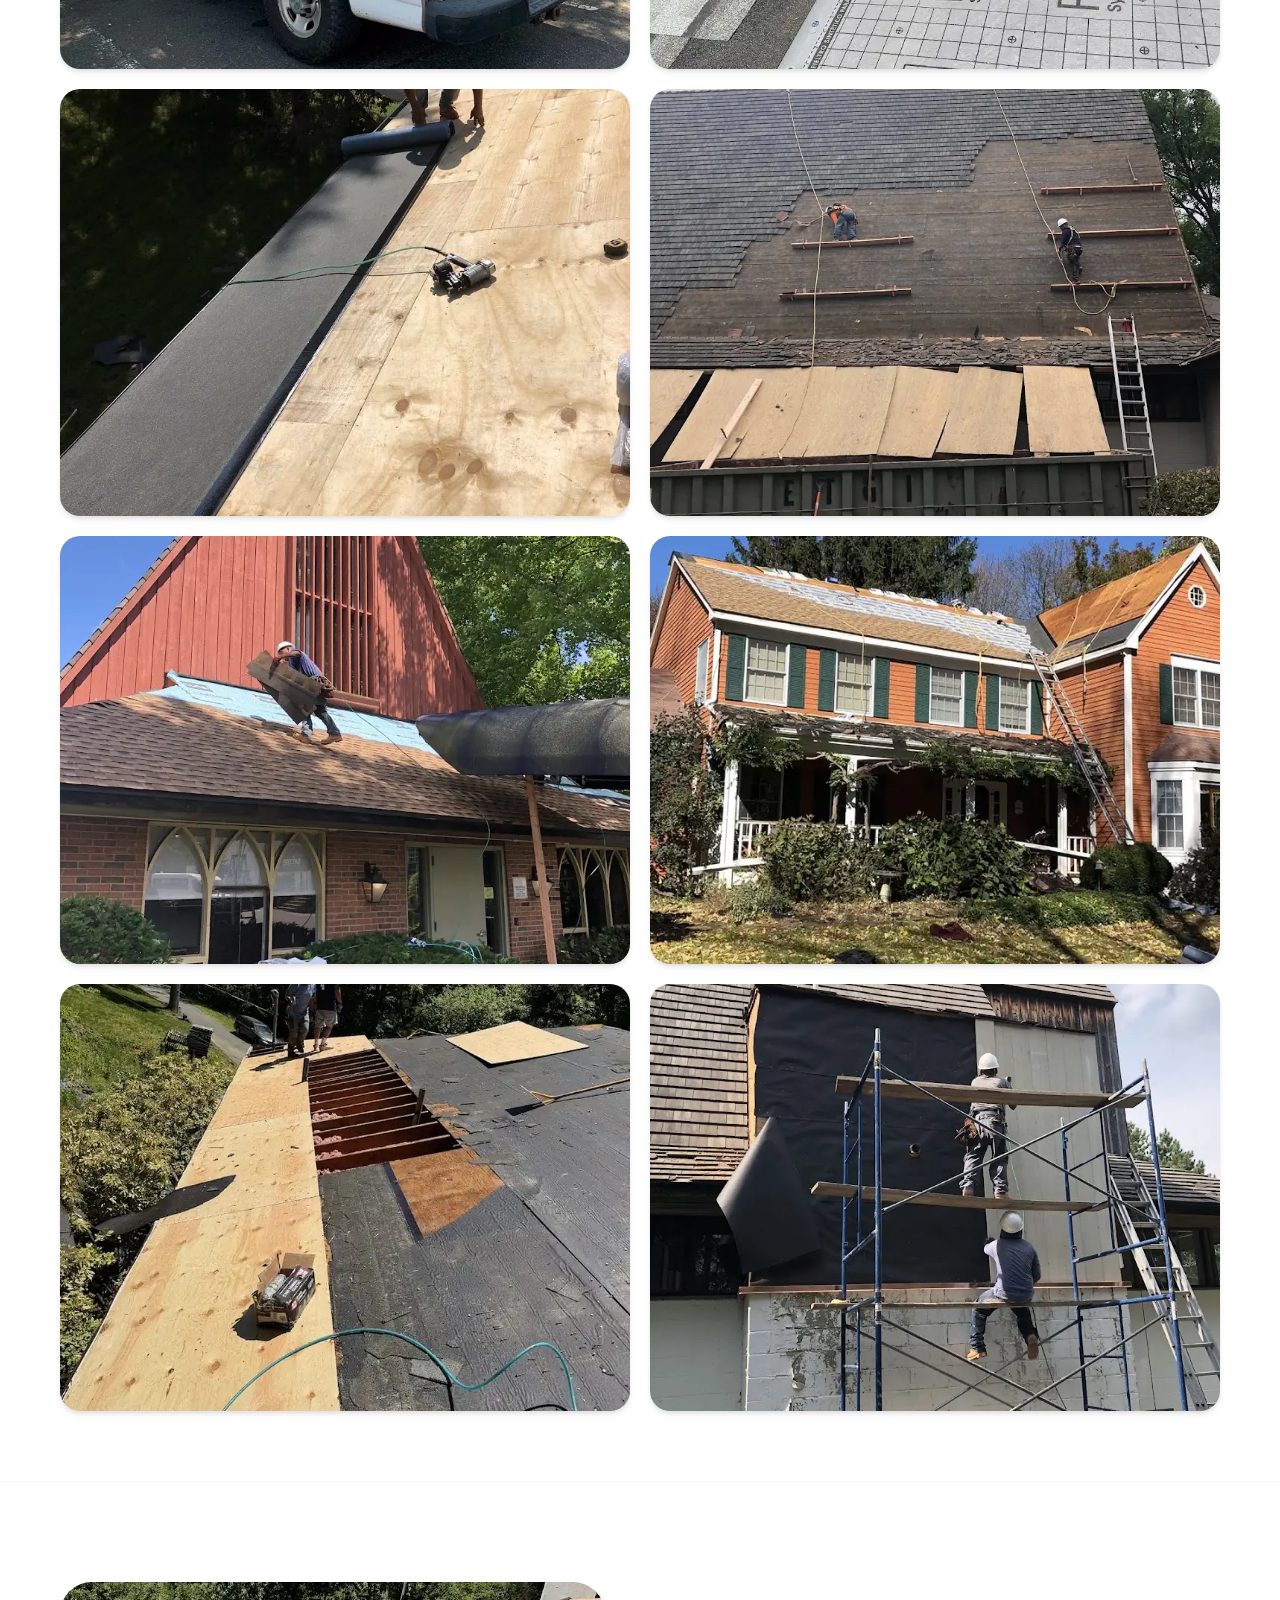
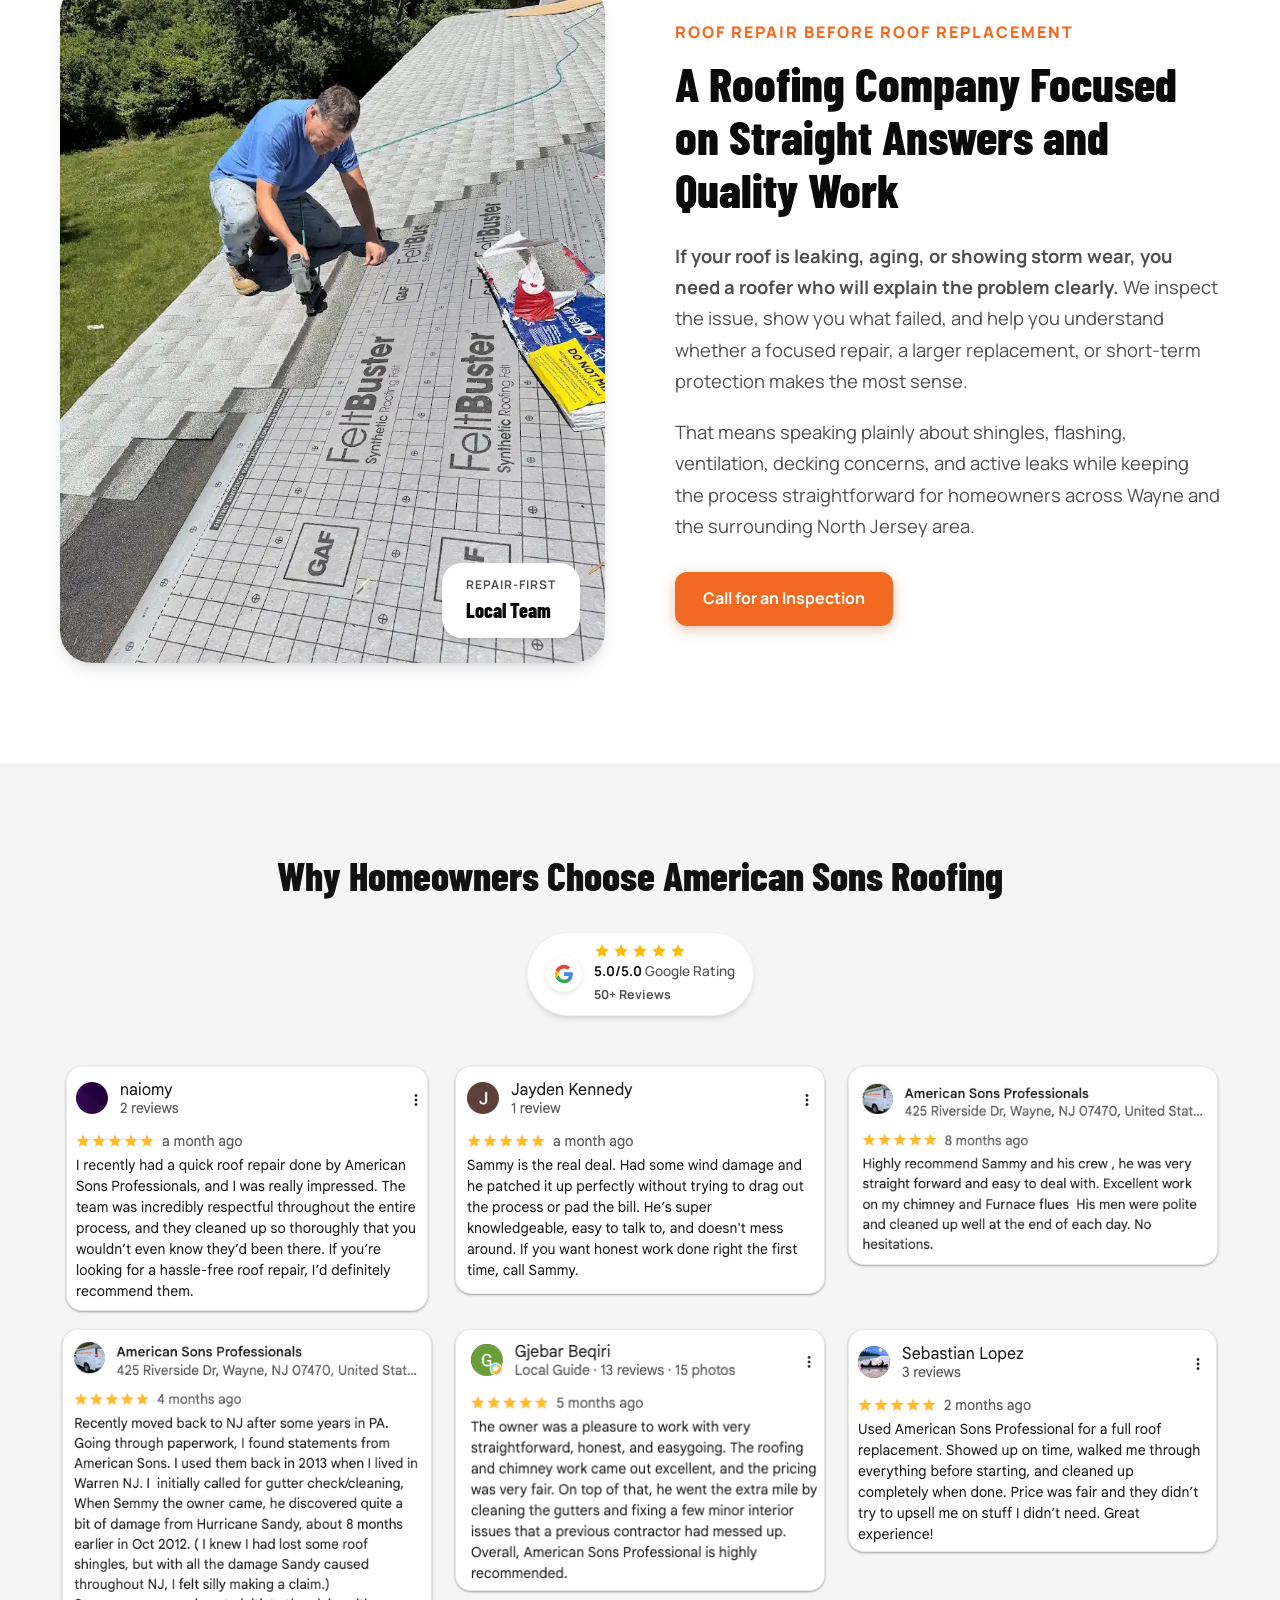
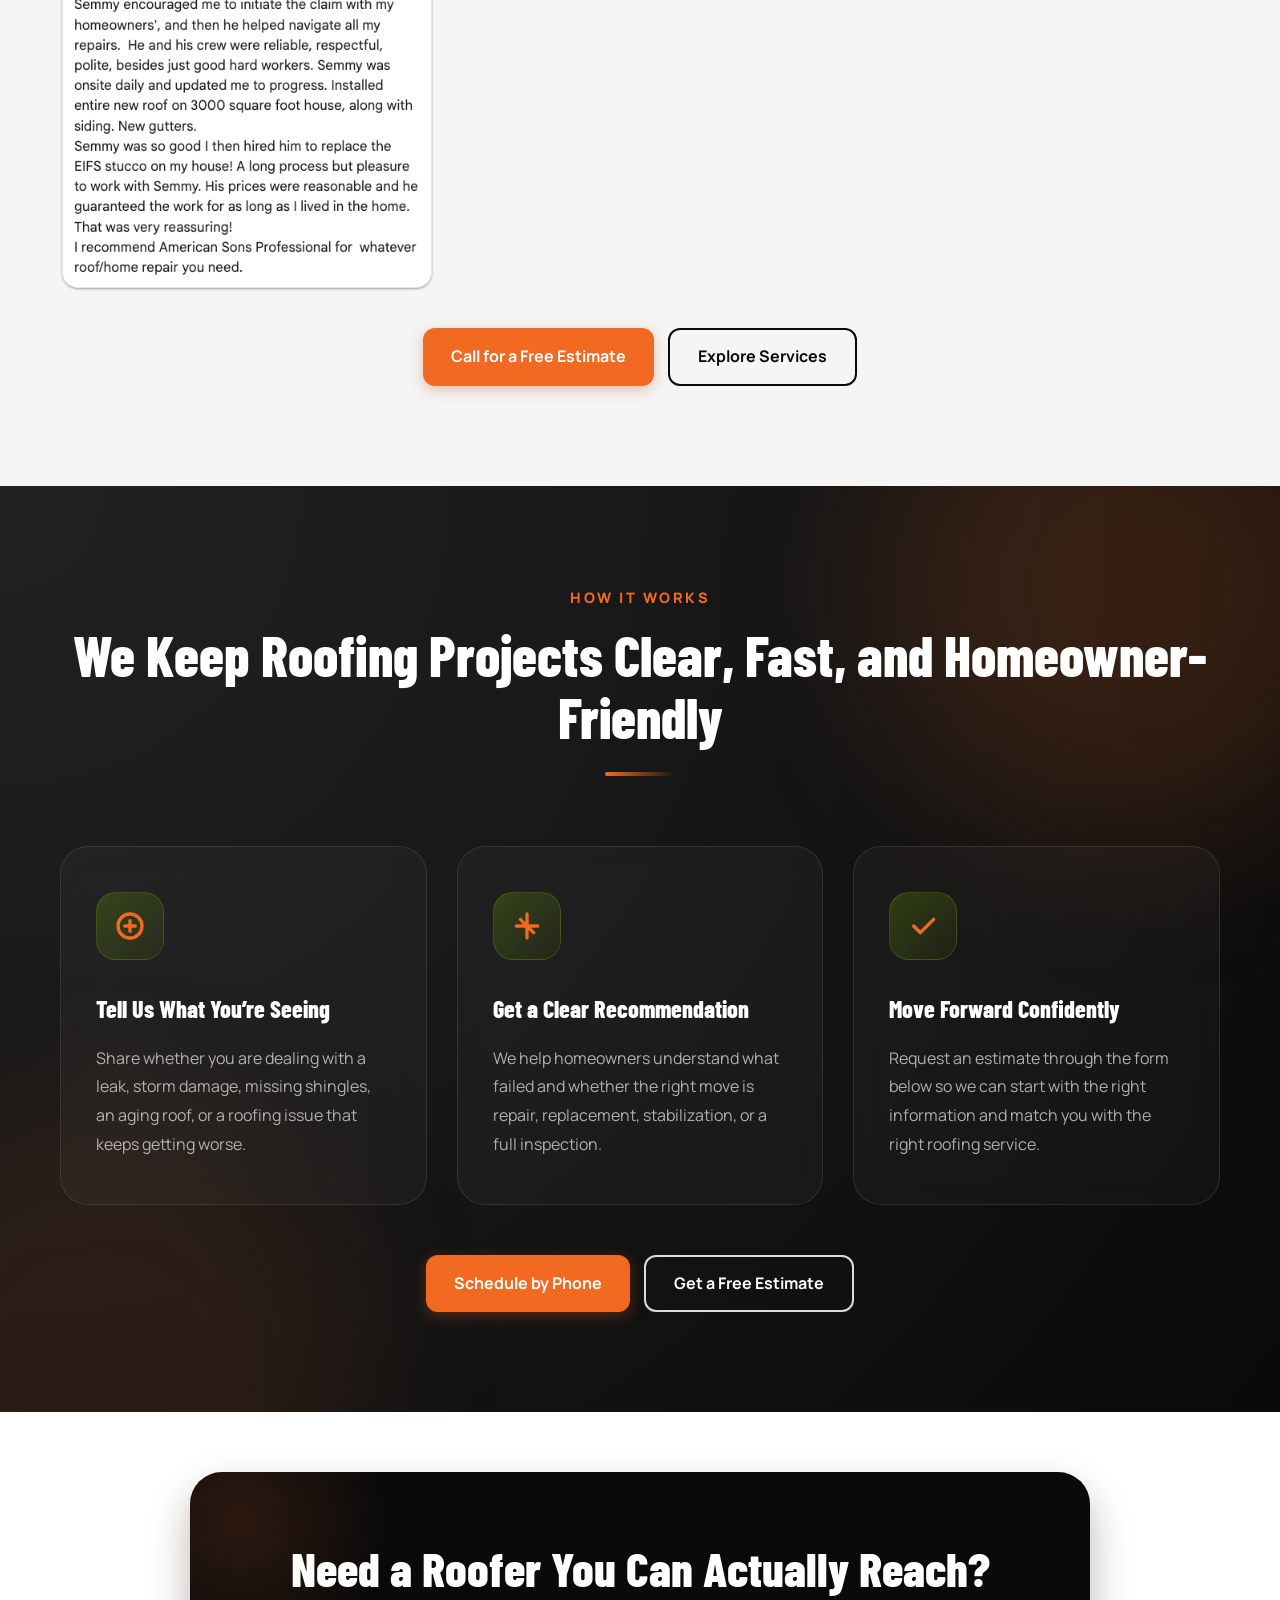
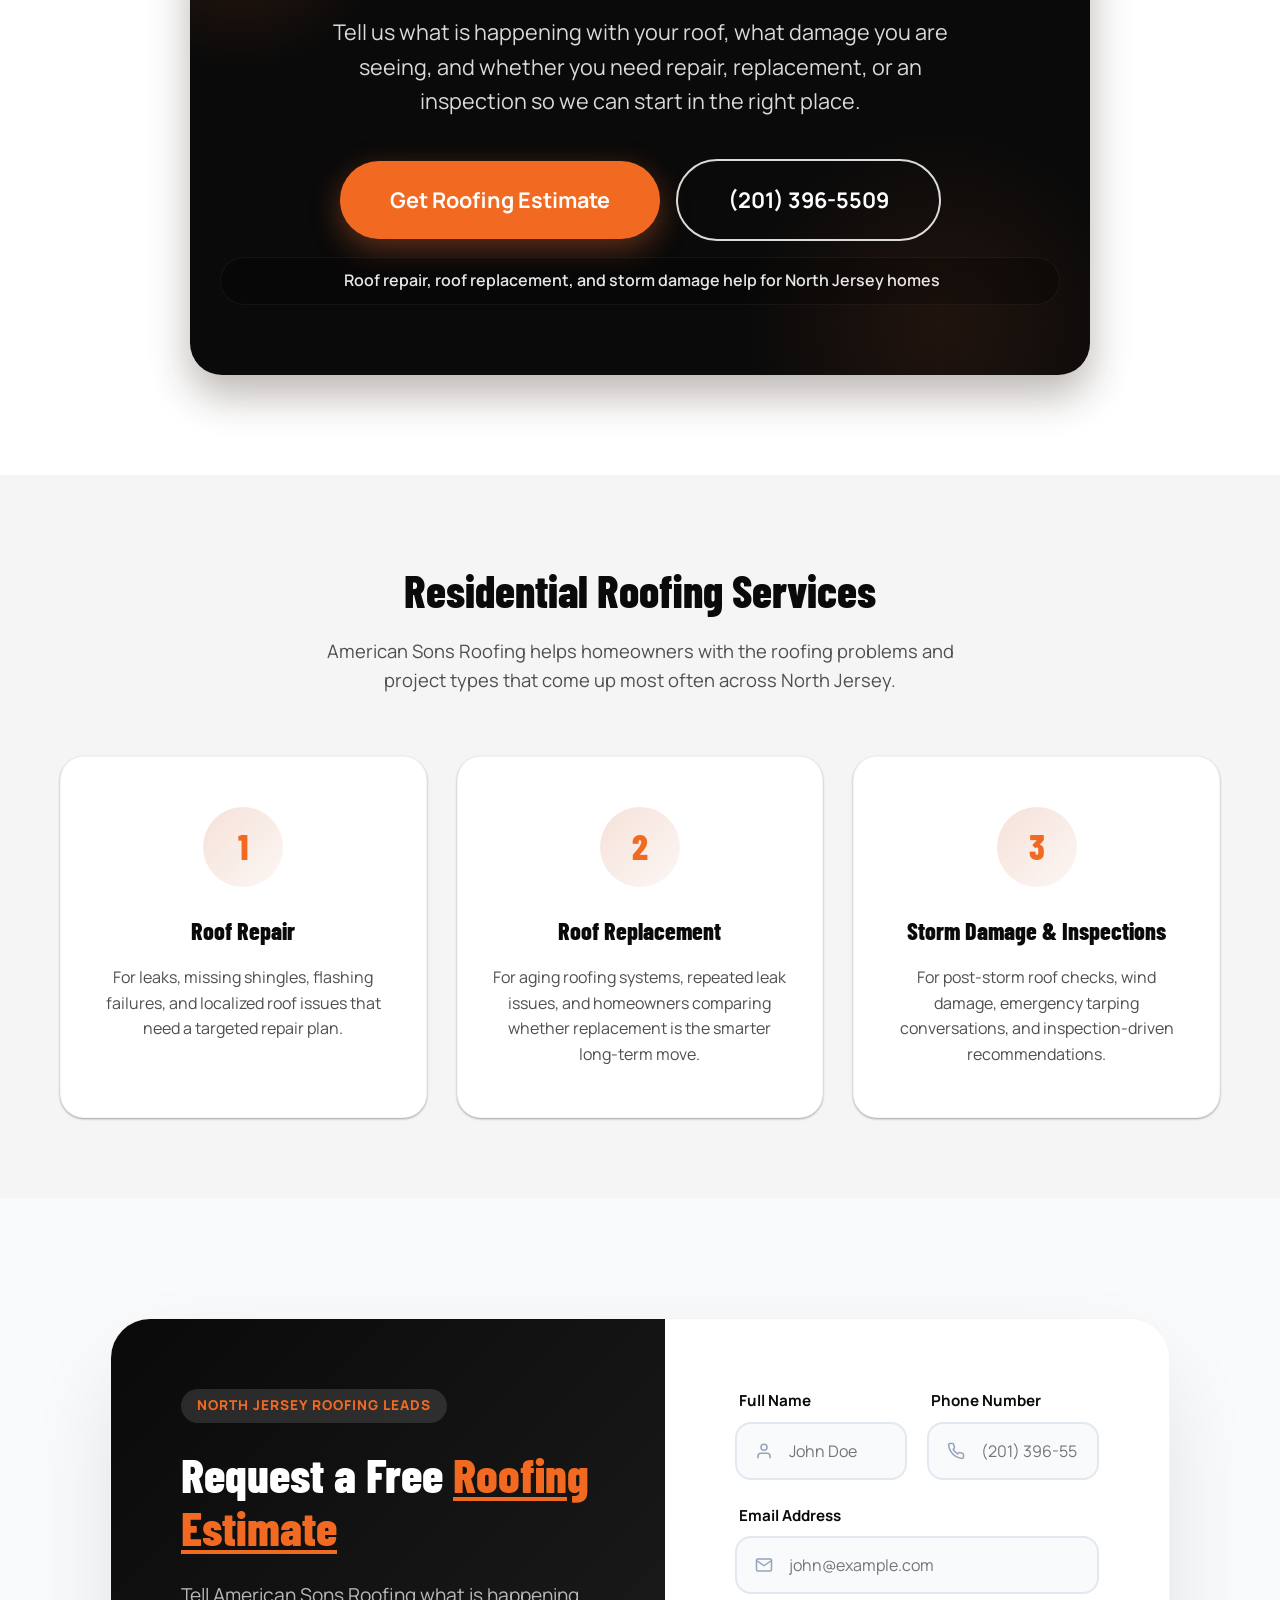
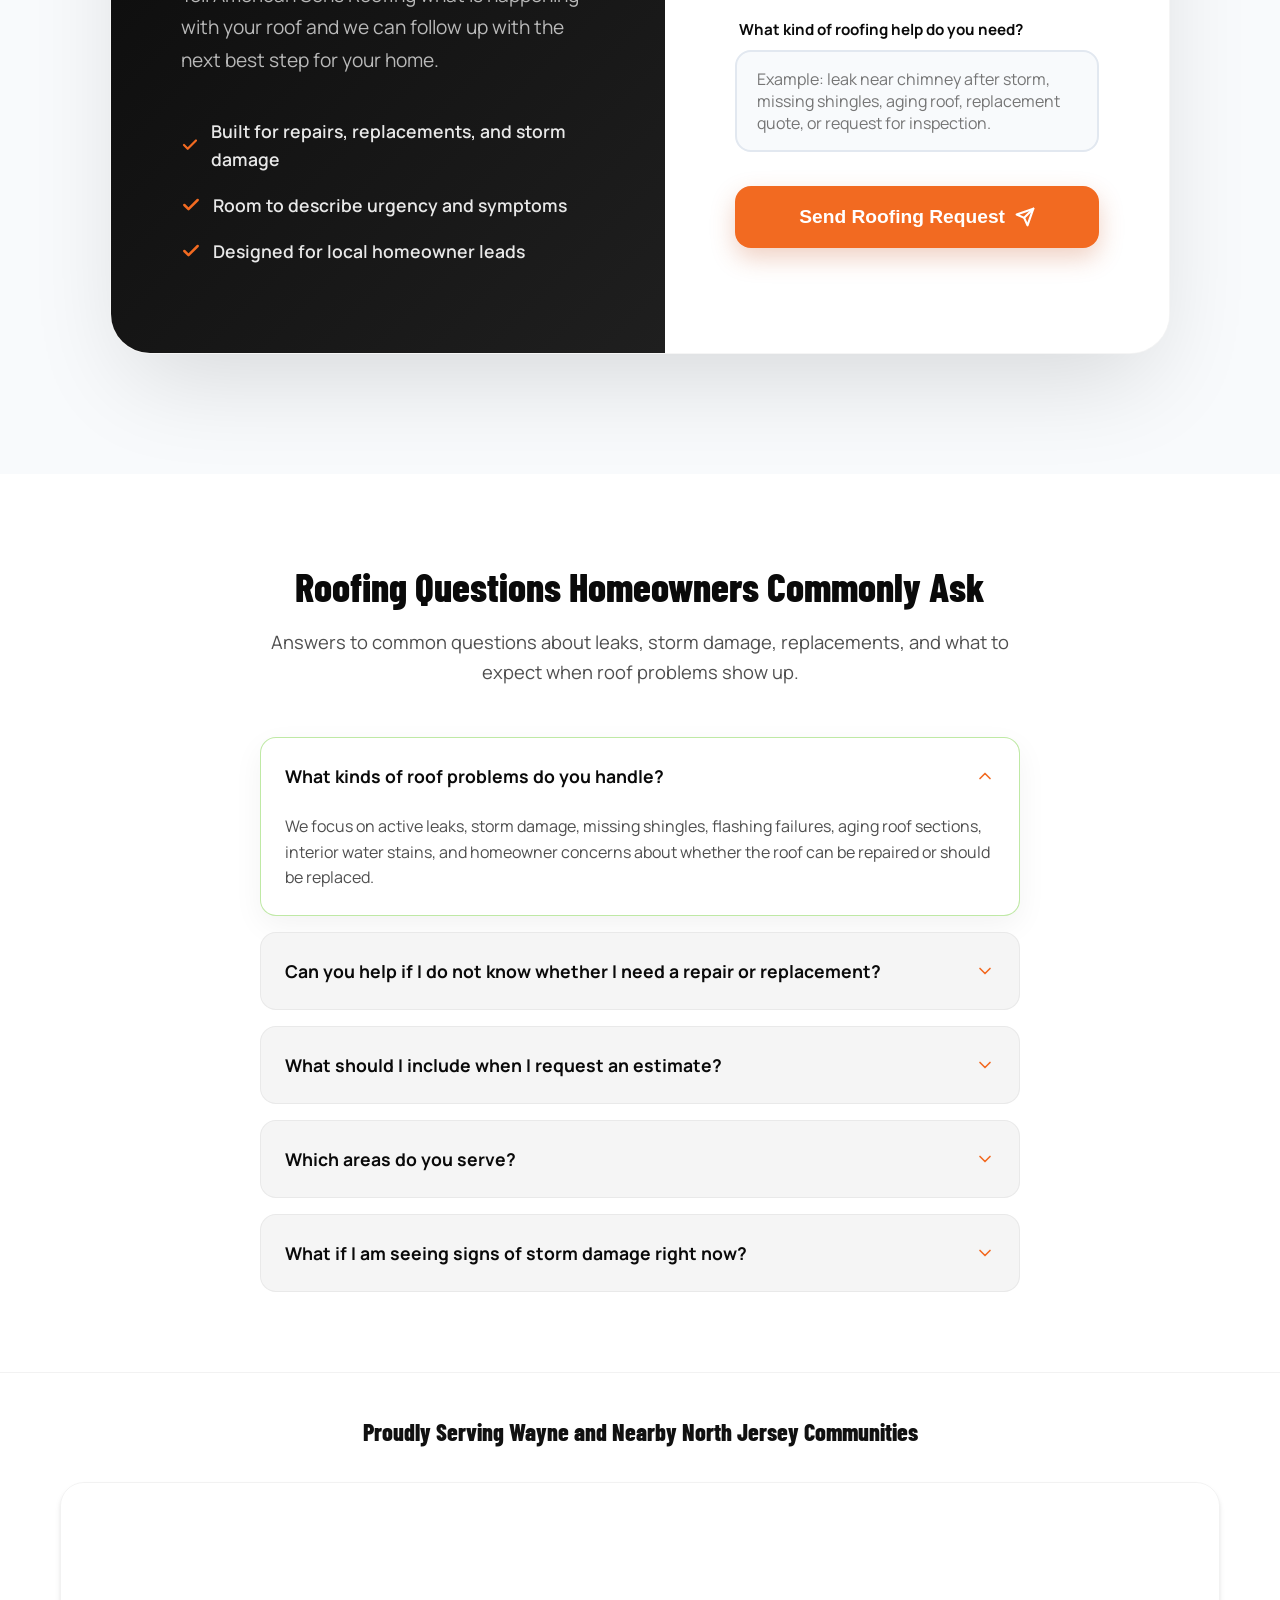
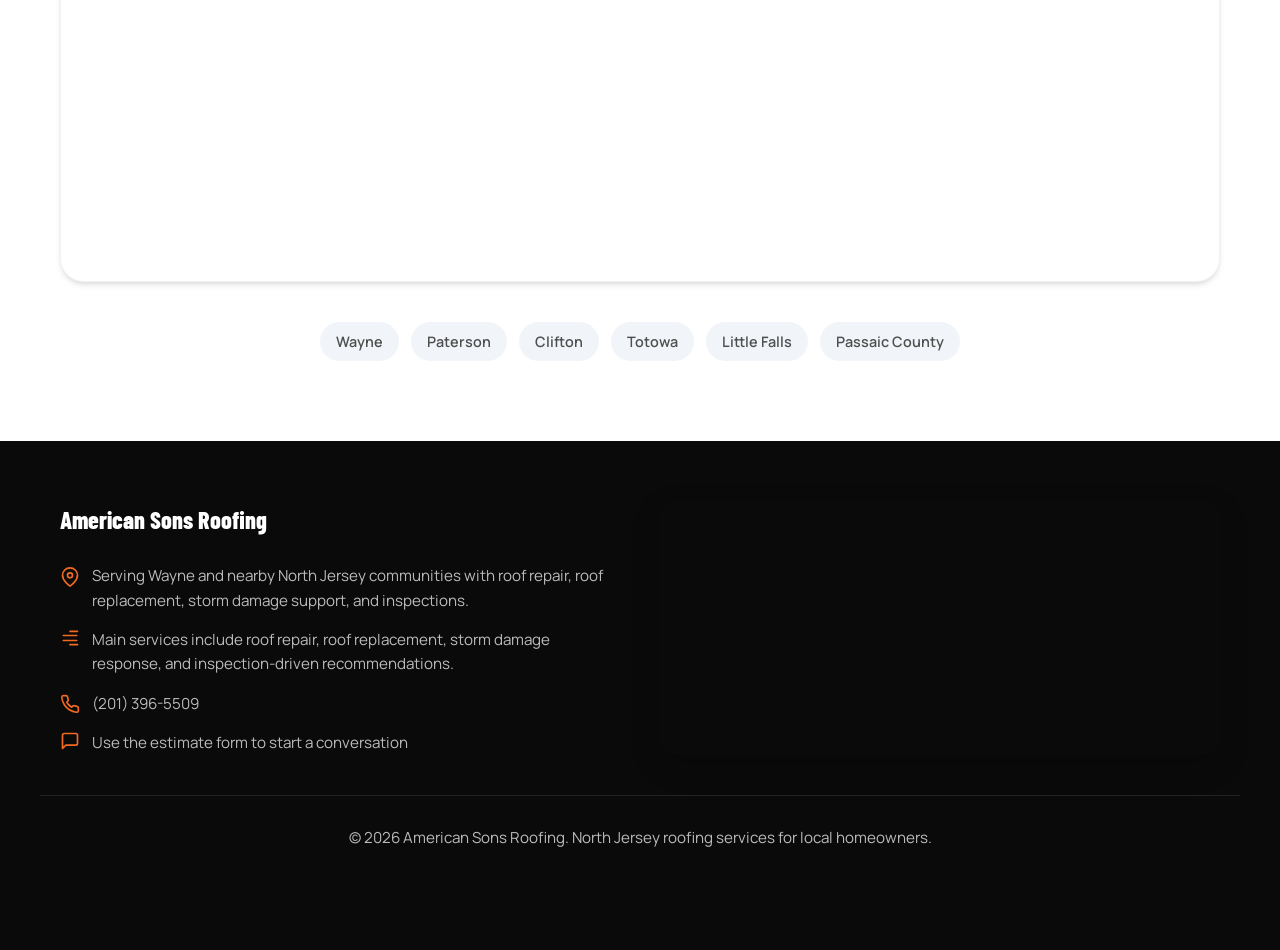
==== commit fc17687e: "fix: refine mobile homepage ctas" ====
--- a/index.html
+++ b/index.html
@@ -214,7 +214,7 @@
         <section class="team-gallery" style="background: var(--white); padding: 70px 0;">
             <div class="container">
                 <div class="section-header" style="margin-bottom: 40px;">
-                    <h2>See the American Sons Roofing Crew on Real Residential Roofing Projects</h2>
+                    <h2 class="team-gallery-title">See the American Sons Roofing Crew on Real Residential Roofing Projects</h2>
                 </div>
                 <div class="team-grid">
                     <div class="team-item">
@@ -262,7 +262,10 @@
                         <p>That means speaking plainly about shingles, flashing, ventilation, decking concerns, and active leaks while keeping the process straightforward for homeowners across Wayne and the surrounding North Jersey area.</p>
                     </div>
                     <div class="owner-cta">
-                        <a href="tel:2013965509" onclick="return gtag_report_conversion('tel:2013965509');" class="btn btn-primary">Call for an Inspection</a>
+                        <a href="tel:2013965509" onclick="return gtag_report_conversion('tel:2013965509');" class="btn btn-primary btn-call-icon">
+                            <svg class="phone-icon" viewBox="0 0 24 24" fill="none" stroke="currentColor" stroke-width="2" stroke-linecap="round" stroke-linejoin="round" aria-hidden="true"><path d="M22 16.92v3a2 2 0 0 1-2.18 2 19.79 19.79 0 0 1-8.63-3.07 19.5 19.5 0 0 1-6-6 19.79 19.79 0 0 1-3.07-8.67A2 2 0 0 1 4.11 2h3a2 2 0 0 1 2 1.72 12.84 12.84 0 0 0 .7 2.81 2 2 0 0 1-.45 2.11L8.09 9.91a16 16 0 0 0 6 6l1.27-1.27a2 2 0 0 1 2.11-.45 12.84 12.84 0 0 0 2.81.7A2 2 0 0 1 22 16.92z"></path></svg>
+                            Call for an Inspection
+                        </a>
                     </div>
                 </div>
             </div>
@@ -317,7 +320,10 @@
                 </div>
 
                 <div style="display: flex; flex-wrap: wrap; justify-content: center; gap: 14px; margin-top: 40px; margin-bottom: 20px;">
-                    <a href="tel:2013965509" onclick="return gtag_report_conversion('tel:2013965509');" class="btn btn-primary" id="reviews-call-btn">Call for a Free Estimate</a>
+                    <a href="tel:2013965509" onclick="return gtag_report_conversion('tel:2013965509');" class="btn btn-primary btn-call-icon" id="reviews-call-btn">
+                        <svg class="phone-icon" viewBox="0 0 24 24" fill="none" stroke="currentColor" stroke-width="2" stroke-linecap="round" stroke-linejoin="round" aria-hidden="true"><path d="M22 16.92v3a2 2 0 0 1-2.18 2 19.79 19.79 0 0 1-8.63-3.07 19.5 19.5 0 0 1-6-6 19.79 19.79 0 0 1-3.07-8.67A2 2 0 0 1 4.11 2h3a2 2 0 0 1 2 1.72 12.84 12.84 0 0 0 .7 2.81 2 2 0 0 1-.45 2.11L8.09 9.91a16 16 0 0 0 6 6l1.27-1.27a2 2 0 0 1 2.11-.45 12.84 12.84 0 0 0 2.81.7A2 2 0 0 1 22 16.92z"></path></svg>
+                        Call for a Free Estimate
+                    </a>
                     <a href="#services" class="btn btn-secondary desktop-only" id="reviews-text-btn" style="border-color: var(--primary); color: var(--primary);">Explore Services</a>
                 </div>
             </div>
@@ -381,7 +387,7 @@
                 <div style="position: absolute; top: -100px; left: -100px; width: 300px; height: 300px; background: radial-gradient(circle, rgba(201, 91, 43, 0.18) 0%, transparent 70%); border-radius: 50%; pointer-events: none;"></div>
                 <div style="position: absolute; bottom: -150px; right: -50px; width: 400px; height: 400px; background: radial-gradient(circle, rgba(201, 91, 43, 0.12) 0%, transparent 70%); border-radius: 50%; pointer-events: none;"></div>
 
-                <h2 style="color: var(--white); position: relative; z-index: 2; line-height: 1.1;">Need a Roofer You Can Actually Reach?</h2>
+                <h2 class="final-cta-title" style="color: var(--white); position: relative; z-index: 2; line-height: 1.1;">Need a Roofer You Can Actually Reach?</h2>
                 <p style="color: rgba(255, 255, 255, 0.85); position: relative; z-index: 2; max-width: 650px; margin: 0 auto 40px auto; font-size: 1.35rem;">Tell us what is happening with your roof, what damage you are seeing, and whether you need repair, replacement, or an inspection so we can start in the right place.</p>
 
                 <div style="position: relative; z-index: 2; display: flex; flex-wrap: wrap; align-items: center; justify-content: center; gap: 16px;">
@@ -394,13 +400,14 @@
                     <a href="tel:2013965509" onclick="return gtag_report_conversion('tel:2013965509');" class="btn btn-primary btn-large mobile-only" id="final-call-btn-mobile" style="padding: 22px 50px; border-radius: 50px; display: inline-flex; align-items: center; gap: 16px; box-shadow: 0 10px 30px rgba(201, 91, 43, 0.45); font-size: 1.35rem;">
                         Call (201) 396-5509
                     </a>
-                    <a href="#services" class="btn btn-secondary mobile-only" id="final-text-btn-mobile" style="padding: 22px 50px; border-radius: 50px; display: inline-flex; align-items: center; gap: 16px; font-size: 1.35rem;">
-                        Review Services
-                    </a>
-
-                    <div style="width: 100%; display: flex; align-items: center; gap: 10px; justify-content: center; background: rgba(0, 0, 0, 0.22); padding: 10px 20px; border-radius: 50px; border: 1px solid rgba(255,255,255,0.05);">
+
+                    <div class="final-availability desktop-only" style="width: 100%; display: flex; align-items: center; gap: 10px; justify-content: center; background: rgba(0, 0, 0, 0.22); padding: 10px 20px; border-radius: 50px; border: 1px solid rgba(255,255,255,0.05);">
                         <span class="pulse-dot" style="width: 10px; height: 10px; margin-right: 4px;"></span>
                         <span style="font-size: 1rem; font-weight: 600; color: rgba(255, 255, 255, 0.9);">Roof repair, roof replacement, and storm damage help for North Jersey homes</span>
+                    </div>
+                    <div class="final-availability mobile-only" style="width: 100%; display: flex; align-items: center; gap: 10px; justify-content: center; background: rgba(0, 0, 0, 0.22); padding: 10px 20px; border-radius: 50px; border: 1px solid rgba(255,255,255,0.05);">
+                        <span class="pulse-dot" style="width: 10px; height: 10px; margin-right: 4px;"></span>
+                        <span style="font-size: 1rem; font-weight: 600; color: rgba(255, 255, 255, 0.9);">We can come today</span>
                     </div>
                 </div>
             </div>
@@ -520,7 +527,7 @@
         <section id="faq" class="faq-section" style="padding: 80px 0; background: var(--white);">
             <div class="container" style="max-width: 800px;">
                 <div class="section-header" style="text-align: center; margin-bottom: 50px;">
-                    <h2 style="font-size: 2.5rem; color: var(--primary);">Roofing Questions Homeowners Commonly Ask</h2>
+                    <h2 class="faq-title" style="font-size: 2.5rem; color: var(--primary);">Roofing Questions Homeowners Commonly Ask</h2>
                     <p style="color: var(--text-light); font-size: 1.15rem; margin-top: 10px;">Answers to common questions about leaks, storm damage, replacements, and what to expect when roof problems show up.</p>
                 </div>
 
--- a/style.css
+++ b/style.css
@@ -218,6 +218,10 @@
 .phone-icon {
     width: 20px;
     height: 20px;
+}
+
+.btn-call-icon .phone-icon {
+    display: none;
 }
 
 @keyframes ring {
@@ -991,13 +995,44 @@
     }
 
     .hero-content h1 {
-        font-size: 2.15rem;
+        font-size: 1.85rem;
         line-height: 1.08;
         margin-bottom: 20px;
+        margin-left: -8px;
+        margin-right: -8px;
     }
 
     .section-header h2 {
         font-size: 2rem;
+    }
+
+    .team-gallery-title,
+    .faq-title {
+        line-height: 0.98;
+    }
+
+    .btn-call-icon .phone-icon {
+        display: block;
+        width: 18px;
+        height: 18px;
+        flex-shrink: 0;
+    }
+
+    .final-cta-title {
+        font-size: 2.2rem;
+        line-height: 1 !important;
+    }
+
+    #final-call-btn-mobile {
+        width: 100%;
+        max-width: 300px;
+        padding: 16px 20px !important;
+        font-size: 1.1rem !important;
+        white-space: nowrap;
+    }
+
+    .final-availability.mobile-only {
+        display: flex !important;
     }
 
     .review-grid {
@@ -1085,6 +1120,20 @@
     .hero-subtext svg {
         width: 20px;
         height: 20px;
+    }
+
+    .form-tag {
+        display: none;
+    }
+
+    .form-perks {
+        align-self: stretch;
+        text-align: left;
+    }
+
+    .form-perks li {
+        align-items: flex-start;
+        text-align: left;
     }
 
     footer {
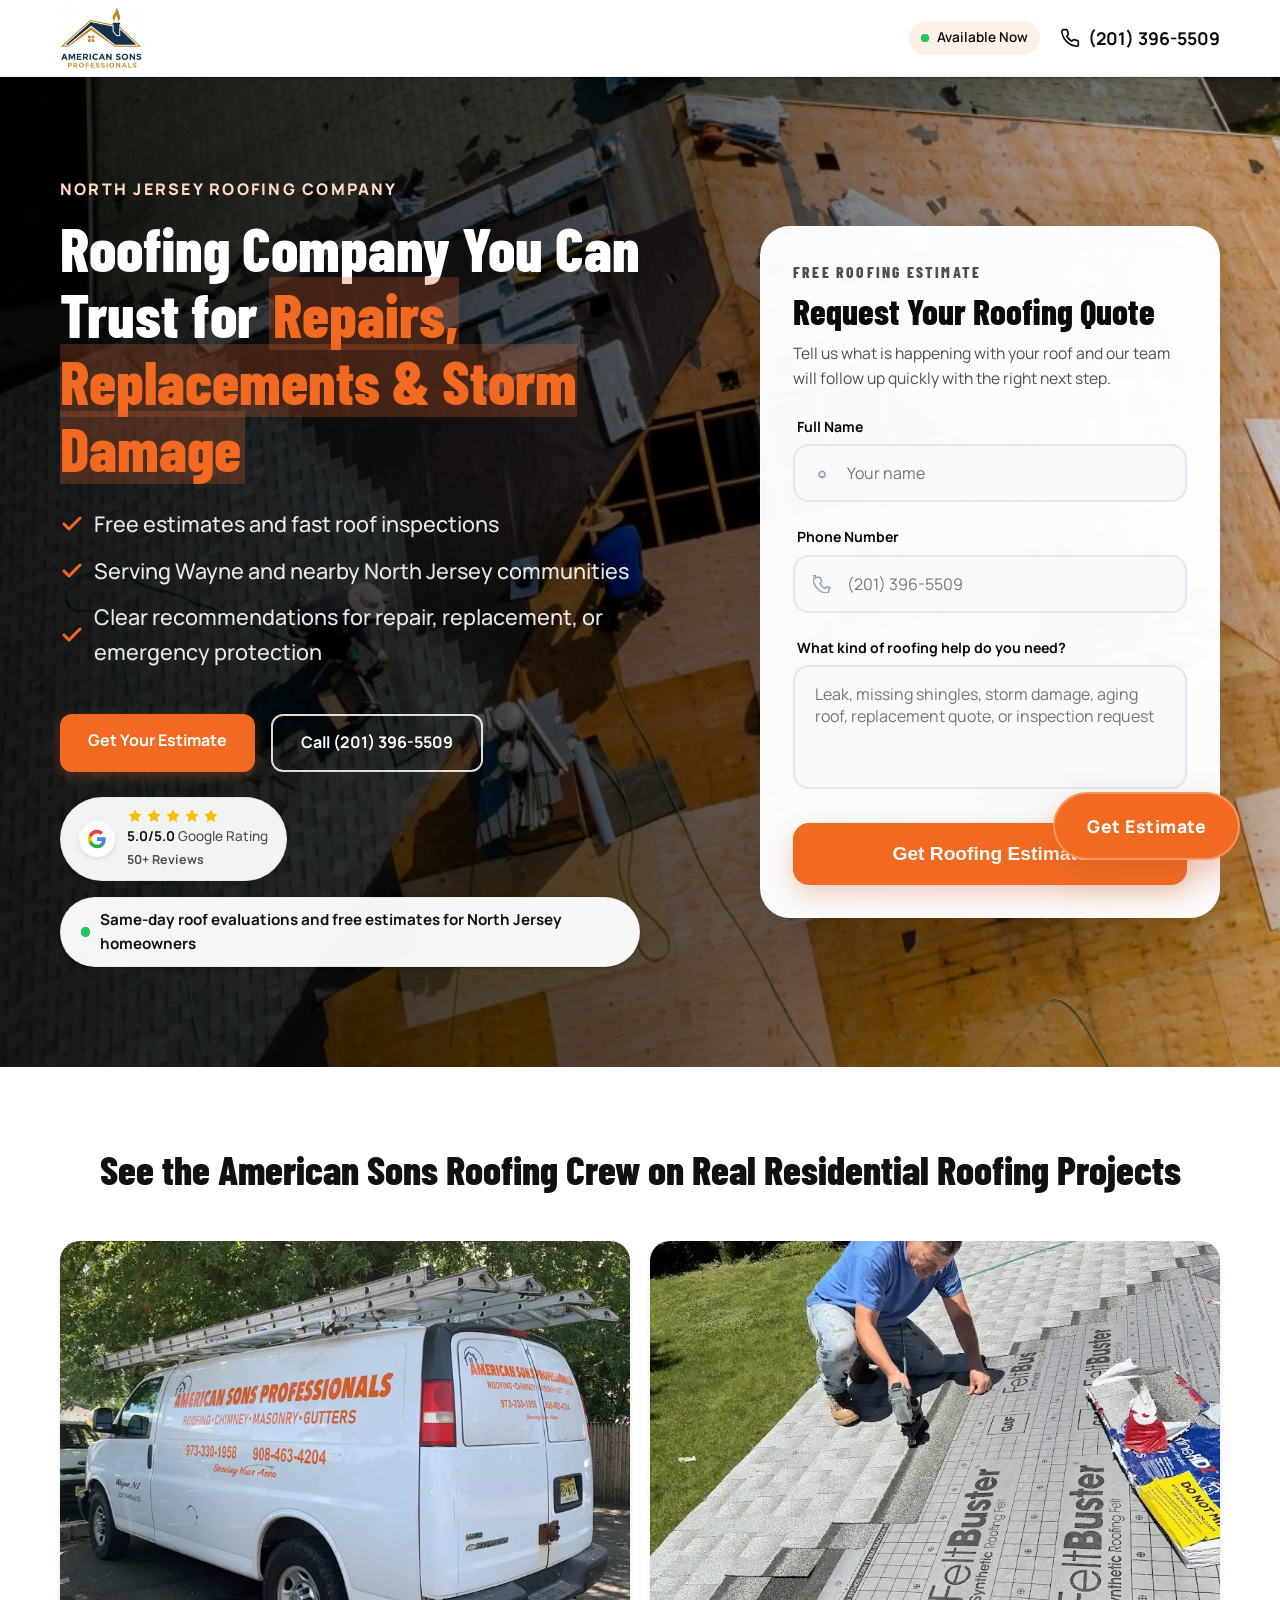
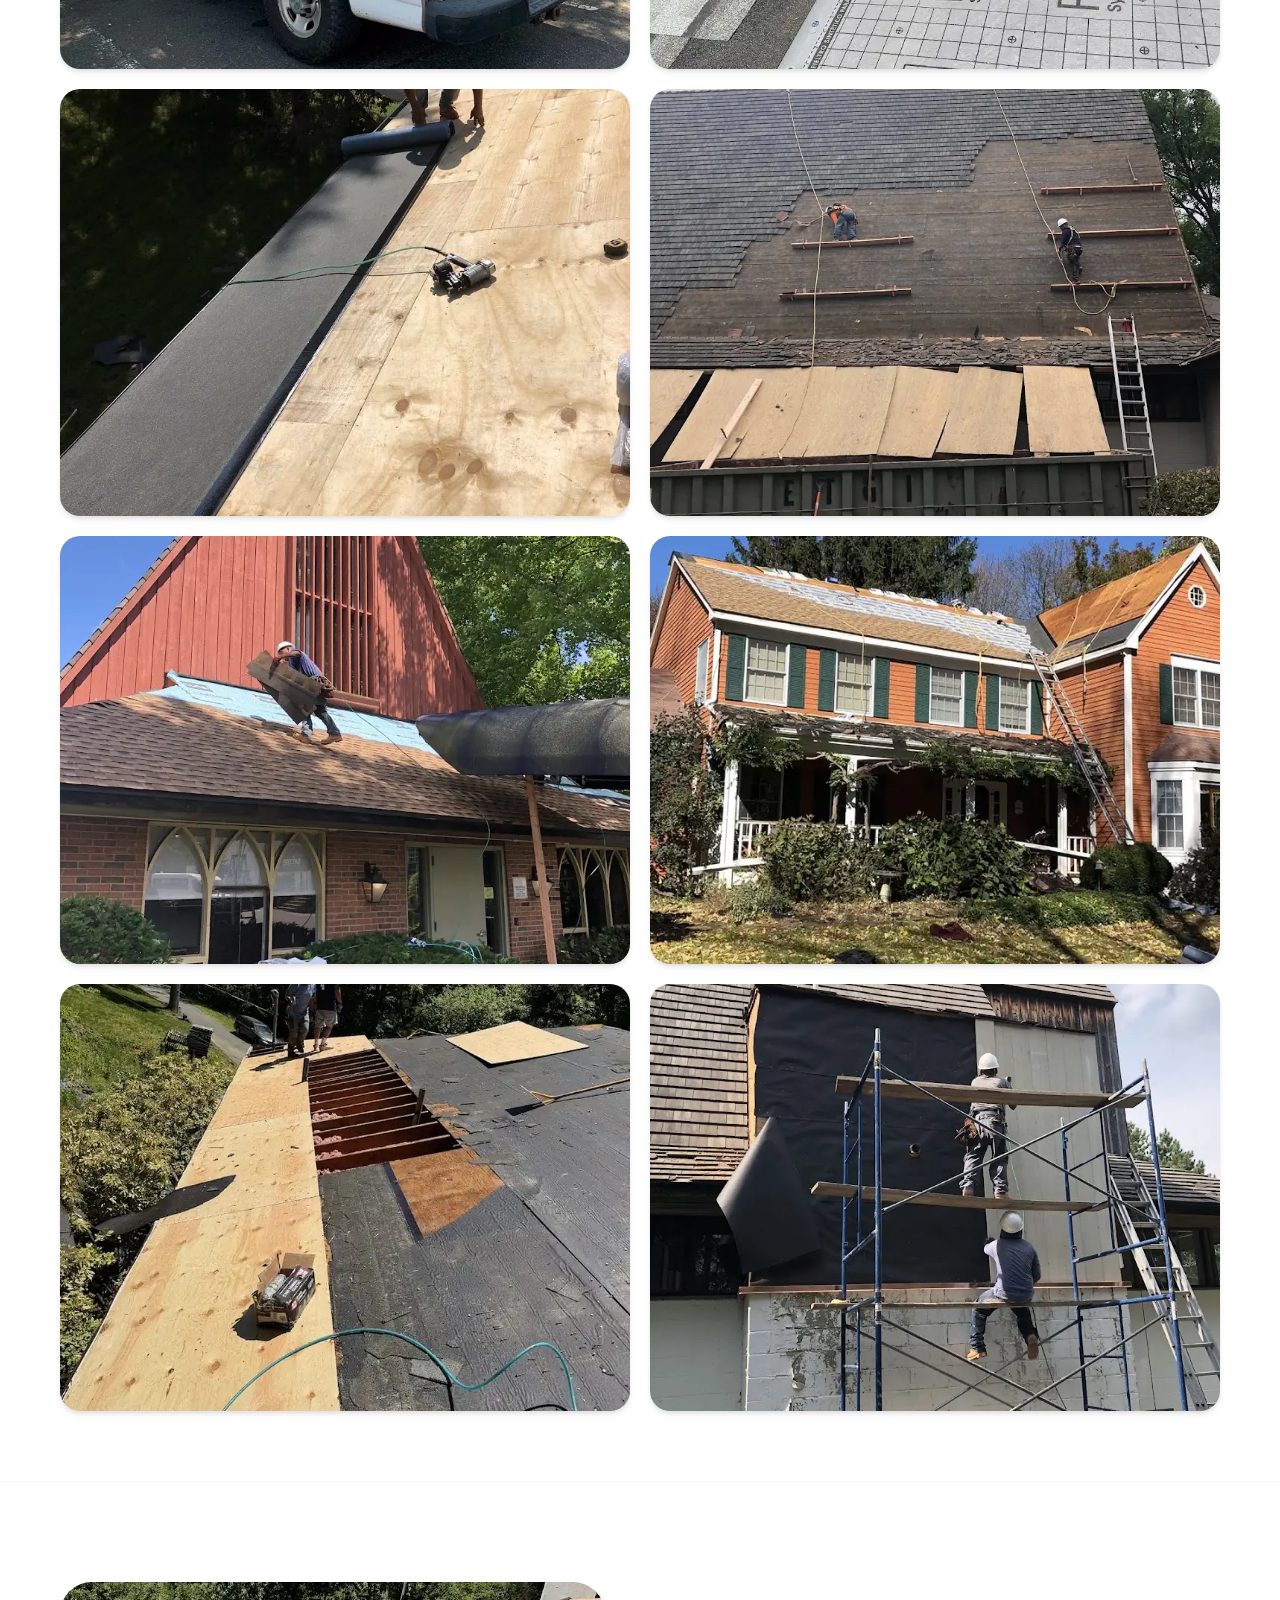
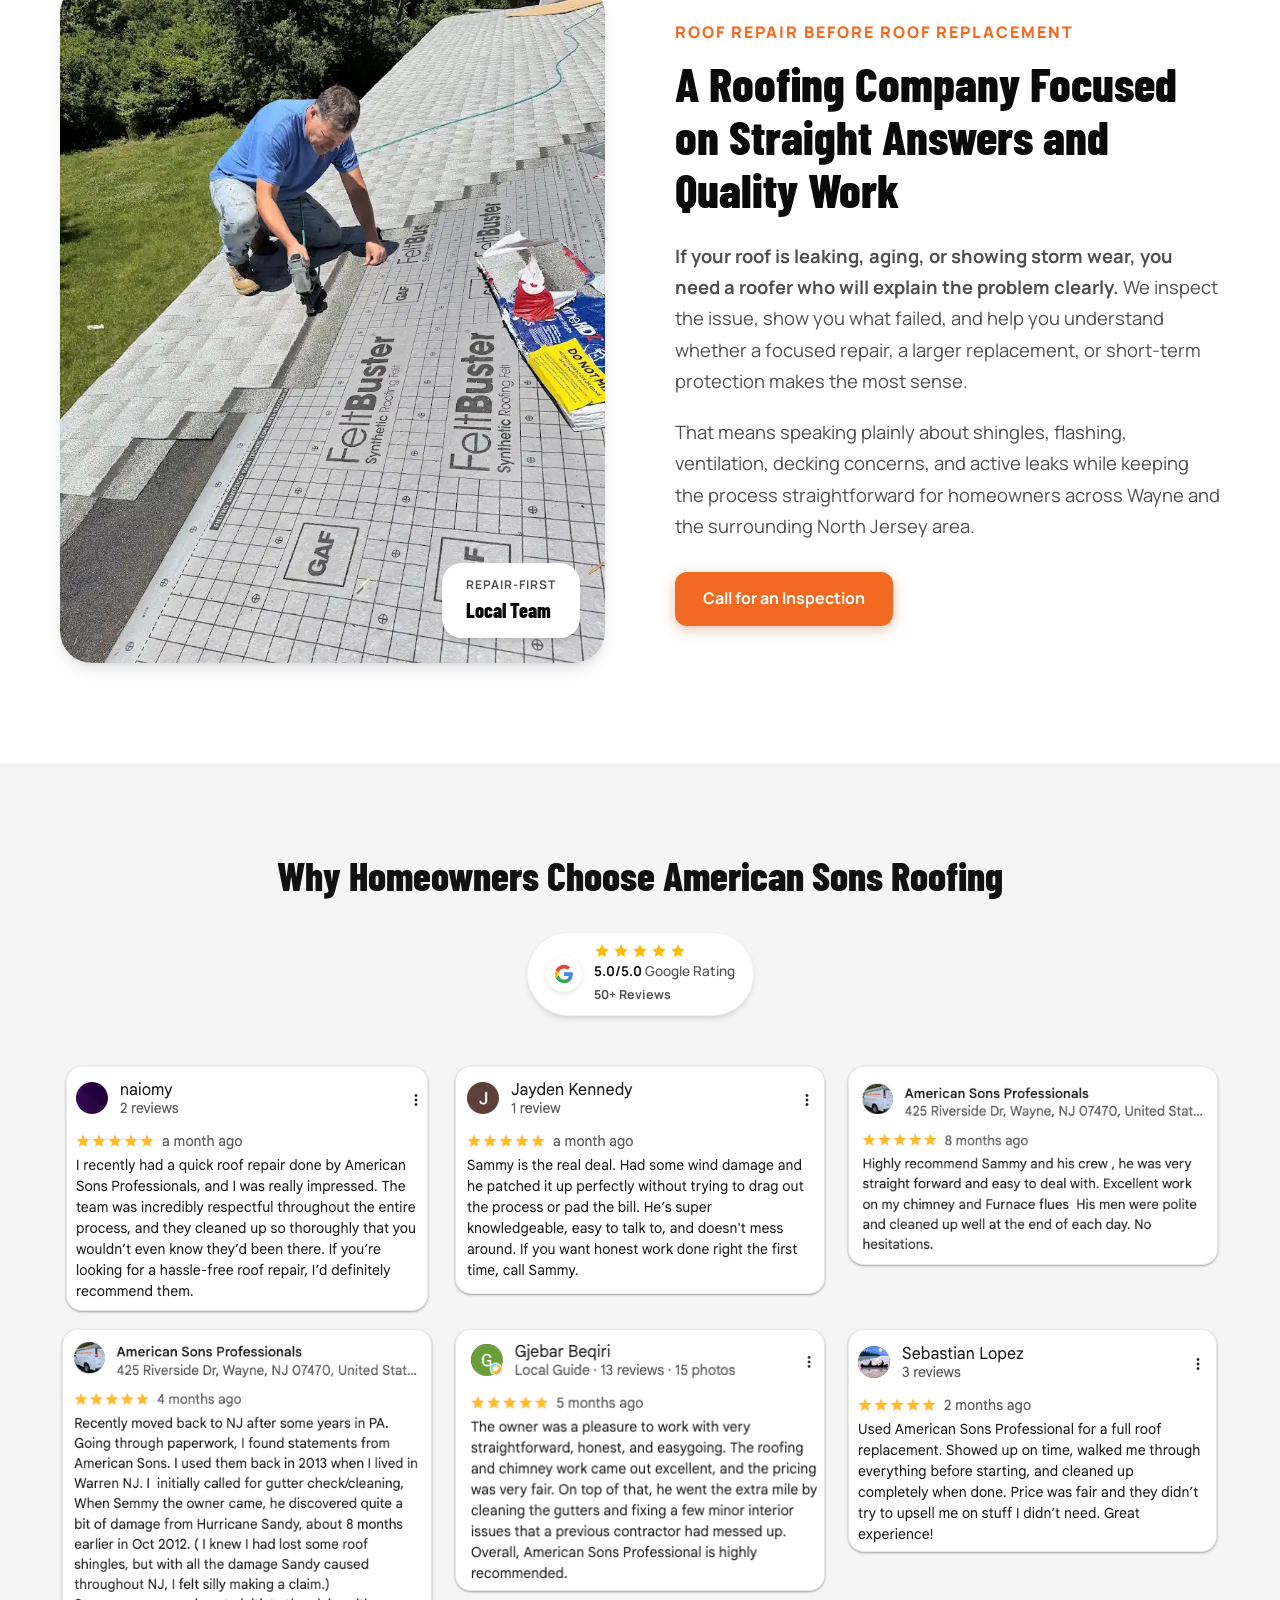
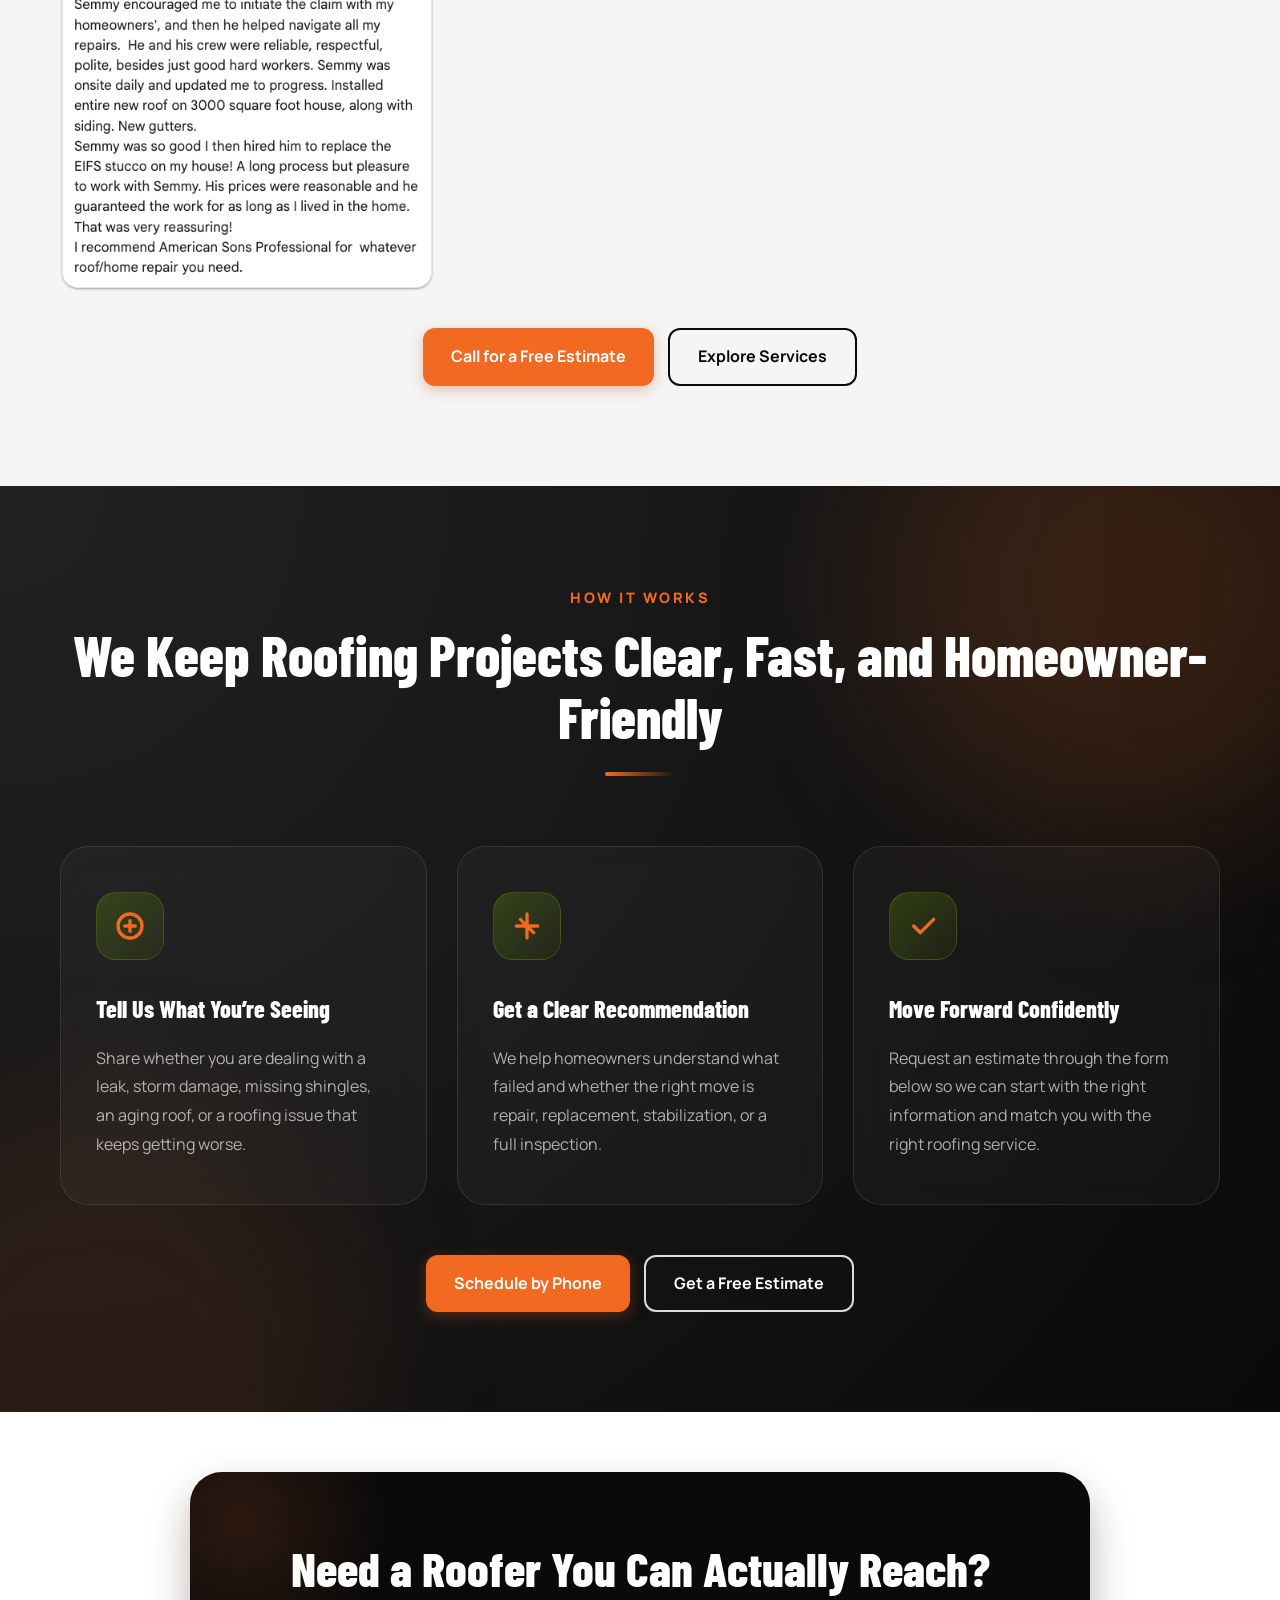
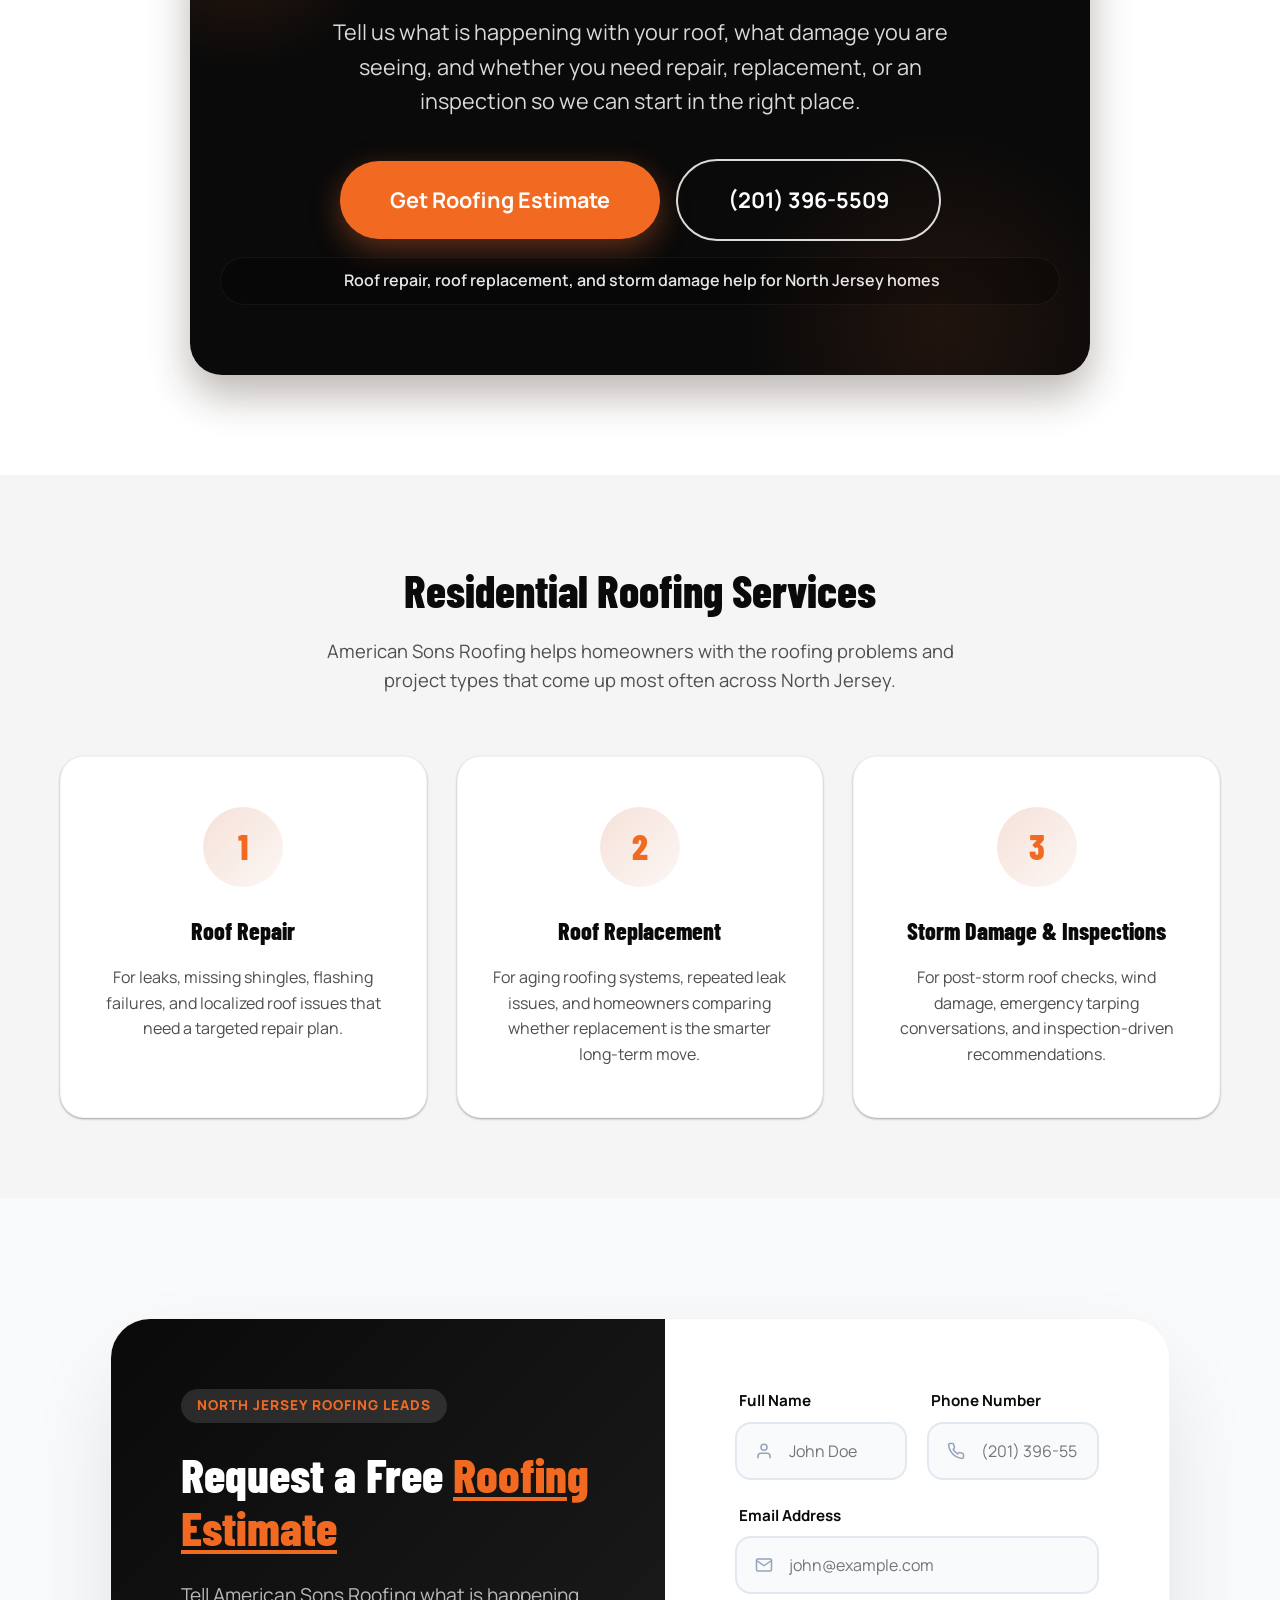
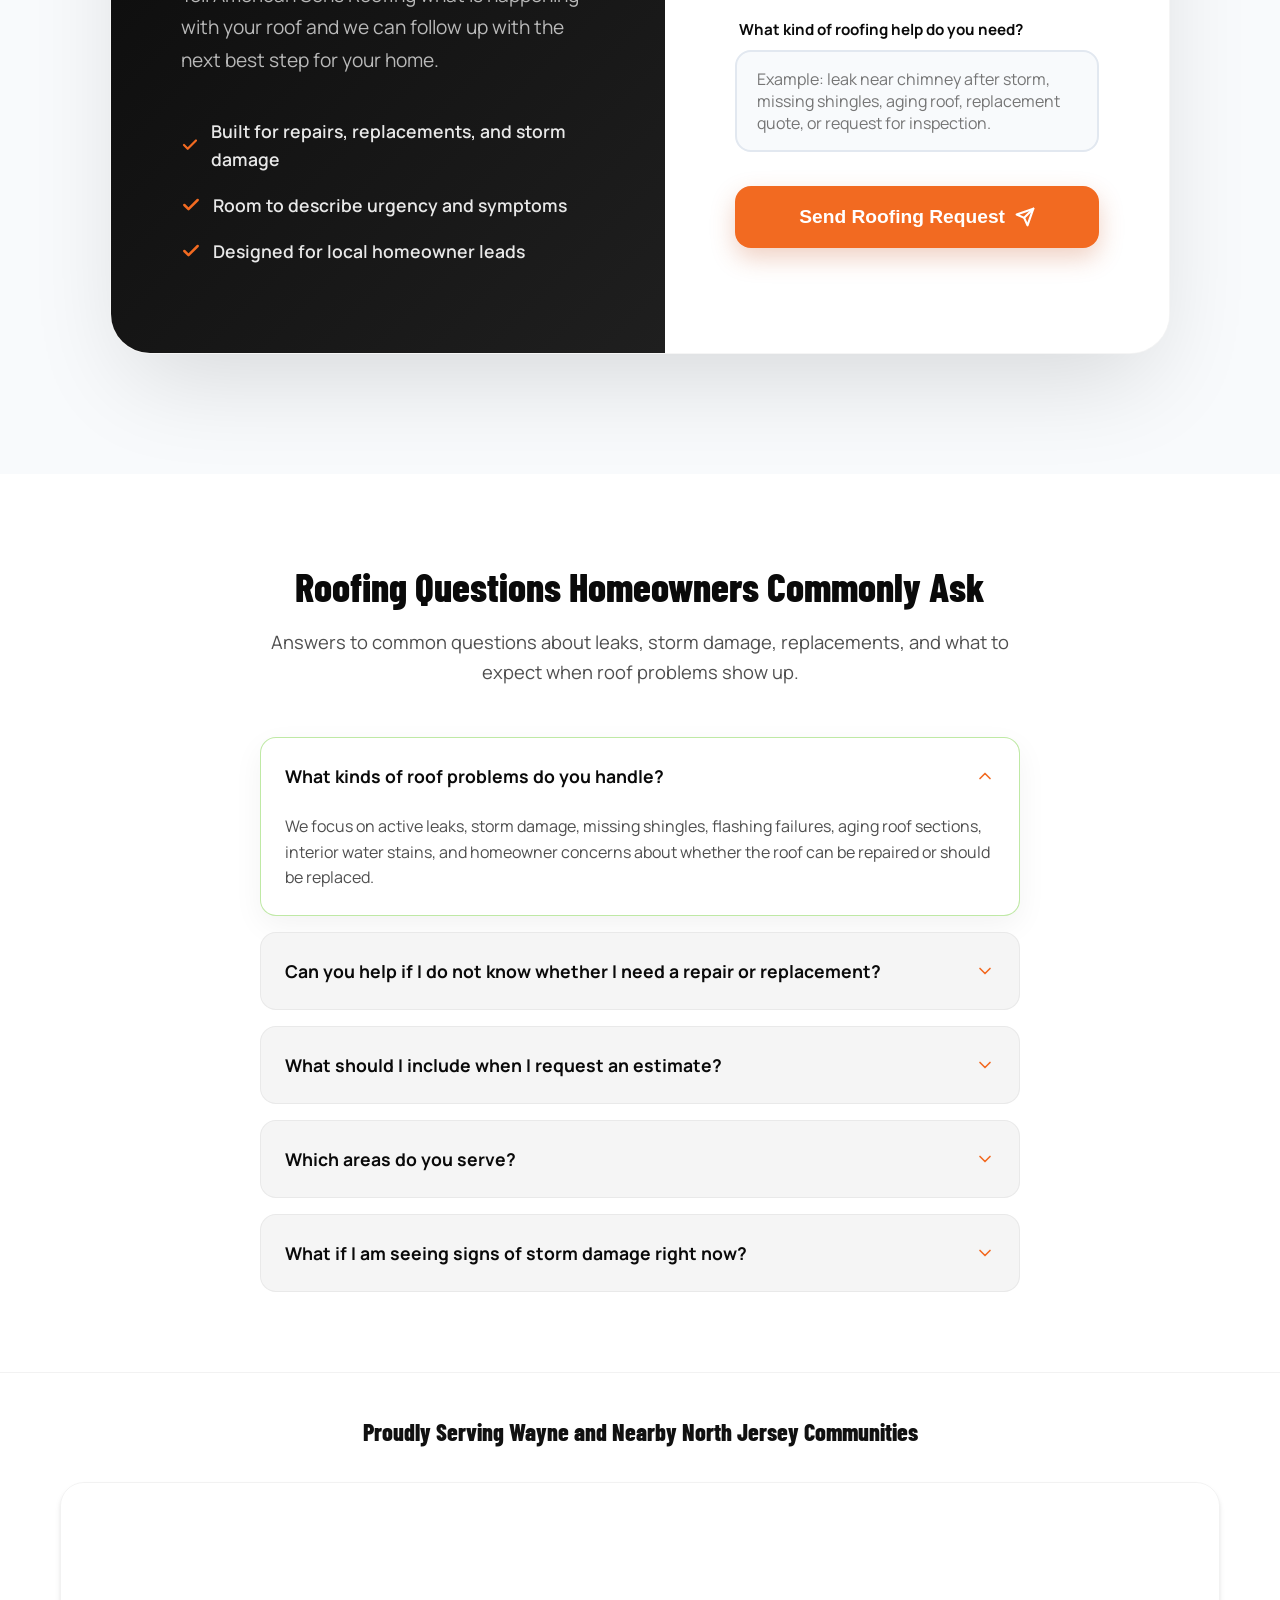
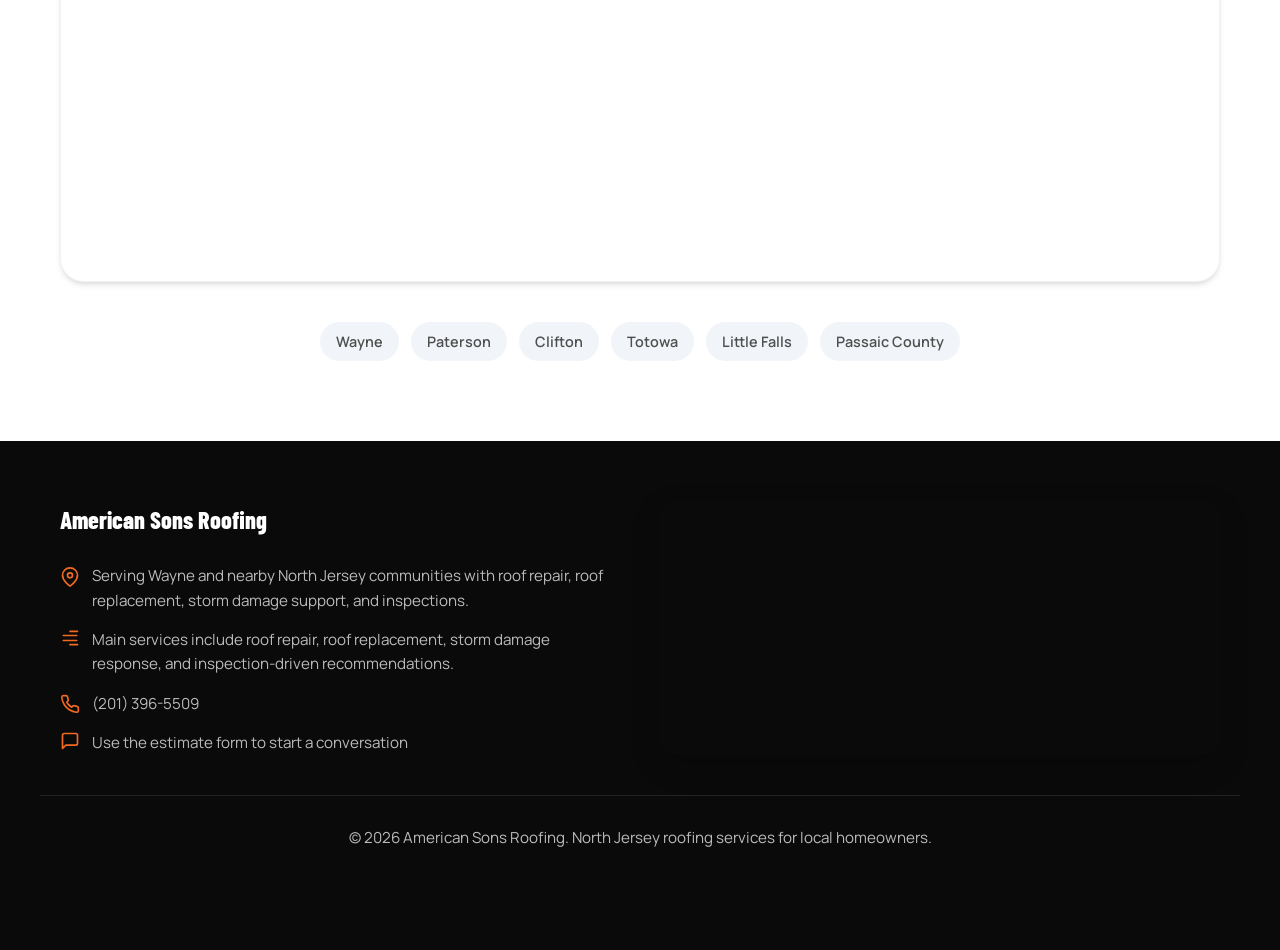
==== commit f5d5829d: "fix: update roofing header availability label" ====
--- a/index.html
+++ b/index.html
@@ -85,7 +85,7 @@
     </script>
 </head>
 
-<body>
+<body class="roofing-landing-page">
     <header class="sticky-header">
         <div class="container header-content">
             <div class="logo">
@@ -94,7 +94,7 @@
             <div class="header-right">
                 <div class="status-badge">
                     <span class="pulse-dot"></span>
-                    Request an Inspection
+                    Available Now
                 </div>
                 <a href="tel:2013965509" onclick="return gtag_report_conversion('tel:2013965509');" class="phone-link">
                     <svg class="phone-icon" viewBox="0 0 24 24" fill="none" stroke="currentColor" stroke-width="2" stroke-linecap="round" stroke-linejoin="round" aria-hidden="true">
--- a/style.css
+++ b/style.css
@@ -1018,9 +1018,14 @@
         flex-shrink: 0;
     }
 
-    .final-cta-title {
-        font-size: 2.2rem;
+    .roofing-landing-page .final-cta h2 {
+        font-size: 2.4rem !important;
         line-height: 1 !important;
+    }
+
+    .roofing-landing-page .final-cta p {
+        font-size: 1.05rem !important;
+        line-height: 1.55;
     }
 
     #final-call-btn-mobile {
@@ -1099,8 +1104,9 @@
         box-shadow: 0 8px 20px rgba(201, 91, 43, 0.22);
     }
 
-    .eyebrow {
+    .roofing-landing-page .eyebrow {
         text-align: center;
+        font-size: 0.9rem;
     }
 
     .hero-subtext,
@@ -1122,16 +1128,16 @@
         height: 20px;
     }
 
-    .form-tag {
+    .roofing-landing-page .form-tag {
         display: none;
     }
 
-    .form-perks {
+    .roofing-landing-page .form-perks {
         align-self: stretch;
         text-align: left;
     }
 
-    .form-perks li {
+    .roofing-landing-page .form-perks li {
         align-items: flex-start;
         text-align: left;
     }
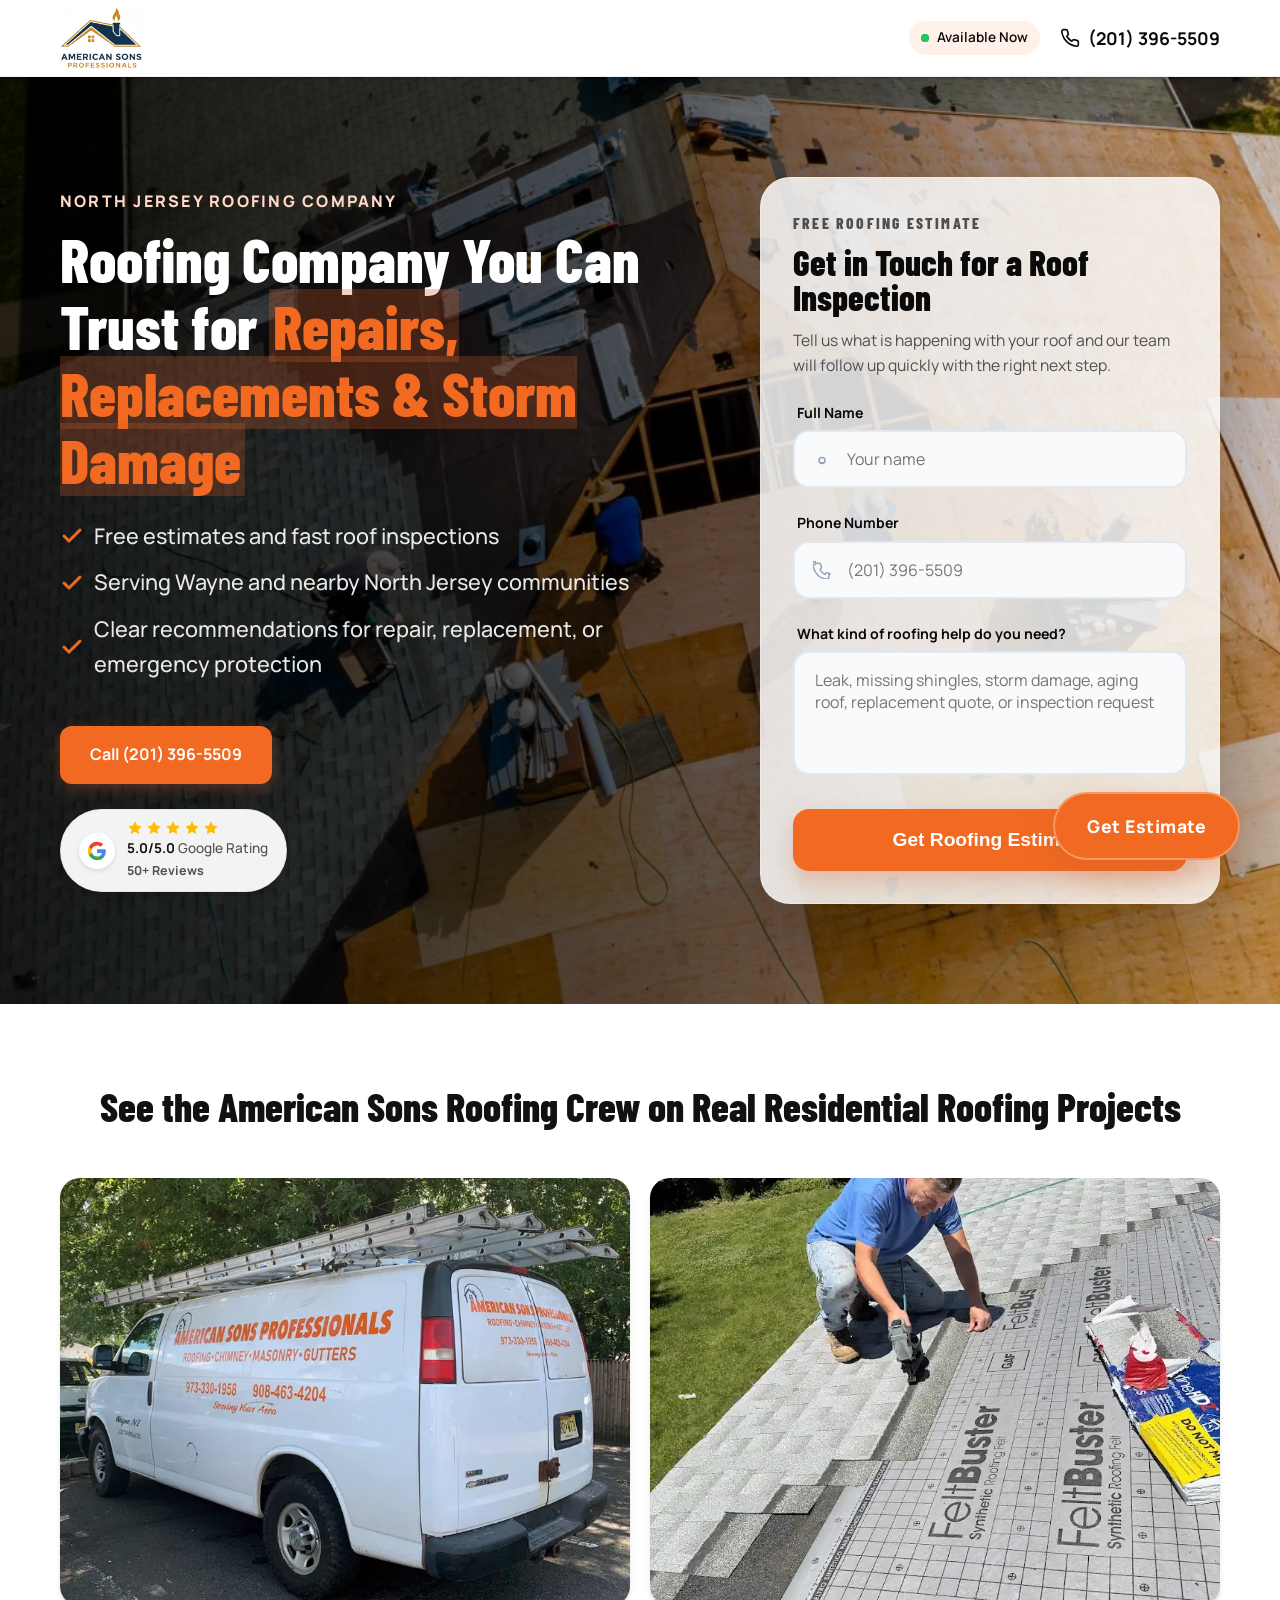
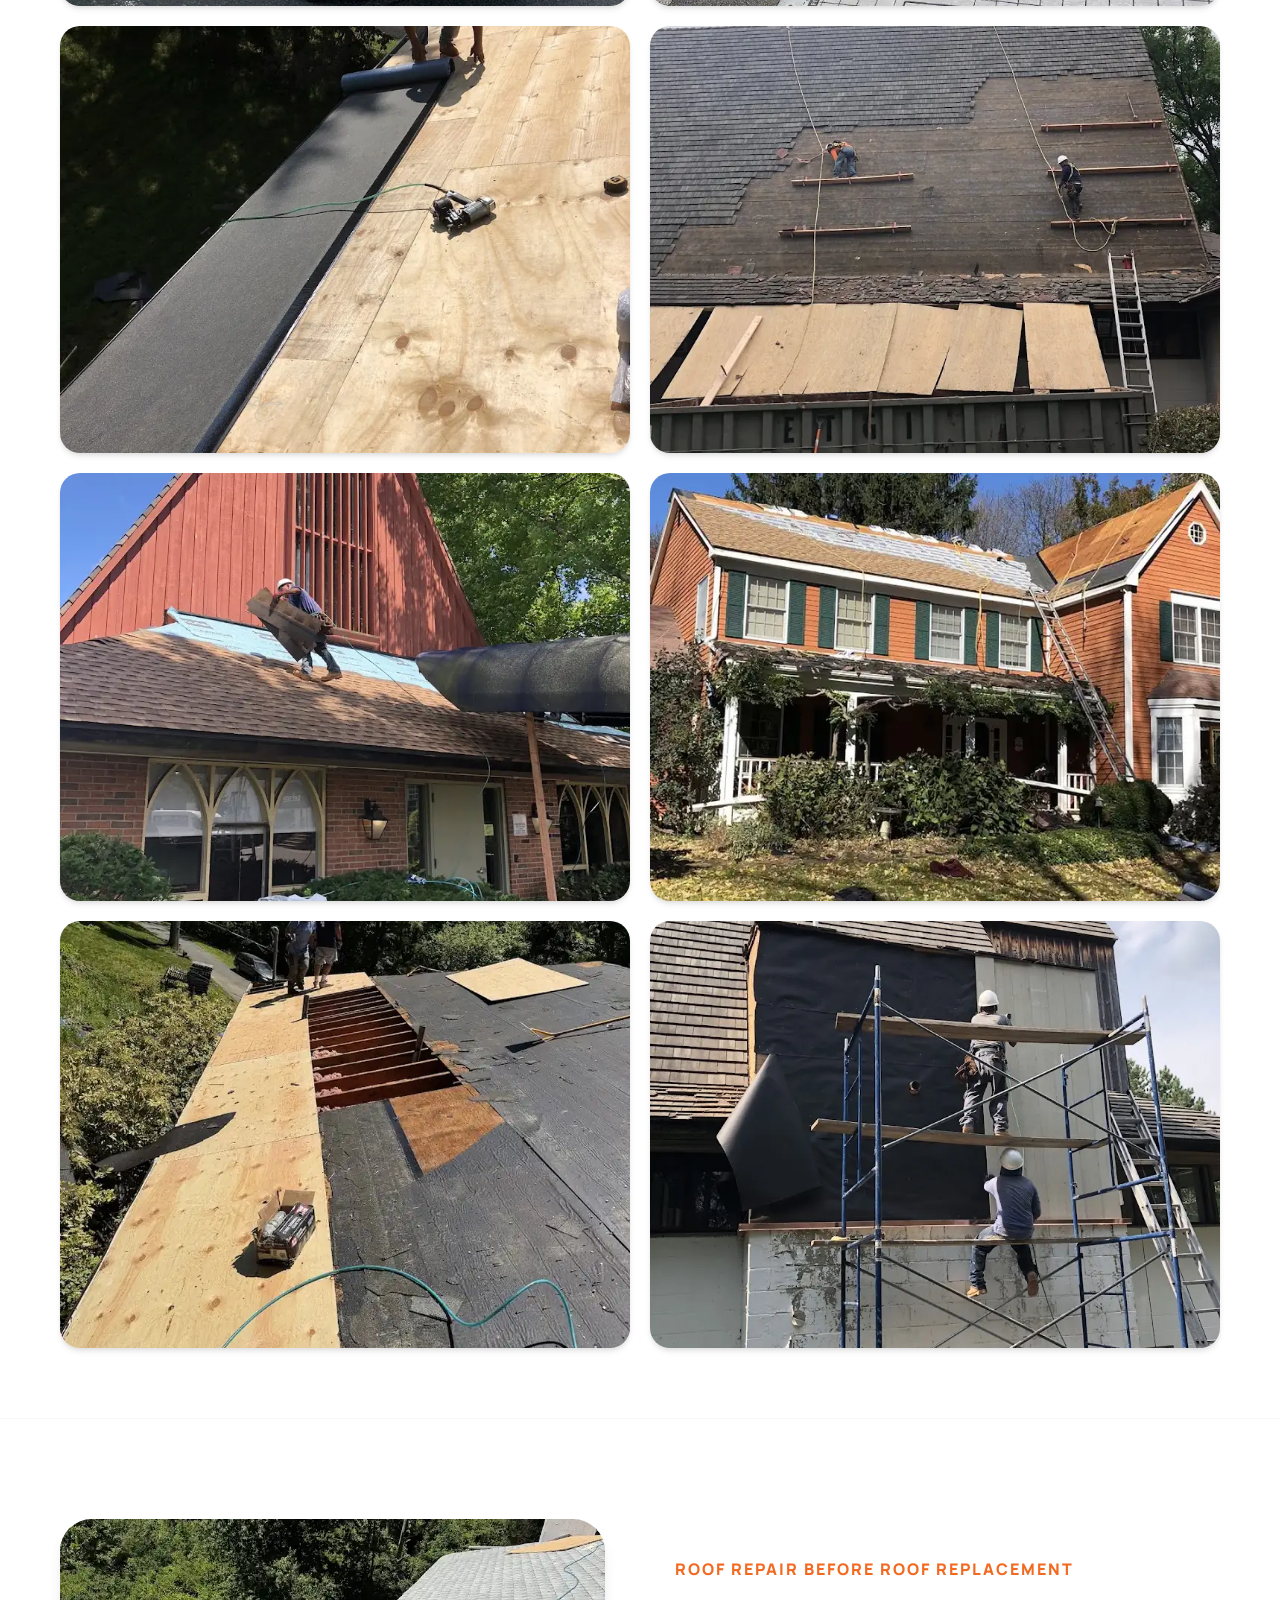
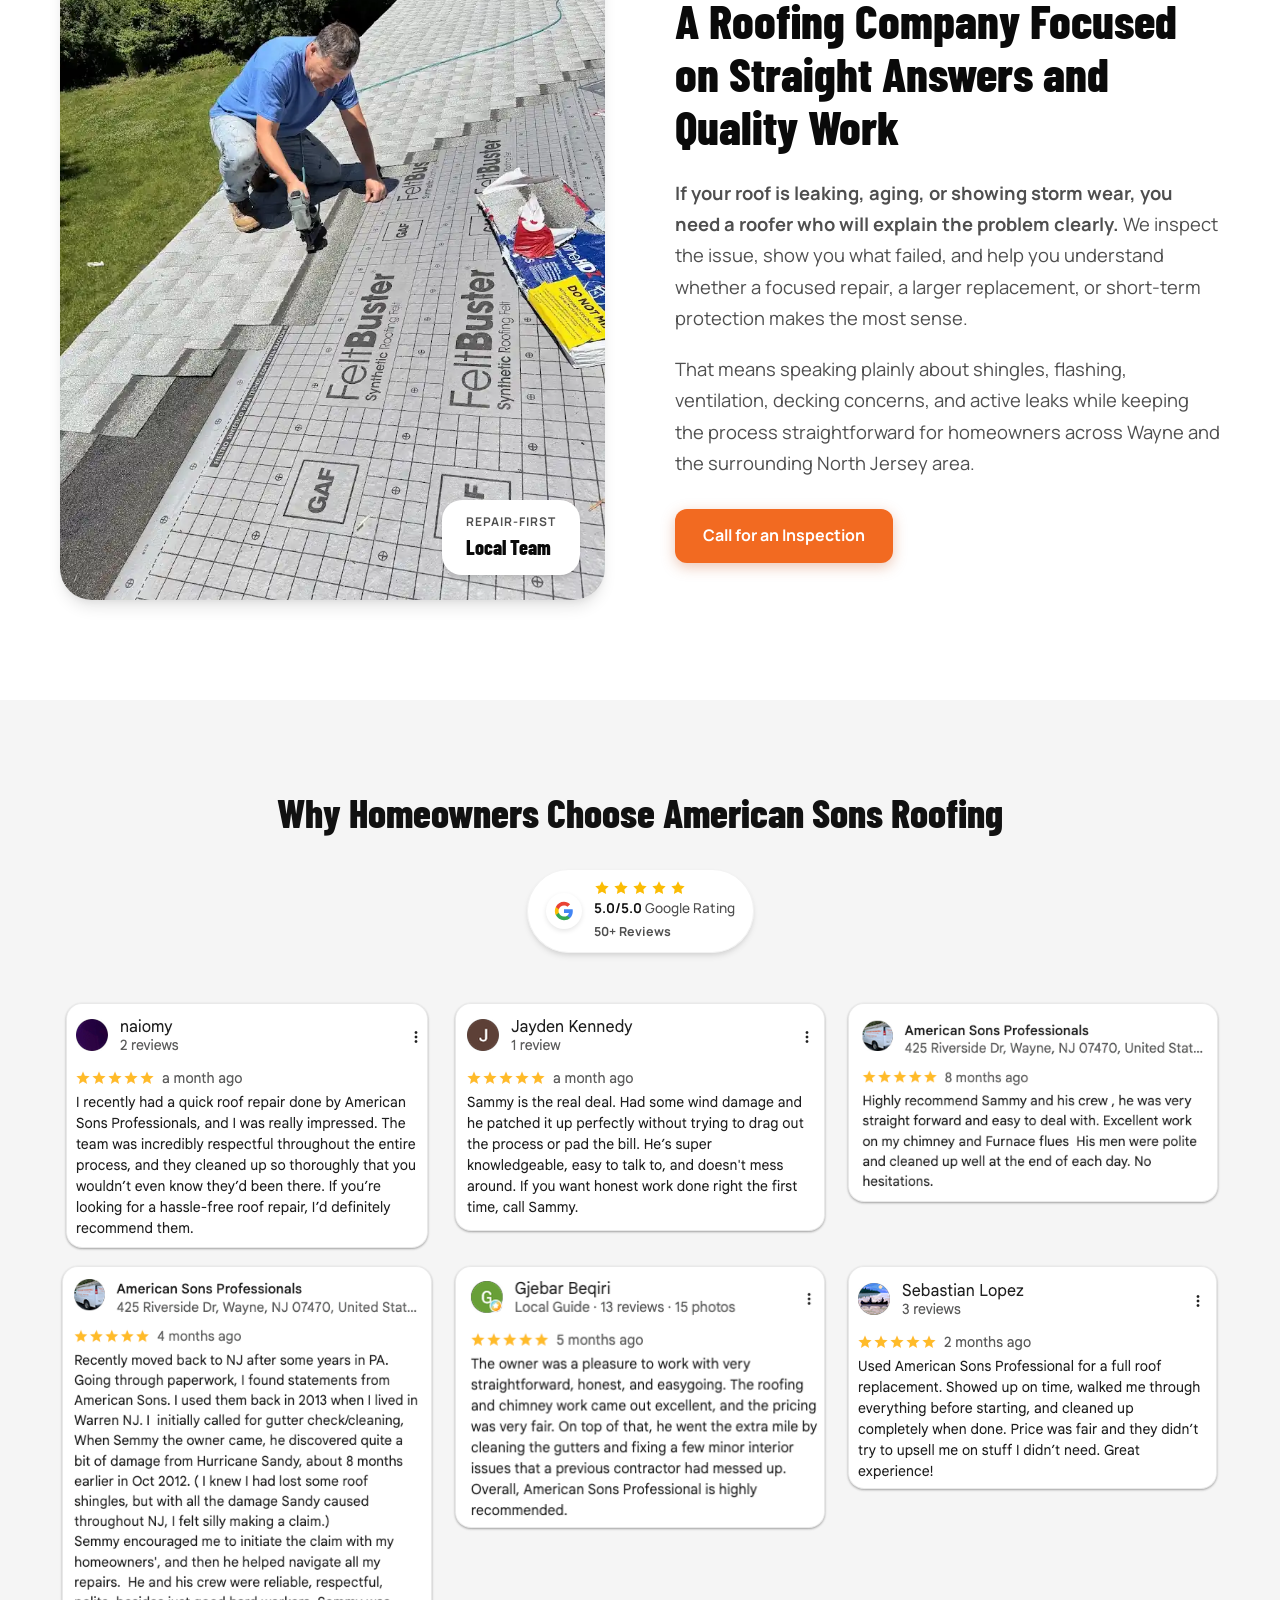
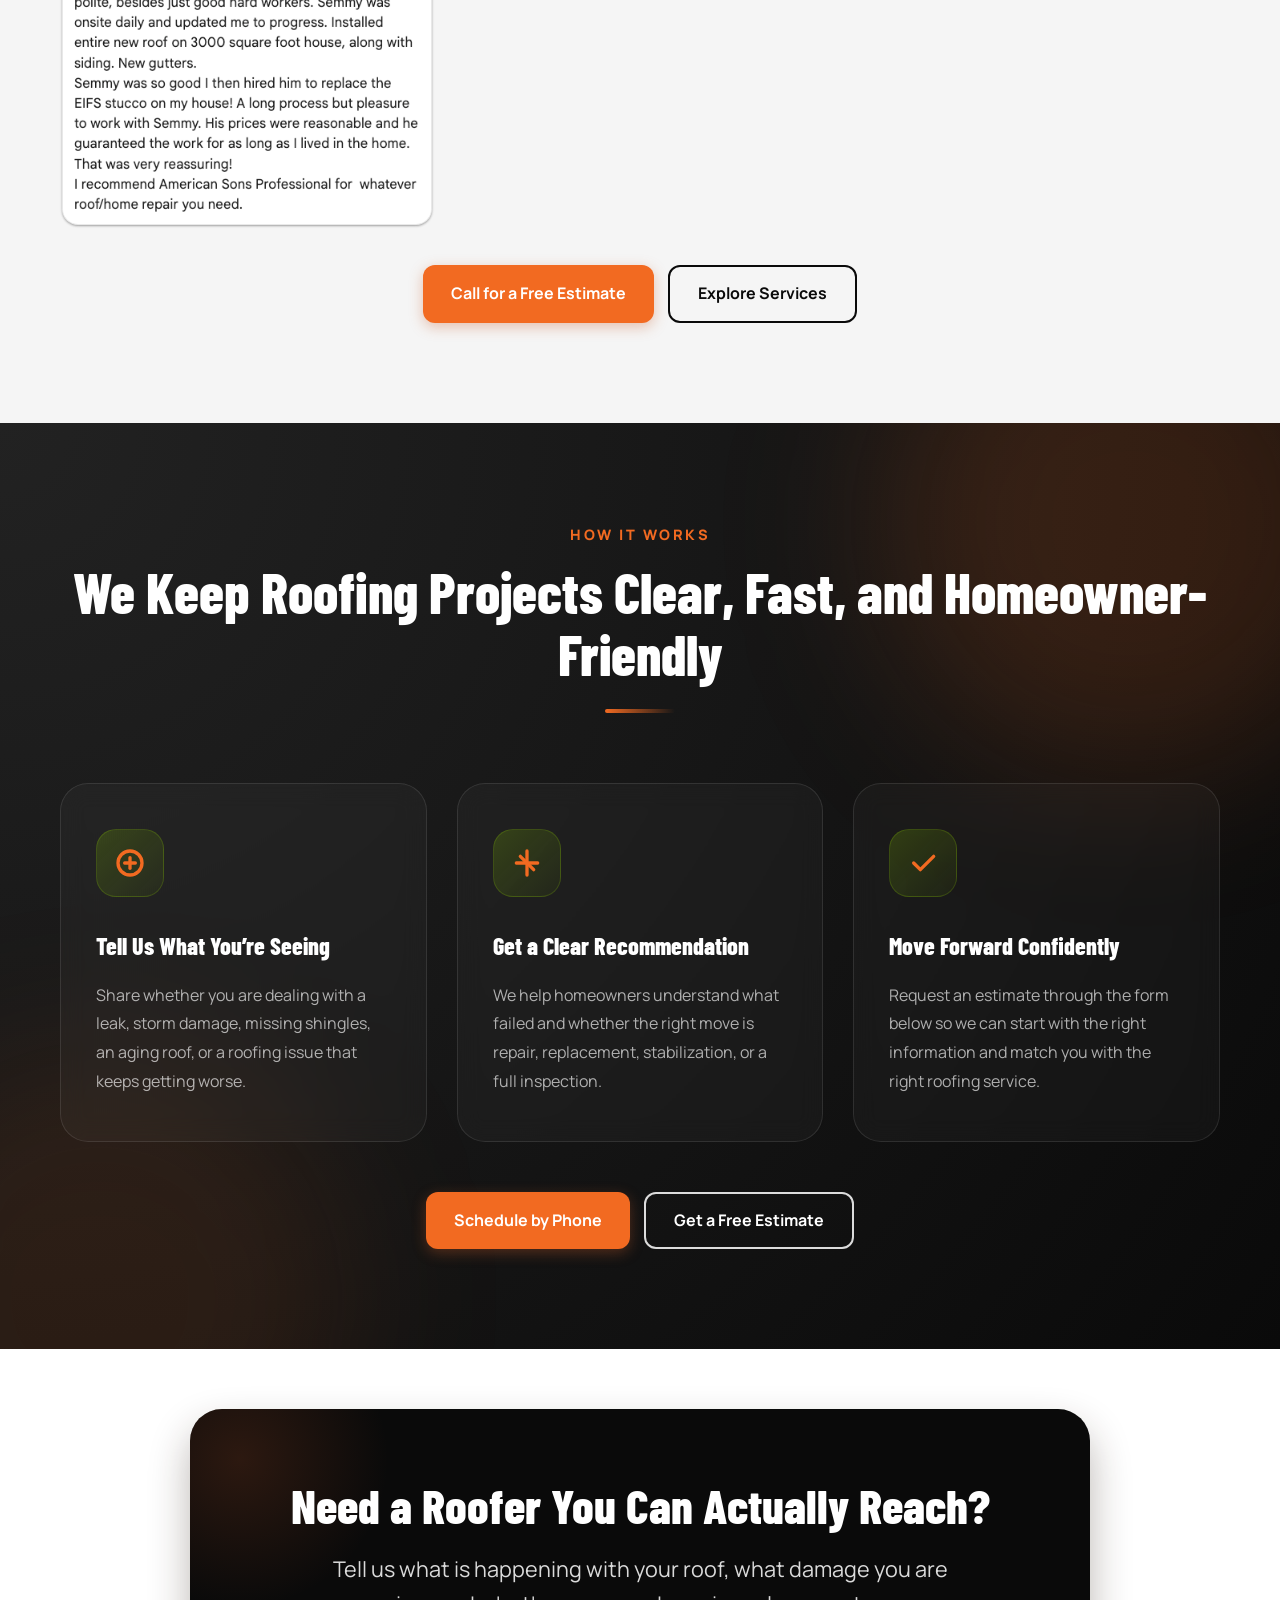
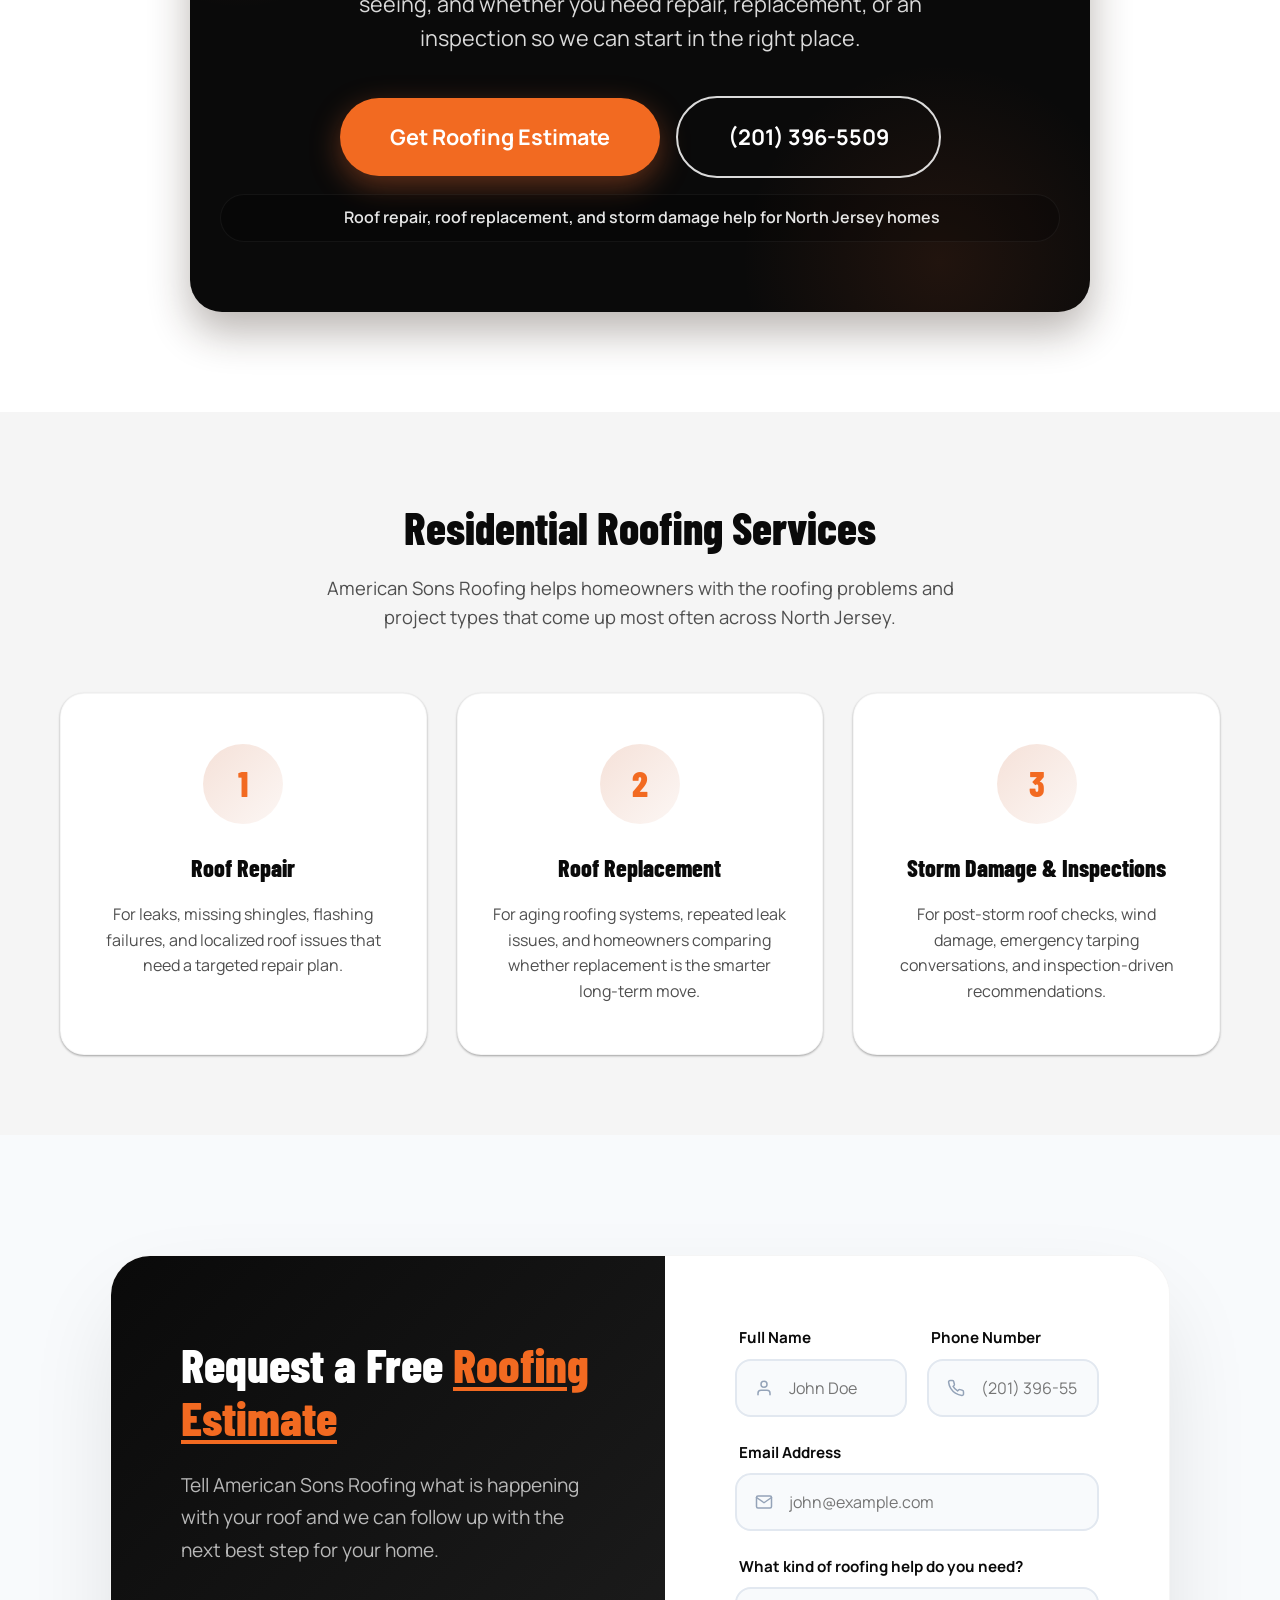
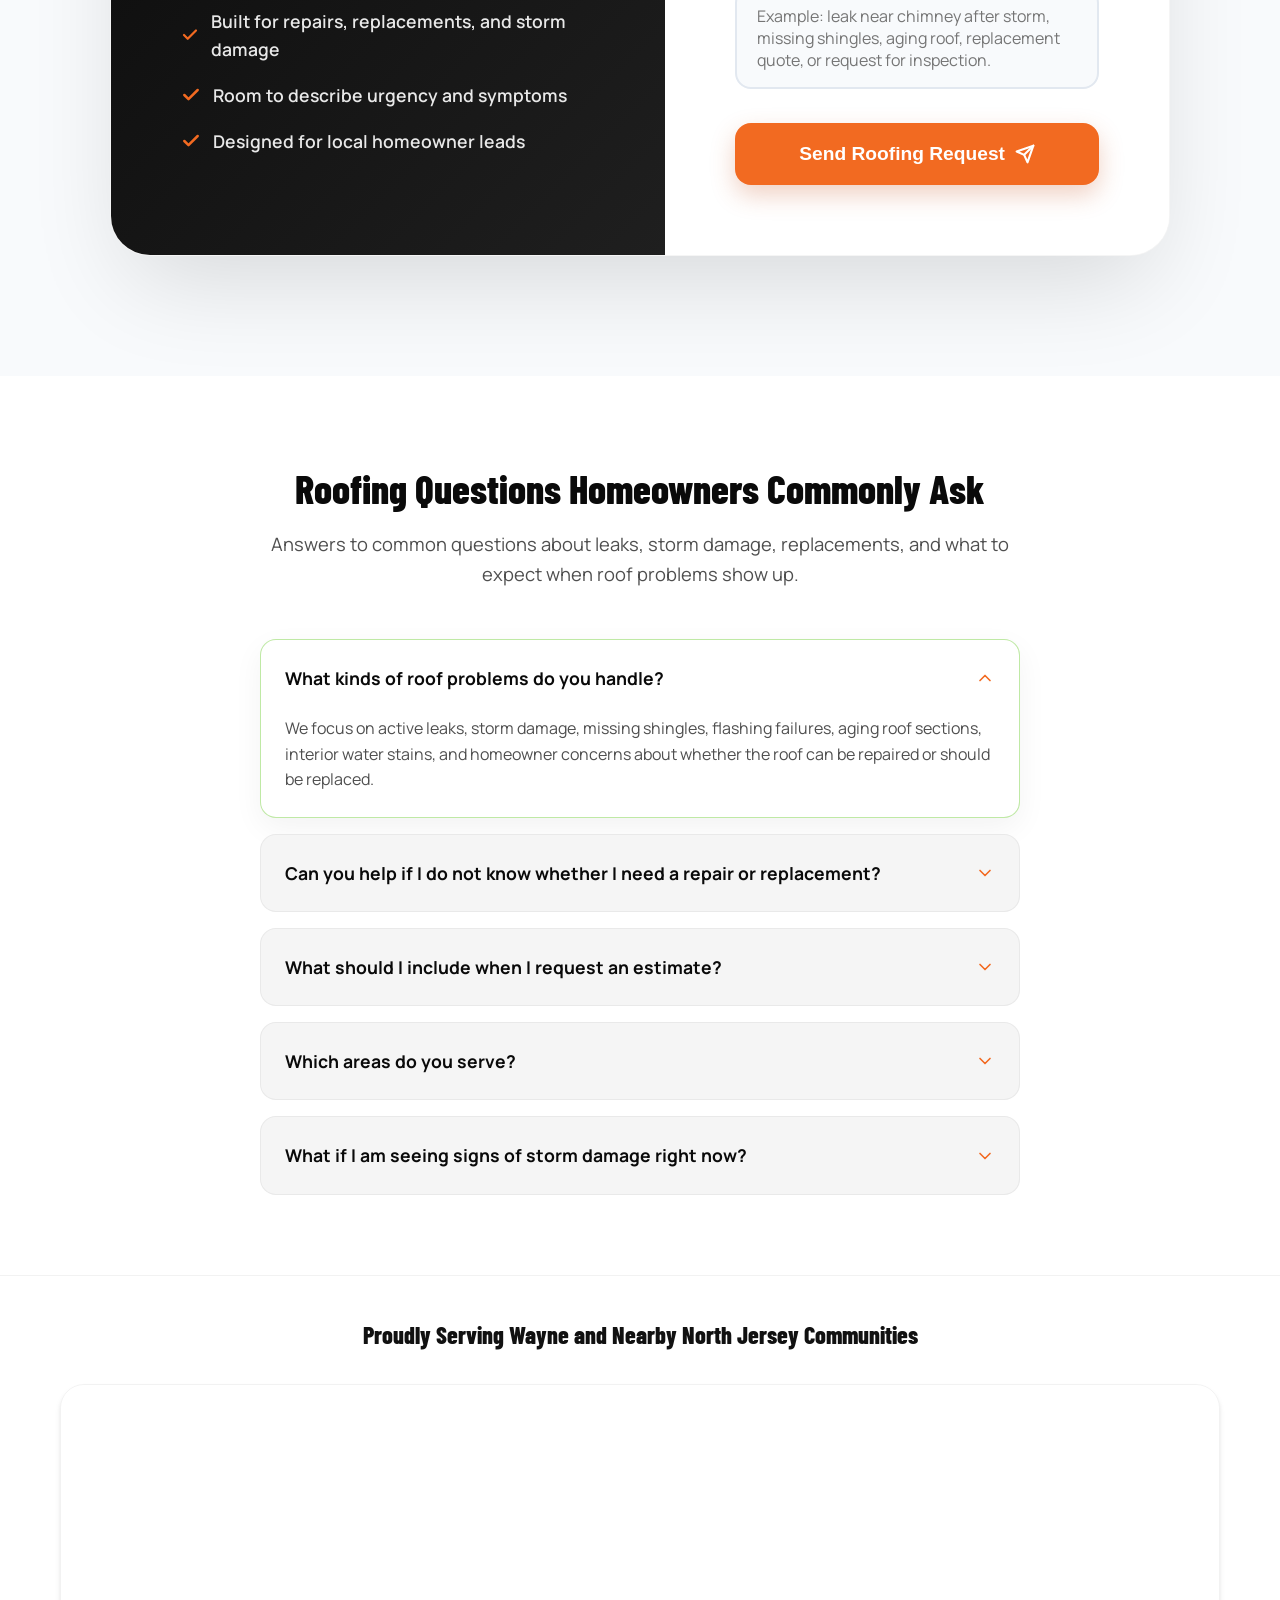
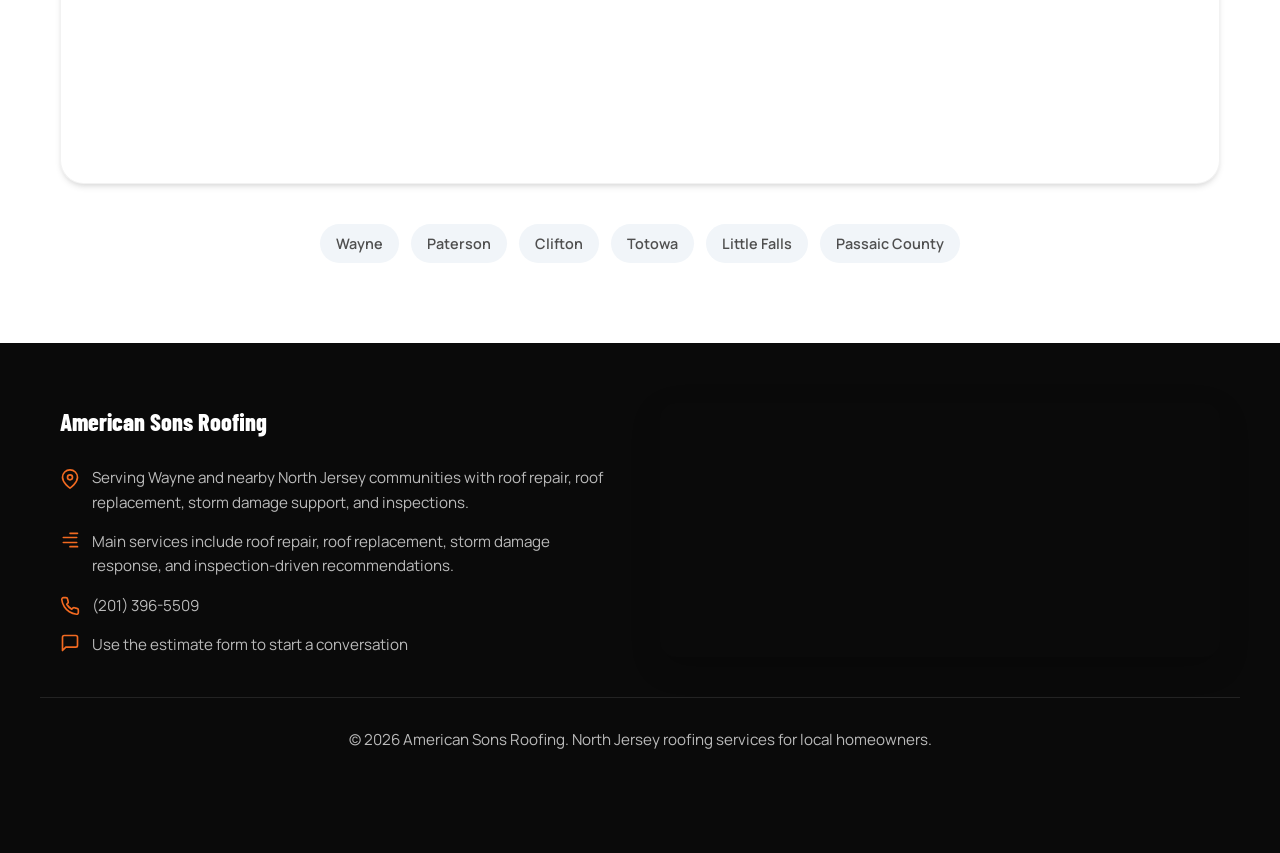
==== commit e743057f: "feat: add North Jersey roofing contractor page" ====
--- a/index.html
+++ b/index.html
@@ -166,7 +166,7 @@
                         </a>
                     </div>
 
-                    <div class="desktop-only" style="margin-top: 16px;">
+                    <div class="hero-availability-widget desktop-only" style="margin-top: 16px;">
                         <div style="display: inline-flex; align-items: center; gap: 10px; background: rgba(255, 255, 255, 0.96); padding: 10px 20px; border-radius: 50px; box-shadow: var(--shadow-sm); border: 1px solid rgba(0,0,0,0.05);">
                             <span class="pulse-dot" style="width: 10px; height: 10px;"></span>
                             <span style="font-size: 0.95rem; font-weight: 700; color: var(--text-main);">Same-day roof evaluations and free estimates for North Jersey homeowners</span>
@@ -177,7 +177,7 @@
                     <div class="hero-form-shell">
                         <div class="hero-form-top">
                             <p class="hero-form-eyebrow">Free Roofing Estimate</p>
-                            <h2>Request Your Roofing Quote</h2>
+                            <h2>Get in Touch for a Roof Inspection</h2>
                             <p>Tell us what is happening with your roof and our team will follow up quickly with the right next step.</p>
                         </div>
                         <form data-lead-form data-netlify="true" name="roofing-homepage-quote" class="premium-form hero-form">
--- a/style.css
+++ b/style.css
@@ -324,6 +324,25 @@
     padding: 32px;
     box-shadow: 0 32px 80px rgba(0, 0, 0, 0.24);
     border: 1px solid rgba(255, 255, 255, 0.28);
+}
+
+@media (min-width: 769px) {
+    .roofing-landing-page .form-tag,
+    .roofing-landing-page .hero-availability-widget,
+    .roofing-landing-page .hero-actions-container .btn-cta-main.desktop-only {
+        display: none !important;
+    }
+
+    .roofing-landing-page .hero-actions-container .btn-cta-text.desktop-only {
+        background-color: var(--accent);
+        border-color: var(--accent);
+        color: var(--white);
+        box-shadow: 0 4px 14px 0 rgba(201, 91, 43, 0.35);
+    }
+
+    .roofing-landing-page .hero-form-shell {
+        background: rgba(255, 255, 255, 0.83);
+    }
 }
 
 .hero-form-top {
@@ -1106,7 +1125,7 @@
 
     .roofing-landing-page .eyebrow {
         text-align: center;
-        font-size: 0.9rem;
+        font-size: 0.78rem;
     }
 
     .hero-subtext,
